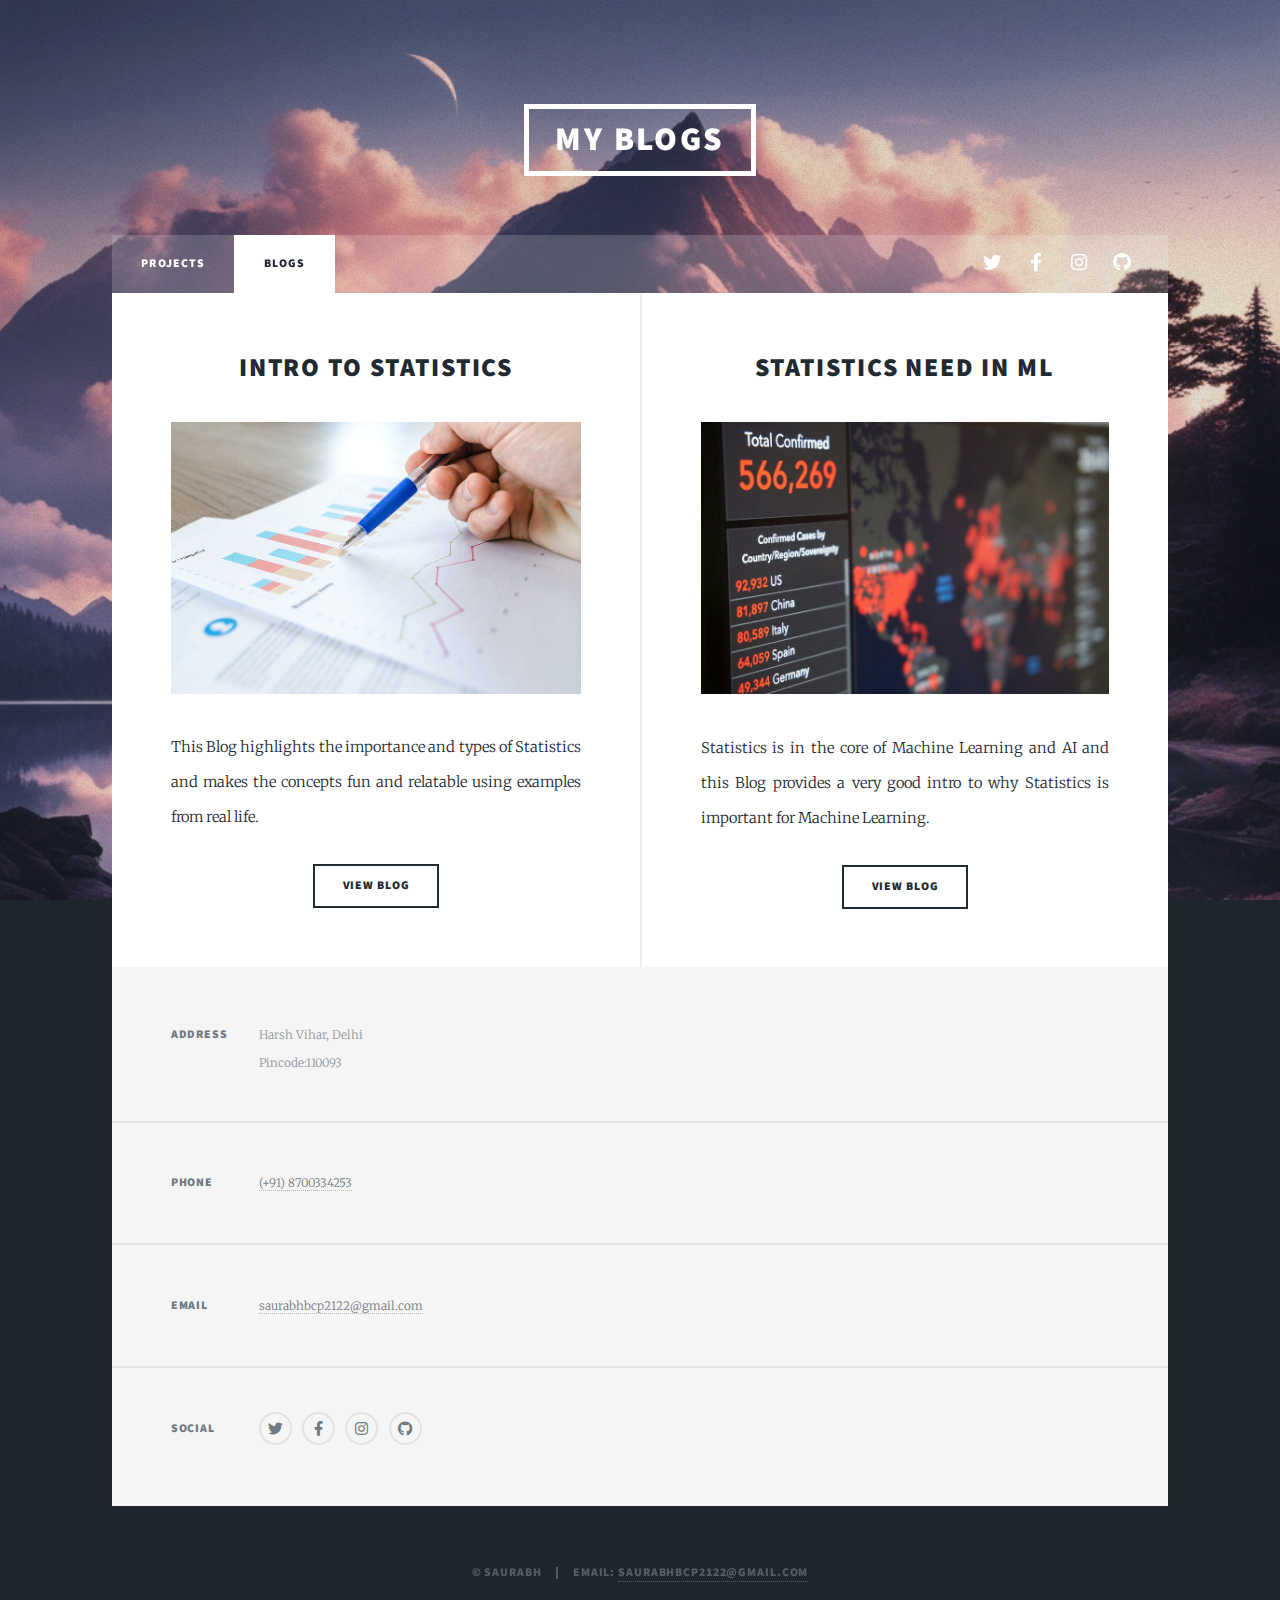
==== generic.html @ d6aaba86 "Second commit" ====
<!-- <!DOCTYPE HTML> -->
<!--
	Massively by HTML5 UP
	html5up.net | @ajlkn
	Free for personal and commercial use under the CCA 3.0 license (html5up.net/license)
-->
<!-- <html>
	<head>
		<title>Generic Page - Massively by HTML5 UP</title>
		<meta charset="utf-8" />
		<meta name="viewport" content="width=device-width, initial-scale=1, user-scalable=no" />
		<link rel="stylesheet" href="assets/css/main.css" />
		<noscript><link rel="stylesheet" href="assets/css/noscript.css" /></noscript>
	</head>
	<body class="is-preload">
		Wrapper
			<div id="wrapper"> -->

				<!-- Header -->
					<!-- <header id="header">
						<a href="index.html" class="logo">Massively</a>
					</header> -->

				<!-- Nav -->
					<!-- <nav id="nav">
						<ul class="links">
							<li><a href="index.html">Projects</a></li>
							<li class="active"><a href="generic.html">Blogs</a></li>
							<li><a href="elements.html">Resume</a></li>
						</ul>
						<ul class="icons">
							<li><a href="#" class="icon brands fa-twitter"><span class="label">Twitter</span></a></li>
							<li><a href="#" class="icon brands fa-facebook-f"><span class="label">Facebook</span></a></li>
							<li><a href="#" class="icon brands fa-instagram"><span class="label">Instagram</span></a></li>
							<li><a href="#" class="icon brands fa-github"><span class="label">GitHub</span></a></li>
						</ul>
					</nav> -->

				<!-- Main -->
					<!-- <div id="main"> -->

						<!-- Post -->
							<!-- <section class="post">
								<header class="major">
									<h1>This is a<br />
									Generic Page</h1>
									<p>Aenean ornare velit lacus varius enim ullamcorper proin aliquam<br />
									facilisis ante sed etiam magna interdum congue. Lorem ipsum dolor<br />
									amet nullam sed etiam veroeros.</p>
								</header>
								<div class="image main"><img src="images/pic01.jpg" alt="" /></div>
								<p>Donec eget ex magna. Interdum et malesuada fames ac ante ipsum primis in faucibus. Pellentesque venenatis dolor imperdiet dolor mattis sagittis. Praesent rutrum sem diam, vitae egestas enim auctor sit amet. Pellentesque leo mauris, consectetur id ipsum sit amet, fergiat. Pellentesque in mi eu massa lacinia malesuada et a elit. Donec urna ex, lacinia in purus ac, pretium pulvinar mauris. Nunc lorem mauris, fringilla in aliquam at, euismod in lectus. Pellentesque habitant morbi tristique senectus et netus et malesuada fames ac turpis egestas. Curabitur sapien risus, commodo eget turpis at, elementum convallis enim turpis, lorem ipsum dolor sit amet nullam.</p>
								<p>Lorem ipsum dolor sit amet, consectetur adipiscing elit. Duis dapibus rutrum facilisis. Class aptent taciti sociosqu ad litora torquent per conubia nostra, per inceptos himenaeos. Etiam tristique libero eu nibh porttitor fermentum. Nullam venenatis erat id vehicula viverra. Nunc ultrices eros ut ultricies condimentum. Mauris risus lacus, blandit sit amet venenatis non, bibendum vitae dolor. Nunc lorem mauris, fringilla in aliquam at, euismod in lectus. Pellentesque habitant morbi tristique senectus et netus et malesuada fames ac turpis egestas. In non lorem sit amet elit placerat maximus. Pellentesque aliquam maximus risus. Donec eget ex magna. Interdum et malesuada fames ac ante ipsum primis in faucibus. Pellentesque venenatis dolor imperdiet dolor mattis sagittis. Praesent rutrum sem diam, vitae egestas enim auctor sit amet. Pellentesque leo mauris, consectetur id ipsum.</p>
							</section>

					</div>  -->

					

					

				<!-- Footer -->
					<!-- <footer id="footer">
						<section>
							<form method="post" action="#">
								<div class="fields">
									<div class="field">
										<label for="name">Name</label>
										<input type="text" name="name" id="name" />
									</div>
									<div class="field">
										<label for="email">Email</label>
										<input type="text" name="email" id="email" />
									</div>
									<div class="field">
										<label for="message">Message</label>
										<textarea name="message" id="message" rows="3"></textarea>
									</div>
								</div>
								<ul class="actions">
									<li><input type="submit" value="Send Message" /></li>
								</ul>
							</form>
						</section>
						<section class="split contact">
							<section class="alt">
								<h3>Address</h3>
								<p>1234 Somewhere Road #87257<br />
								Nashville, TN 00000-0000</p>
							</section>
							<section>
								<h3>Phone</h3>
								<p><a href="#">(000) 000-0000</a></p>
							</section>
							<section>
								<h3>Email</h3>
								<p><a href="#">info@untitled.tld</a></p>
							</section>
							<section>
								<h3>Social</h3>
								<ul class="icons alt">
									<li><a href="#" class="icon brands alt fa-twitter"><span class="label">Twitter</span></a></li>
									<li><a href="#" class="icon brands alt fa-facebook-f"><span class="label">Facebook</span></a></li>
									<li><a href="#" class="icon brands alt fa-instagram"><span class="label">Instagram</span></a></li>
									<li><a href="#" class="icon brands alt fa-github"><span class="label">GitHub</span></a></li>
								</ul>
							</section>
						</section>
					</footer>  -->

				<!-- Copyright -->
					<!-- <div id="copyright">
						<ul><li>&copy; Untitled</li><li>Design: <a href="https://html5up.net">HTML5 UP</a></li></ul>
					</div>

			</div> -->

		<!-- Scripts -->
			<!-- <script src="assets/js/jquery.min.js"></script>
			<script src="assets/js/jquery.scrollex.min.js"></script>
			<script src="assets/js/jquery.scrolly.min.js"></script>
			<script src="assets/js/browser.min.js"></script>
			<script src="assets/js/breakpoints.min.js"></script>
			<script src="assets/js/util.js"></script>
			<script src="assets/js/main.js"></script>

	</body>


</html> -->

<!DOCTYPE HTML>
<!--
	Massively by HTML5 UP
	html5up.net | @ajlkn
	Free for personal and commercial use under the CCA 3.0 license (html5up.net/license)
-->
<html>
	<head>
		<title>Saurabh's Blogs</title>
		<meta charset="utf-8" />
		<meta name="viewport" content="width=device-width, initial-scale=1, user-scalable=no" />
		<link rel="stylesheet" href="assets/css/main.css" />
		<noscript><link rel="stylesheet" href="assets/css/noscript.css" /></noscript>
	</head>
	<body class="is-preload">

		<!-- Wrapper -->
			<div id="wrapper" class="fade-in">

				<!-- Intro -->
					<!-- <div id="intro">
						<h1>Saurabh's Portfolio</h1>
						<p>Data Analyst | Blogger<br><a href="https://twitter.com/ajlkn"> @Saurabh</a></p>
						<ul class="actions">
							<li><a href="#header" class="button icon solid solo fa-arrow-down scrolly">Continue</a></li>
						</ul>
					</div> -->

				<!-- Header -->
					<header id="header">
						<a href="https://medium.com/@saurabhbcp2122" class="logo">My Blogs</a>
					</header>

				<!-- Nav -->
					<nav id="nav">
						<ul class="links">
							<li ><a href="index.html">Projects</a></li>
							<li class="active"><a href="generic.html">Blogs</a></li>
							<!-- <li><a href="elements.html">Resume</a></li> -->
						</ul>
						<ul class="icons">
							<li><a href="#" class="icon brands fa-twitter"><span class="label">Twitter</span></a></li>
							<li><a href="#" class="icon brands fa-facebook-f"><span class="label">Facebook</span></a></li>
							<li><a href="#" class="icon brands fa-instagram"><span class="label">Instagram</span></a></li>
							<li><a href="#" class="icon brands fa-github"><span class="label">GitHub</span></a></li>
						</ul>
					</nav>

				<!-- Main -->
					<div id="main">

						<!-- Featured Post -->
							<!-- <article class="post featured">
								<header class="major">
									<h2><a href="#">Movie Recommender System</a></h2>
									<p>In this project, I have used NLP to predict the same type of movies for any person according to the person's taste.</p>
								</header>
								<a href="#" class="image main"><img src="images/pic01.jpg" alt="" /></a>
								<ul class="actions special">
									<li><a href="#" class="button large">View project</a></li>
								</ul>
							</article> -->

						<!-- Posts -->
							<section class="posts">
								<article>
									<header>
										<h2><a href="https://medium.com/@saurabhbcp2122/introduction-to-statistics-a8cb41ad9aa0">Intro to Statistics</a></h2>
									</header>
									<a href="https://medium.com/@saurabhbcp2122/introduction-to-statistics-a8cb41ad9aa0" class="image fit"><img src="images/stat_int.jpg" alt="" /></a>
									<p>This Blog highlights the importance and types of Statistics and makes the concepts fun and relatable using examples from real life.</p>
									<ul class="actions special">
										<li><a href="https://medium.com/@saurabhbcp2122/introduction-to-statistics-a8cb41ad9aa0" class="button">View Blog</a></li>
									</ul>
								</article>
								<article>
									<header>
										<h2><a href="https://medium.com/@saurabhbcp2122/unleashing-the-power-of-statistics-in-machine-learning-a-journey-into-data-insight-4217200a6a26">Statistics Need in ML</a></h2>
									</header>
									<a href="https://medium.com/@saurabhbcp2122/unleashing-the-power-of-statistics-in-machine-learning-a-journey-into-data-insight-4217200a6a26" class="image fit"><img src="images/stat_ml.jpg" alt="" /></a>
									<p>Statistics is in the core of Machine Learning and AI and this Blog provides a very good intro to why Statistics is important for Machine Learning.</p>
									<ul class="actions special">
										<li><a href="https://medium.com/@saurabhbcp2122/unleashing-the-power-of-statistics-in-machine-learning-a-journey-into-data-insight-4217200a6a26" class="button">View Blog</a></li>
									</ul>
								</article>
								<!-- <article>
									<header>
										<h2><a href="#">Olympics Data Analysis</a></h2>
									</header>
									<a href="#" class="image fit"><img src="images/pic04.jpg" alt="" /></a>
									<p>Donec eget ex magna. Interdum et malesuada fames ac ante ipsum primis in faucibus. Pellentesque venenatis dolor imperdiet dolor mattis sagittis magna etiam.</p>
									<ul class="actions special">
										<li><a href="#" class="button">View project</a></li>
									</ul>
								</article>
								<article>
									<header>
										<span class="date">April 14, 2017</span>
										<h2><a href="#">Tempus sed<br />
										nulla imperdiet</a></h2>
									</header>
									<a href="#" class="image fit"><img src="images/pic05.jpg" alt="" /></a>
									<p>Donec eget ex magna. Interdum et malesuada fames ac ante ipsum primis in faucibus. Pellentesque venenatis dolor imperdiet dolor mattis sagittis magna etiam.</p>
									<ul class="actions special">
										<li><a href="#" class="button">Full Story</a></li>
									</ul>
								</article>
								<article>
									<header>
										<span class="date">April 11, 2017</span>
										<h2><a href="#">Odio magna<br />
										sed consectetur</a></h2>
									</header>
									<a href="#" class="image fit"><img src="images/pic06.jpg" alt="" /></a>
									<p>Donec eget ex magna. Interdum et malesuada fames ac ante ipsum primis in faucibus. Pellentesque venenatis dolor imperdiet dolor mattis sagittis magna etiam.</p>
									<ul class="actions special">
										<li><a href="#" class="button">Full Story</a></li>
									</ul>
								</article>
								<article>
									<header>
										<span class="date">April 7, 2017</span>
										<h2><a href="#">Augue lorem<br />
										primis vestibulum</a></h2>
									</header>
									<a href="#" class="image fit"><img src="images/pic07.jpg" alt="" /></a>
									<p>Donec eget ex magna. Interdum et malesuada fames ac ante ipsum primis in faucibus. Pellentesque venenatis dolor imperdiet dolor mattis sagittis magna etiam.</p>
									<ul class="actions special">
										<li><a href="#" class="button">Full Story</a></li>
									</ul>
								</article> -->
							</section>

						<!-- Footer -->
							<!-- <footer>
								<div class="pagination"> -->
									<!--<a href="#" class="previous">Prev</a>-->
									<!-- <a href="#" class="page active">1</a>
									<a href="#" class="page">2</a>
									<a href="#" class="page">3</a>
									<span class="extra">&hellip;</span>
									<a href="#" class="page">8</a>
									<a href="#" class="page">9</a>
									<a href="#" class="page">10</a>
									<a href="#" class="next">Next</a>
								</div>
							</footer> -->

					</div>

				<!-- Footer -->
					<footer id="footer">
						<!-- <section>
							<form method="post" action="#">
								<div class="fields">
									<div class="field">
										<label for="name">Name</label>
										<input type="text" name="name" id="name" />
									</div>
									<div class="field">
										<label for="email">Email</label>
										<input type="text" name="email" id="email" />
									</div>
									<div class="field">
										<label for="message">Message</label>
										<textarea name="message" id="message" rows="3"></textarea>
									</div>
								</div>
								<ul class="actions">
									<li><input type="submit" value="Send Message" /></li>
								</ul>
							</form>
						</section> -->
						<section class="split contact">
							<section class="alt">
								<h3>Address</h3>
								<p>Harsh Vihar, Delhi<br />
								Pincode:110093</p>
							</section>
							<section>
								<h3>Phone</h3>
								<p><a href="#">(+91) 8700334253</a></p>
							</section>
							<section>
								<h3>Email</h3>
								<p><a href="#">saurabhbcp2122@gmail.com</a></p>
							</section>
							<section>
								<h3>Social</h3>
								<ul class="icons alt">
									<li><a href="#" class="icon brands alt fa-twitter"><span class="label">Twitter</span></a></li>
									<li><a href="#" class="icon brands alt fa-facebook-f"><span class="label">Facebook</span></a></li>
									<li><a href="#" class="icon brands alt fa-instagram"><span class="label">Instagram</span></a></li>
									<li><a href="#" class="icon brands alt fa-github"><span class="label">GitHub</span></a></li>
								</ul>
							</section>
						</section>
					</footer>

				<!-- Copyright -->
					<div id="copyright">
						<ul><li>&copy; Saurabh</li><li>Email: <a href="https://html5up.net">saurabhbcp2122@gmail.com</a></li></ul>
					</div>

			</div>

		<!-- Scripts -->
			<script src="assets/js/jquery.min.js"></script>
			<script src="assets/js/jquery.scrollex.min.js"></script>
			<script src="assets/js/jquery.scrolly.min.js"></script>
			<script src="assets/js/browser.min.js"></script>
			<script src="assets/js/breakpoints.min.js"></script>
			<script src="assets/js/util.js"></script>
			<script src="assets/js/main.js"></script>

	</body>
</html>
---- assets/css/main.css ----
@import url(fontawesome-all.min.css);
@import url("https://fonts.googleapis.com/css?family=Merriweather:300,700,300italic,700italic|Source+Sans+Pro:900");

/*
	Massively by HTML5 UP
	html5up.net | @ajlkn
	Free for personal and commercial use under the CCA 3.0 license (html5up.net/license)
*/

html, body, div, span, applet, object,
iframe, h1, h2, h3, h4, h5, h6, p, blockquote,
pre, a, abbr, acronym, address, big, cite,
code, del, dfn, em, img, ins, kbd, q, s, samp,
small, strike, strong, sub, sup, tt, var, b,
u, i, center, dl, dt, dd, ol, ul, li, fieldset,
form, label, legend, table, caption, tbody,
tfoot, thead, tr, th, td, article, aside,
canvas, details, embed, figure, figcaption,
footer, header, hgroup, menu, nav, output, ruby,
section, summary, time, mark, audio, video {
	margin: 0;
	padding: 0;
	border: 0;
	font-size: 100%;
	font: inherit;
	vertical-align: baseline;}

article, aside, details, figcaption, figure,
footer, header, hgroup, menu, nav, section {
	display: block;}

body {
	line-height: 1;
}

ol, ul {
	list-style: none;
}

blockquote, q {
	quotes: none;
}

	blockquote:before, blockquote:after, q:before, q:after {
		content: '';
		content: none;
	}

table {
	border-collapse: collapse;
	border-spacing: 0;
}

body {
	-webkit-text-size-adjust: none;
}

mark {
	background-color: transparent;
	color: inherit;
}

input::-moz-focus-inner {
	border: 0;
	padding: 0;
}

input, select, textarea {
	-moz-appearance: none;
	-webkit-appearance: none;
	-ms-appearance: none;
	appearance: none;
}

/* Basic */

	@-ms-viewport {
		width: device-width;
	}

	body {
		-ms-overflow-style: scrollbar;
	}

	@media screen and (max-width: 480px) {

		html, body {
			min-width: 320px;
		}

	}

	html {
		box-sizing: border-box;
	}

	*, *:before, *:after {
		box-sizing: inherit;
	}

	body {
		background-color: #1e252d;
	}

		body.is-preload *, body.is-preload *:before, body.is-preload *:after {
			-moz-animation: none !important;
			-webkit-animation: none !important;
			-ms-animation: none !important;
			animation: none !important;
			-moz-transition: none !important;
			-webkit-transition: none !important;
			-ms-transition: none !important;
			transition: none !important;
		}

/* Type */

	html {
		font-size: 16pt;
	}

		@media screen and (max-width: 1680px) {

			html {
				font-size: 12pt;
			}

		}

		@media screen and (max-width: 1280px) {

			html {
				font-size: 11pt;
			}

		}

		@media screen and (max-width: 360px) {

			html {
				font-size: 10pt;
			}

		}

	body {
		color: #212931;
	}

	body, input, select, textarea {
		font-family: "Merriweather", Georgia, serif;
		font-weight: 300;
		font-size: 1rem;
		line-height: 2.375;
	}

	a {
		-moz-transition: color 0.2s ease-in-out, background-color 0.2s ease-in-out, border-color 0.2s ease-in-out, box-shadow 0.2s ease-in-out;
		-webkit-transition: color 0.2s ease-in-out, background-color 0.2s ease-in-out, border-color 0.2s ease-in-out, box-shadow 0.2s ease-in-out;
		-ms-transition: color 0.2s ease-in-out, background-color 0.2s ease-in-out, border-color 0.2s ease-in-out, box-shadow 0.2s ease-in-out;
		transition: color 0.2s ease-in-out, background-color 0.2s ease-in-out, border-color 0.2s ease-in-out, box-shadow 0.2s ease-in-out;
		border-bottom: dotted 1px;
		text-decoration: none;
	}

		a:hover {
			border-bottom-color: transparent;
		}

	strong, b {
		font-weight: 600;
	}

	em, i {
		font-style: italic;
	}

	p {
		text-align: justify;
		margin: 0 0 2rem 0;
	}

	h1, h2, h3, h4, h5, h6 {
		font-family: "Source Sans Pro", Helvetica, sans-serif;
		font-weight: 900;
		line-height: 1.5;
		letter-spacing: 0.075em;
		text-transform: uppercase;
		margin: 0 0 1rem 0;
	}

		h1 a, h2 a, h3 a, h4 a, h5 a, h6 a {
			border-bottom: 0;
			color: inherit;
			text-decoration: none;
		}

	h1 {
		font-size: 4rem;
		line-height: 1.1;
		margin: 0 0 2rem 0;
	}

	h2 {
		font-size: 1.75rem;
		line-height: 1.3;
		margin: 0 0 1.5rem 0;
	}

	h3 {
		font-size: 1.25rem;
		margin: 0 0 1.5rem 0;
	}

	h4 {
		font-size: 1rem;
	}

	h5 {
		font-size: 0.9rem;
	}

	h6 {
		font-size: 0.8rem;
	}

	sub {
		font-size: 0.8rem;
		position: relative;
		top: 0.5rem;
	}

	sup {
		font-size: 0.8rem;
		position: relative;
		top: -0.5rem;
	}

	blockquote {
		border-left: solid 4px;
		font-style: italic;
		margin: 0 0 2rem 0;
		padding: 0.5rem 0 0.5rem 2rem;
	}

	code {
		border: solid 2px;
		font-family: "Courier New", monospace;
		font-size: 0.9rem;
		margin: 0 0.25rem;
		padding: 0.25rem 0.65rem;
	}

	pre {
		-webkit-overflow-scrolling: touch;
		font-family: "Courier New", monospace;
		font-size: 0.9rem;
		margin: 0 0 2rem 0;
	}

		pre code {
			display: block;
			line-height: 1.75;
			padding: 1rem 1.5rem;
			overflow-x: auto;
		}

	hr {
		border: 0;
		border-bottom: solid 2px;
		margin: 3rem 0;
	}

		hr.major {
			margin: 5rem 0;
		}

	.align-left {
		text-align: left;
	}

	.align-center {
		text-align: center;
	}

	.align-right {
		text-align: right;
	}

	input, select, textarea {
		color: #212931;
	}

	a {
		color: #212931;
		border-bottom-color: rgba(33, 41, 49, 0.5);
	}

		a:hover {
			border-bottom-color: transparent;
			color: #18bfef !important;
		}

	strong, b {
		color: #212931;
	}

	h1, h2, h3, h4, h5, h6 {
		color: #212931;
	}

	blockquote {
		border-left-color: #eeeeee;
	}

	code {
		background: rgba(220, 220, 220, 0.25);
		border-color: #eeeeee;
	}

	hr {
		border-bottom-color: #eeeeee;
	}

/* Row */

	.row {
		display: flex;
		flex-wrap: wrap;
		box-sizing: border-box;
		align-items: stretch;
	}

		.row > * {
			box-sizing: border-box;
		}

		.row.gtr-uniform > * > :last-child {
			margin-bottom: 0;
		}

		.row.aln-left {
			justify-content: flex-start;
		}

		.row.aln-center {
			justify-content: center;
		}

		.row.aln-right {
			justify-content: flex-end;
		}

		.row.aln-top {
			align-items: flex-start;
		}

		.row.aln-middle {
			align-items: center;
		}

		.row.aln-bottom {
			align-items: flex-end;
		}

		.row > .imp {
			order: -1;
		}

		.row > .col-1 {
			width: 8.33333%;
		}

		.row > .off-1 {
			margin-left: 8.33333%;
		}

		.row > .col-2 {
			width: 16.66667%;
		}

		.row > .off-2 {
			margin-left: 16.66667%;
		}

		.row > .col-3 {
			width: 25%;
		}

		.row > .off-3 {
			margin-left: 25%;
		}

		.row > .col-4 {
			width: 33.33333%;
		}

		.row > .off-4 {
			margin-left: 33.33333%;
		}

		.row > .col-5 {
			width: 41.66667%;
		}

		.row > .off-5 {
			margin-left: 41.66667%;
		}

		.row > .col-6 {
			width: 50%;
		}

		.row > .off-6 {
			margin-left: 50%;
		}

		.row > .col-7 {
			width: 58.33333%;
		}

		.row > .off-7 {
			margin-left: 58.33333%;
		}

		.row > .col-8 {
			width: 66.66667%;
		}

		.row > .off-8 {
			margin-left: 66.66667%;
		}

		.row > .col-9 {
			width: 75%;
		}

		.row > .off-9 {
			margin-left: 75%;
		}

		.row > .col-10 {
			width: 83.33333%;
		}

		.row > .off-10 {
			margin-left: 83.33333%;
		}

		.row > .col-11 {
			width: 91.66667%;
		}

		.row > .off-11 {
			margin-left: 91.66667%;
		}

		.row > .col-12 {
			width: 100%;
		}

		.row > .off-12 {
			margin-left: 100%;
		}

		.row.gtr-0 {
			margin-top: 0;
			margin-left: 0rem;
		}

			.row.gtr-0 > * {
				padding: 0 0 0 0rem;
			}

			.row.gtr-0.gtr-uniform {
				margin-top: 0rem;
			}

				.row.gtr-0.gtr-uniform > * {
					padding-top: 0rem;
				}

		.row.gtr-25 {
			margin-top: 0;
			margin-left: -0.375rem;
		}

			.row.gtr-25 > * {
				padding: 0 0 0 0.375rem;
			}

			.row.gtr-25.gtr-uniform {
				margin-top: -0.375rem;
			}

				.row.gtr-25.gtr-uniform > * {
					padding-top: 0.375rem;
				}

		.row.gtr-50 {
			margin-top: 0;
			margin-left: -0.75rem;
		}

			.row.gtr-50 > * {
				padding: 0 0 0 0.75rem;
			}

			.row.gtr-50.gtr-uniform {
				margin-top: -0.75rem;
			}

				.row.gtr-50.gtr-uniform > * {
					padding-top: 0.75rem;
				}

		.row {
			margin-top: 0;
			margin-left: -1.5rem;
		}

			.row > * {
				padding: 0 0 0 1.5rem;
			}

			.row.gtr-uniform {
				margin-top: -1.5rem;
			}

				.row.gtr-uniform > * {
					padding-top: 1.5rem;
				}

		.row.gtr-150 {
			margin-top: 0;
			margin-left: -2.25rem;
		}

			.row.gtr-150 > * {
				padding: 0 0 0 2.25rem;
			}

			.row.gtr-150.gtr-uniform {
				margin-top: -2.25rem;
			}

				.row.gtr-150.gtr-uniform > * {
					padding-top: 2.25rem;
				}

		.row.gtr-200 {
			margin-top: 0;
			margin-left: -3rem;
		}

			.row.gtr-200 > * {
				padding: 0 0 0 3rem;
			}

			.row.gtr-200.gtr-uniform {
				margin-top: -3rem;
			}

				.row.gtr-200.gtr-uniform > * {
					padding-top: 3rem;
				}

		@media screen and (max-width: 1680px) {

			.row {
				display: flex;
				flex-wrap: wrap;
				box-sizing: border-box;
				align-items: stretch;
			}

				.row > * {
					box-sizing: border-box;
				}

				.row.gtr-uniform > * > :last-child {
					margin-bottom: 0;
				}

				.row.aln-left {
					justify-content: flex-start;
				}

				.row.aln-center {
					justify-content: center;
				}

				.row.aln-right {
					justify-content: flex-end;
				}

				.row.aln-top {
					align-items: flex-start;
				}

				.row.aln-middle {
					align-items: center;
				}

				.row.aln-bottom {
					align-items: flex-end;
				}

				.row > .imp-xlarge {
					order: -1;
				}

				.row > .col-1-xlarge {
					width: 8.33333%;
				}

				.row > .off-1-xlarge {
					margin-left: 8.33333%;
				}

				.row > .col-2-xlarge {
					width: 16.66667%;
				}

				.row > .off-2-xlarge {
					margin-left: 16.66667%;
				}

				.row > .col-3-xlarge {
					width: 25%;
				}

				.row > .off-3-xlarge {
					margin-left: 25%;
				}

				.row > .col-4-xlarge {
					width: 33.33333%;
				}

				.row > .off-4-xlarge {
					margin-left: 33.33333%;
				}

				.row > .col-5-xlarge {
					width: 41.66667%;
				}

				.row > .off-5-xlarge {
					margin-left: 41.66667%;
				}

				.row > .col-6-xlarge {
					width: 50%;
				}

				.row > .off-6-xlarge {
					margin-left: 50%;
				}

				.row > .col-7-xlarge {
					width: 58.33333%;
				}

				.row > .off-7-xlarge {
					margin-left: 58.33333%;
				}

				.row > .col-8-xlarge {
					width: 66.66667%;
				}

				.row > .off-8-xlarge {
					margin-left: 66.66667%;
				}

				.row > .col-9-xlarge {
					width: 75%;
				}

				.row > .off-9-xlarge {
					margin-left: 75%;
				}

				.row > .col-10-xlarge {
					width: 83.33333%;
				}

				.row > .off-10-xlarge {
					margin-left: 83.33333%;
				}

				.row > .col-11-xlarge {
					width: 91.66667%;
				}

				.row > .off-11-xlarge {
					margin-left: 91.66667%;
				}

				.row > .col-12-xlarge {
					width: 100%;
				}

				.row > .off-12-xlarge {
					margin-left: 100%;
				}

				.row.gtr-0 {
					margin-top: 0;
					margin-left: 0rem;
				}

					.row.gtr-0 > * {
						padding: 0 0 0 0rem;
					}

					.row.gtr-0.gtr-uniform {
						margin-top: 0rem;
					}

						.row.gtr-0.gtr-uniform > * {
							padding-top: 0rem;
						}

				.row.gtr-25 {
					margin-top: 0;
					margin-left: -0.375rem;
				}

					.row.gtr-25 > * {
						padding: 0 0 0 0.375rem;
					}

					.row.gtr-25.gtr-uniform {
						margin-top: -0.375rem;
					}

						.row.gtr-25.gtr-uniform > * {
							padding-top: 0.375rem;
						}

				.row.gtr-50 {
					margin-top: 0;
					margin-left: -0.75rem;
				}

					.row.gtr-50 > * {
						padding: 0 0 0 0.75rem;
					}

					.row.gtr-50.gtr-uniform {
						margin-top: -0.75rem;
					}

						.row.gtr-50.gtr-uniform > * {
							padding-top: 0.75rem;
						}

				.row {
					margin-top: 0;
					margin-left: -1.5rem;
				}

					.row > * {
						padding: 0 0 0 1.5rem;
					}

					.row.gtr-uniform {
						margin-top: -1.5rem;
					}

						.row.gtr-uniform > * {
							padding-top: 1.5rem;
						}

				.row.gtr-150 {
					margin-top: 0;
					margin-left: -2.25rem;
				}

					.row.gtr-150 > * {
						padding: 0 0 0 2.25rem;
					}

					.row.gtr-150.gtr-uniform {
						margin-top: -2.25rem;
					}

						.row.gtr-150.gtr-uniform > * {
							padding-top: 2.25rem;
						}

				.row.gtr-200 {
					margin-top: 0;
					margin-left: -3rem;
				}

					.row.gtr-200 > * {
						padding: 0 0 0 3rem;
					}

					.row.gtr-200.gtr-uniform {
						margin-top: -3rem;
					}

						.row.gtr-200.gtr-uniform > * {
							padding-top: 3rem;
						}

		}

		@media screen and (max-width: 1280px) {

			.row {
				display: flex;
				flex-wrap: wrap;
				box-sizing: border-box;
				align-items: stretch;
			}

				.row > * {
					box-sizing: border-box;
				}

				.row.gtr-uniform > * > :last-child {
					margin-bottom: 0;
				}

				.row.aln-left {
					justify-content: flex-start;
				}

				.row.aln-center {
					justify-content: center;
				}

				.row.aln-right {
					justify-content: flex-end;
				}

				.row.aln-top {
					align-items: flex-start;
				}

				.row.aln-middle {
					align-items: center;
				}

				.row.aln-bottom {
					align-items: flex-end;
				}

				.row > .imp-large {
					order: -1;
				}

				.row > .col-1-large {
					width: 8.33333%;
				}

				.row > .off-1-large {
					margin-left: 8.33333%;
				}

				.row > .col-2-large {
					width: 16.66667%;
				}

				.row > .off-2-large {
					margin-left: 16.66667%;
				}

				.row > .col-3-large {
					width: 25%;
				}

				.row > .off-3-large {
					margin-left: 25%;
				}

				.row > .col-4-large {
					width: 33.33333%;
				}

				.row > .off-4-large {
					margin-left: 33.33333%;
				}

				.row > .col-5-large {
					width: 41.66667%;
				}

				.row > .off-5-large {
					margin-left: 41.66667%;
				}

				.row > .col-6-large {
					width: 50%;
				}

				.row > .off-6-large {
					margin-left: 50%;
				}

				.row > .col-7-large {
					width: 58.33333%;
				}

				.row > .off-7-large {
					margin-left: 58.33333%;
				}

				.row > .col-8-large {
					width: 66.66667%;
				}

				.row > .off-8-large {
					margin-left: 66.66667%;
				}

				.row > .col-9-large {
					width: 75%;
				}

				.row > .off-9-large {
					margin-left: 75%;
				}

				.row > .col-10-large {
					width: 83.33333%;
				}

				.row > .off-10-large {
					margin-left: 83.33333%;
				}

				.row > .col-11-large {
					width: 91.66667%;
				}

				.row > .off-11-large {
					margin-left: 91.66667%;
				}

				.row > .col-12-large {
					width: 100%;
				}

				.row > .off-12-large {
					margin-left: 100%;
				}

				.row.gtr-0 {
					margin-top: 0;
					margin-left: 0rem;
				}

					.row.gtr-0 > * {
						padding: 0 0 0 0rem;
					}

					.row.gtr-0.gtr-uniform {
						margin-top: 0rem;
					}

						.row.gtr-0.gtr-uniform > * {
							padding-top: 0rem;
						}

				.row.gtr-25 {
					margin-top: 0;
					margin-left: -0.375rem;
				}

					.row.gtr-25 > * {
						padding: 0 0 0 0.375rem;
					}

					.row.gtr-25.gtr-uniform {
						margin-top: -0.375rem;
					}

						.row.gtr-25.gtr-uniform > * {
							padding-top: 0.375rem;
						}

				.row.gtr-50 {
					margin-top: 0;
					margin-left: -0.75rem;
				}

					.row.gtr-50 > * {
						padding: 0 0 0 0.75rem;
					}

					.row.gtr-50.gtr-uniform {
						margin-top: -0.75rem;
					}

						.row.gtr-50.gtr-uniform > * {
							padding-top: 0.75rem;
						}

				.row {
					margin-top: 0;
					margin-left: -1.5rem;
				}

					.row > * {
						padding: 0 0 0 1.5rem;
					}

					.row.gtr-uniform {
						margin-top: -1.5rem;
					}

						.row.gtr-uniform > * {
							padding-top: 1.5rem;
						}

				.row.gtr-150 {
					margin-top: 0;
					margin-left: -2.25rem;
				}

					.row.gtr-150 > * {
						padding: 0 0 0 2.25rem;
					}

					.row.gtr-150.gtr-uniform {
						margin-top: -2.25rem;
					}

						.row.gtr-150.gtr-uniform > * {
							padding-top: 2.25rem;
						}

				.row.gtr-200 {
					margin-top: 0;
					margin-left: -3rem;
				}

					.row.gtr-200 > * {
						padding: 0 0 0 3rem;
					}

					.row.gtr-200.gtr-uniform {
						margin-top: -3rem;
					}

						.row.gtr-200.gtr-uniform > * {
							padding-top: 3rem;
						}

		}

		@media screen and (max-width: 980px) {

			.row {
				display: flex;
				flex-wrap: wrap;
				box-sizing: border-box;
				align-items: stretch;
			}

				.row > * {
					box-sizing: border-box;
				}

				.row.gtr-uniform > * > :last-child {
					margin-bottom: 0;
				}

				.row.aln-left {
					justify-content: flex-start;
				}

				.row.aln-center {
					justify-content: center;
				}

				.row.aln-right {
					justify-content: flex-end;
				}

				.row.aln-top {
					align-items: flex-start;
				}

				.row.aln-middle {
					align-items: center;
				}

				.row.aln-bottom {
					align-items: flex-end;
				}

				.row > .imp-medium {
					order: -1;
				}

				.row > .col-1-medium {
					width: 8.33333%;
				}

				.row > .off-1-medium {
					margin-left: 8.33333%;
				}

				.row > .col-2-medium {
					width: 16.66667%;
				}

				.row > .off-2-medium {
					margin-left: 16.66667%;
				}

				.row > .col-3-medium {
					width: 25%;
				}

				.row > .off-3-medium {
					margin-left: 25%;
				}

				.row > .col-4-medium {
					width: 33.33333%;
				}

				.row > .off-4-medium {
					margin-left: 33.33333%;
				}

				.row > .col-5-medium {
					width: 41.66667%;
				}

				.row > .off-5-medium {
					margin-left: 41.66667%;
				}

				.row > .col-6-medium {
					width: 50%;
				}

				.row > .off-6-medium {
					margin-left: 50%;
				}

				.row > .col-7-medium {
					width: 58.33333%;
				}

				.row > .off-7-medium {
					margin-left: 58.33333%;
				}

				.row > .col-8-medium {
					width: 66.66667%;
				}

				.row > .off-8-medium {
					margin-left: 66.66667%;
				}

				.row > .col-9-medium {
					width: 75%;
				}

				.row > .off-9-medium {
					margin-left: 75%;
				}

				.row > .col-10-medium {
					width: 83.33333%;
				}

				.row > .off-10-medium {
					margin-left: 83.33333%;
				}

				.row > .col-11-medium {
					width: 91.66667%;
				}

				.row > .off-11-medium {
					margin-left: 91.66667%;
				}

				.row > .col-12-medium {
					width: 100%;
				}

				.row > .off-12-medium {
					margin-left: 100%;
				}

				.row.gtr-0 {
					margin-top: 0;
					margin-left: 0rem;
				}

					.row.gtr-0 > * {
						padding: 0 0 0 0rem;
					}

					.row.gtr-0.gtr-uniform {
						margin-top: 0rem;
					}

						.row.gtr-0.gtr-uniform > * {
							padding-top: 0rem;
						}

				.row.gtr-25 {
					margin-top: 0;
					margin-left: -0.375rem;
				}

					.row.gtr-25 > * {
						padding: 0 0 0 0.375rem;
					}

					.row.gtr-25.gtr-uniform {
						margin-top: -0.375rem;
					}

						.row.gtr-25.gtr-uniform > * {
							padding-top: 0.375rem;
						}

				.row.gtr-50 {
					margin-top: 0;
					margin-left: -0.75rem;
				}

					.row.gtr-50 > * {
						padding: 0 0 0 0.75rem;
					}

					.row.gtr-50.gtr-uniform {
						margin-top: -0.75rem;
					}

						.row.gtr-50.gtr-uniform > * {
							padding-top: 0.75rem;
						}

				.row {
					margin-top: 0;
					margin-left: -1.5rem;
				}

					.row > * {
						padding: 0 0 0 1.5rem;
					}

					.row.gtr-uniform {
						margin-top: -1.5rem;
					}

						.row.gtr-uniform > * {
							padding-top: 1.5rem;
						}

				.row.gtr-150 {
					margin-top: 0;
					margin-left: -2.25rem;
				}

					.row.gtr-150 > * {
						padding: 0 0 0 2.25rem;
					}

					.row.gtr-150.gtr-uniform {
						margin-top: -2.25rem;
					}

						.row.gtr-150.gtr-uniform > * {
							padding-top: 2.25rem;
						}

				.row.gtr-200 {
					margin-top: 0;
					margin-left: -3rem;
				}

					.row.gtr-200 > * {
						padding: 0 0 0 3rem;
					}

					.row.gtr-200.gtr-uniform {
						margin-top: -3rem;
					}

						.row.gtr-200.gtr-uniform > * {
							padding-top: 3rem;
						}

		}

		@media screen and (max-width: 736px) {

			.row {
				display: flex;
				flex-wrap: wrap;
				box-sizing: border-box;
				align-items: stretch;
			}

				.row > * {
					box-sizing: border-box;
				}

				.row.gtr-uniform > * > :last-child {
					margin-bottom: 0;
				}

				.row.aln-left {
					justify-content: flex-start;
				}

				.row.aln-center {
					justify-content: center;
				}

				.row.aln-right {
					justify-content: flex-end;
				}

				.row.aln-top {
					align-items: flex-start;
				}

				.row.aln-middle {
					align-items: center;
				}

				.row.aln-bottom {
					align-items: flex-end;
				}

				.row > .imp-small {
					order: -1;
				}

				.row > .col-1-small {
					width: 8.33333%;
				}

				.row > .off-1-small {
					margin-left: 8.33333%;
				}

				.row > .col-2-small {
					width: 16.66667%;
				}

				.row > .off-2-small {
					margin-left: 16.66667%;
				}

				.row > .col-3-small {
					width: 25%;
				}

				.row > .off-3-small {
					margin-left: 25%;
				}

				.row > .col-4-small {
					width: 33.33333%;
				}

				.row > .off-4-small {
					margin-left: 33.33333%;
				}

				.row > .col-5-small {
					width: 41.66667%;
				}

				.row > .off-5-small {
					margin-left: 41.66667%;
				}

				.row > .col-6-small {
					width: 50%;
				}

				.row > .off-6-small {
					margin-left: 50%;
				}

				.row > .col-7-small {
					width: 58.33333%;
				}

				.row > .off-7-small {
					margin-left: 58.33333%;
				}

				.row > .col-8-small {
					width: 66.66667%;
				}

				.row > .off-8-small {
					margin-left: 66.66667%;
				}

				.row > .col-9-small {
					width: 75%;
				}

				.row > .off-9-small {
					margin-left: 75%;
				}

				.row > .col-10-small {
					width: 83.33333%;
				}

				.row > .off-10-small {
					margin-left: 83.33333%;
				}

				.row > .col-11-small {
					width: 91.66667%;
				}

				.row > .off-11-small {
					margin-left: 91.66667%;
				}

				.row > .col-12-small {
					width: 100%;
				}

				.row > .off-12-small {
					margin-left: 100%;
				}

				.row.gtr-0 {
					margin-top: 0;
					margin-left: 0rem;
				}

					.row.gtr-0 > * {
						padding: 0 0 0 0rem;
					}

					.row.gtr-0.gtr-uniform {
						margin-top: 0rem;
					}

						.row.gtr-0.gtr-uniform > * {
							padding-top: 0rem;
						}

				.row.gtr-25 {
					margin-top: 0;
					margin-left: -0.375rem;
				}

					.row.gtr-25 > * {
						padding: 0 0 0 0.375rem;
					}

					.row.gtr-25.gtr-uniform {
						margin-top: -0.375rem;
					}

						.row.gtr-25.gtr-uniform > * {
							padding-top: 0.375rem;
						}

				.row.gtr-50 {
					margin-top: 0;
					margin-left: -0.75rem;
				}

					.row.gtr-50 > * {
						padding: 0 0 0 0.75rem;
					}

					.row.gtr-50.gtr-uniform {
						margin-top: -0.75rem;
					}

						.row.gtr-50.gtr-uniform > * {
							padding-top: 0.75rem;
						}

				.row {
					margin-top: 0;
					margin-left: -1.5rem;
				}

					.row > * {
						padding: 0 0 0 1.5rem;
					}

					.row.gtr-uniform {
						margin-top: -1.5rem;
					}

						.row.gtr-uniform > * {
							padding-top: 1.5rem;
						}

				.row.gtr-150 {
					margin-top: 0;
					margin-left: -2.25rem;
				}

					.row.gtr-150 > * {
						padding: 0 0 0 2.25rem;
					}

					.row.gtr-150.gtr-uniform {
						margin-top: -2.25rem;
					}

						.row.gtr-150.gtr-uniform > * {
							padding-top: 2.25rem;
						}

				.row.gtr-200 {
					margin-top: 0;
					margin-left: -3rem;
				}

					.row.gtr-200 > * {
						padding: 0 0 0 3rem;
					}

					.row.gtr-200.gtr-uniform {
						margin-top: -3rem;
					}

						.row.gtr-200.gtr-uniform > * {
							padding-top: 3rem;
						}

		}

		@media screen and (max-width: 480px) {

			.row {
				display: flex;
				flex-wrap: wrap;
				box-sizing: border-box;
				align-items: stretch;
			}

				.row > * {
					box-sizing: border-box;
				}

				.row.gtr-uniform > * > :last-child {
					margin-bottom: 0;
				}

				.row.aln-left {
					justify-content: flex-start;
				}

				.row.aln-center {
					justify-content: center;
				}

				.row.aln-right {
					justify-content: flex-end;
				}

				.row.aln-top {
					align-items: flex-start;
				}

				.row.aln-middle {
					align-items: center;
				}

				.row.aln-bottom {
					align-items: flex-end;
				}

				.row > .imp-xsmall {
					order: -1;
				}

				.row > .col-1-xsmall {
					width: 8.33333%;
				}

				.row > .off-1-xsmall {
					margin-left: 8.33333%;
				}

				.row > .col-2-xsmall {
					width: 16.66667%;
				}

				.row > .off-2-xsmall {
					margin-left: 16.66667%;
				}

				.row > .col-3-xsmall {
					width: 25%;
				}

				.row > .off-3-xsmall {
					margin-left: 25%;
				}

				.row > .col-4-xsmall {
					width: 33.33333%;
				}

				.row > .off-4-xsmall {
					margin-left: 33.33333%;
				}

				.row > .col-5-xsmall {
					width: 41.66667%;
				}

				.row > .off-5-xsmall {
					margin-left: 41.66667%;
				}

				.row > .col-6-xsmall {
					width: 50%;
				}

				.row > .off-6-xsmall {
					margin-left: 50%;
				}

				.row > .col-7-xsmall {
					width: 58.33333%;
				}

				.row > .off-7-xsmall {
					margin-left: 58.33333%;
				}

				.row > .col-8-xsmall {
					width: 66.66667%;
				}

				.row > .off-8-xsmall {
					margin-left: 66.66667%;
				}

				.row > .col-9-xsmall {
					width: 75%;
				}

				.row > .off-9-xsmall {
					margin-left: 75%;
				}

				.row > .col-10-xsmall {
					width: 83.33333%;
				}

				.row > .off-10-xsmall {
					margin-left: 83.33333%;
				}

				.row > .col-11-xsmall {
					width: 91.66667%;
				}

				.row > .off-11-xsmall {
					margin-left: 91.66667%;
				}

				.row > .col-12-xsmall {
					width: 100%;
				}

				.row > .off-12-xsmall {
					margin-left: 100%;
				}

				.row.gtr-0 {
					margin-top: 0;
					margin-left: 0rem;
				}

					.row.gtr-0 > * {
						padding: 0 0 0 0rem;
					}

					.row.gtr-0.gtr-uniform {
						margin-top: 0rem;
					}

						.row.gtr-0.gtr-uniform > * {
							padding-top: 0rem;
						}

				.row.gtr-25 {
					margin-top: 0;
					margin-left: -0.375rem;
				}

					.row.gtr-25 > * {
						padding: 0 0 0 0.375rem;
					}

					.row.gtr-25.gtr-uniform {
						margin-top: -0.375rem;
					}

						.row.gtr-25.gtr-uniform > * {
							padding-top: 0.375rem;
						}

				.row.gtr-50 {
					margin-top: 0;
					margin-left: -0.75rem;
				}

					.row.gtr-50 > * {
						padding: 0 0 0 0.75rem;
					}

					.row.gtr-50.gtr-uniform {
						margin-top: -0.75rem;
					}

						.row.gtr-50.gtr-uniform > * {
							padding-top: 0.75rem;
						}

				.row {
					margin-top: 0;
					margin-left: -1.5rem;
				}

					.row > * {
						padding: 0 0 0 1.5rem;
					}

					.row.gtr-uniform {
						margin-top: -1.5rem;
					}

						.row.gtr-uniform > * {
							padding-top: 1.5rem;
						}

				.row.gtr-150 {
					margin-top: 0;
					margin-left: -2.25rem;
				}

					.row.gtr-150 > * {
						padding: 0 0 0 2.25rem;
					}

					.row.gtr-150.gtr-uniform {
						margin-top: -2.25rem;
					}

						.row.gtr-150.gtr-uniform > * {
							padding-top: 2.25rem;
						}

				.row.gtr-200 {
					margin-top: 0;
					margin-left: -3rem;
				}

					.row.gtr-200 > * {
						padding: 0 0 0 3rem;
					}

					.row.gtr-200.gtr-uniform {
						margin-top: -3rem;
					}

						.row.gtr-200.gtr-uniform > * {
							padding-top: 3rem;
						}

		}

		@media screen and (max-width: 360px) {

			.row {
				display: flex;
				flex-wrap: wrap;
				box-sizing: border-box;
				align-items: stretch;
			}

				.row > * {
					box-sizing: border-box;
				}

				.row.gtr-uniform > * > :last-child {
					margin-bottom: 0;
				}

				.row.aln-left {
					justify-content: flex-start;
				}

				.row.aln-center {
					justify-content: center;
				}

				.row.aln-right {
					justify-content: flex-end;
				}

				.row.aln-top {
					align-items: flex-start;
				}

				.row.aln-middle {
					align-items: center;
				}

				.row.aln-bottom {
					align-items: flex-end;
				}

				.row > .imp-xxsmall {
					order: -1;
				}

				.row > .col-1-xxsmall {
					width: 8.33333%;
				}

				.row > .off-1-xxsmall {
					margin-left: 8.33333%;
				}

				.row > .col-2-xxsmall {
					width: 16.66667%;
				}

				.row > .off-2-xxsmall {
					margin-left: 16.66667%;
				}

				.row > .col-3-xxsmall {
					width: 25%;
				}

				.row > .off-3-xxsmall {
					margin-left: 25%;
				}

				.row > .col-4-xxsmall {
					width: 33.33333%;
				}

				.row > .off-4-xxsmall {
					margin-left: 33.33333%;
				}

				.row > .col-5-xxsmall {
					width: 41.66667%;
				}

				.row > .off-5-xxsmall {
					margin-left: 41.66667%;
				}

				.row > .col-6-xxsmall {
					width: 50%;
				}

				.row > .off-6-xxsmall {
					margin-left: 50%;
				}

				.row > .col-7-xxsmall {
					width: 58.33333%;
				}

				.row > .off-7-xxsmall {
					margin-left: 58.33333%;
				}

				.row > .col-8-xxsmall {
					width: 66.66667%;
				}

				.row > .off-8-xxsmall {
					margin-left: 66.66667%;
				}

				.row > .col-9-xxsmall {
					width: 75%;
				}

				.row > .off-9-xxsmall {
					margin-left: 75%;
				}

				.row > .col-10-xxsmall {
					width: 83.33333%;
				}

				.row > .off-10-xxsmall {
					margin-left: 83.33333%;
				}

				.row > .col-11-xxsmall {
					width: 91.66667%;
				}

				.row > .off-11-xxsmall {
					margin-left: 91.66667%;
				}

				.row > .col-12-xxsmall {
					width: 100%;
				}

				.row > .off-12-xxsmall {
					margin-left: 100%;
				}

				.row.gtr-0 {
					margin-top: 0;
					margin-left: 0rem;
				}

					.row.gtr-0 > * {
						padding: 0 0 0 0rem;
					}

					.row.gtr-0.gtr-uniform {
						margin-top: 0rem;
					}

						.row.gtr-0.gtr-uniform > * {
							padding-top: 0rem;
						}

				.row.gtr-25 {
					margin-top: 0;
					margin-left: -0.375rem;
				}

					.row.gtr-25 > * {
						padding: 0 0 0 0.375rem;
					}

					.row.gtr-25.gtr-uniform {
						margin-top: -0.375rem;
					}

						.row.gtr-25.gtr-uniform > * {
							padding-top: 0.375rem;
						}

				.row.gtr-50 {
					margin-top: 0;
					margin-left: -0.75rem;
				}

					.row.gtr-50 > * {
						padding: 0 0 0 0.75rem;
					}

					.row.gtr-50.gtr-uniform {
						margin-top: -0.75rem;
					}

						.row.gtr-50.gtr-uniform > * {
							padding-top: 0.75rem;
						}

				.row {
					margin-top: 0;
					margin-left: -1.5rem;
				}

					.row > * {
						padding: 0 0 0 1.5rem;
					}

					.row.gtr-uniform {
						margin-top: -1.5rem;
					}

						.row.gtr-uniform > * {
							padding-top: 1.5rem;
						}

				.row.gtr-150 {
					margin-top: 0;
					margin-left: -2.25rem;
				}

					.row.gtr-150 > * {
						padding: 0 0 0 2.25rem;
					}

					.row.gtr-150.gtr-uniform {
						margin-top: -2.25rem;
					}

						.row.gtr-150.gtr-uniform > * {
							padding-top: 2.25rem;
						}

				.row.gtr-200 {
					margin-top: 0;
					margin-left: -3rem;
				}

					.row.gtr-200 > * {
						padding: 0 0 0 3rem;
					}

					.row.gtr-200.gtr-uniform {
						margin-top: -3rem;
					}

						.row.gtr-200.gtr-uniform > * {
							padding-top: 3rem;
						}

		}

/* Box */

	.box {
		border: solid 2px;
		margin-bottom: 2rem;
		padding: 1.5rem;
	}

		.box > :last-child,
		.box > :last-child > :last-child,
		.box > :last-child > :last-child > :last-child {
			margin-bottom: 0;
		}

		.box.alt {
			border: 0;
			border-radius: 0;
			padding: 0;
		}

	.box {
		border-color: #eeeeee;
	}

/* Button */

	input[type="submit"],
	input[type="reset"],
	input[type="button"],
	button,
	.button {
		-moz-appearance: none;
		-webkit-appearance: none;
		-ms-appearance: none;
		appearance: none;
		-moz-transition: background-color 0.2s ease-in-out, box-shadow 0.2s ease-in-out, color 0.2s ease-in-out;
		-webkit-transition: background-color 0.2s ease-in-out, box-shadow 0.2s ease-in-out, color 0.2s ease-in-out;
		-ms-transition: background-color 0.2s ease-in-out, box-shadow 0.2s ease-in-out, color 0.2s ease-in-out;
		transition: background-color 0.2s ease-in-out, box-shadow 0.2s ease-in-out, color 0.2s ease-in-out;
		border: 0;
		border-radius: 0;
		cursor: pointer;
		display: inline-block;
		font-family: "Source Sans Pro", Helvetica, sans-serif;
		font-size: 0.8rem;
		font-weight: 900;
		letter-spacing: 0.075em;
		height: 3rem;
		line-height: 3rem;
		padding: 0 2rem;
		text-align: center;
		text-decoration: none;
		text-transform: uppercase;
		white-space: nowrap;
	}

		input[type="submit"].icon:before,
		input[type="reset"].icon:before,
		input[type="button"].icon:before,
		button.icon:before,
		.button.icon:before {
			margin-right: 0.5rem;
		}

		input[type="submit"].icon.solo,
		input[type="reset"].icon.solo,
		input[type="button"].icon.solo,
		button.icon.solo,
		.button.icon.solo {
			position: relative;
			width: 4rem;
			height: 4rem;
			line-height: 4rem;
			border-radius: 4rem;
			text-indent: 4rem;
			overflow: hidden;
			padding: 0;
			white-space: nowrap;
		}

			input[type="submit"].icon.solo:before,
			input[type="reset"].icon.solo:before,
			input[type="button"].icon.solo:before,
			button.icon.solo:before,
			.button.icon.solo:before {
				position: absolute;
				display: block;
				top: 0;
				left: 0;
				width: inherit;
				height: inherit;
				line-height: inherit;
				font-size: 1.25rem;
				margin-right: 0;
				text-align: center;
				text-indent: 0;
			}

		input[type="submit"].fit,
		input[type="reset"].fit,
		input[type="button"].fit,
		button.fit,
		.button.fit {
			width: 100%;
		}

		input[type="submit"].small,
		input[type="reset"].small,
		input[type="button"].small,
		button.small,
		.button.small {
			font-size: 0.7rem;
			height: 2.5rem;
			line-height: 2.5rem;
			padding: 0 1.5rem;
		}

		input[type="submit"].large,
		input[type="reset"].large,
		input[type="button"].large,
		button.large,
		.button.large {
			font-size: 0.9rem;
			height: 3.5rem;
			line-height: 3.5rem;
			padding: 0 2.75rem;
		}

		@media screen and (max-width: 980px) {

			input[type="submit"],
			input[type="reset"],
			input[type="button"],
			button,
			.button {
				font-size: 0.9rem;
				height: 3.25rem;
				line-height: 3.25rem;
			}

				input[type="submit"].large,
				input[type="reset"].large,
				input[type="button"].large,
				button.large,
				.button.large {
					font-size: 1rem;
					height: 3.75rem;
					line-height: 3.75rem;
				}

		}

		input[type="submit"].disabled, input[type="submit"]:disabled,
		input[type="reset"].disabled,
		input[type="reset"]:disabled,
		input[type="button"].disabled,
		input[type="button"]:disabled,
		button.disabled,
		button:disabled,
		.button.disabled,
		.button:disabled {
			pointer-events: none;
			opacity: 0.25;
		}

	input[type="submit"],
	input[type="reset"],
	input[type="button"],
	button,
	.button {
		background-color: transparent;
		box-shadow: inset 0 0 0 2px #212931;
		color: #212931 !important;
	}

		input[type="submit"]:hover,
		input[type="reset"]:hover,
		input[type="button"]:hover,
		button:hover,
		.button:hover {
			box-shadow: inset 0 0 0 2px #18bfef;
			color: #18bfef !important;
		}

		input[type="submit"].primary,
		input[type="reset"].primary,
		input[type="button"].primary,
		button.primary,
		.button.primary {
			background-color: #212931;
			box-shadow: none;
			color: #ffffff !important;
		}

			input[type="submit"].primary:hover,
			input[type="reset"].primary:hover,
			input[type="button"].primary:hover,
			button.primary:hover,
			.button.primary:hover {
				background-color: #18bfef;
			}

/* Form */

	form {
		margin: 0 0 2rem 0;
	}

		form > :last-child {
			margin-bottom: 0;
		}

		form > .fields {
			display: -moz-flex;
			display: -webkit-flex;
			display: -ms-flex;
			display: flex;
			-moz-flex-wrap: wrap;
			-webkit-flex-wrap: wrap;
			-ms-flex-wrap: wrap;
			flex-wrap: wrap;
			width: calc(100% + 3rem);
			margin: -1.5rem 0 2rem -1.5rem;
		}

			form > .fields > .field {
				-moz-flex-grow: 0;
				-webkit-flex-grow: 0;
				-ms-flex-grow: 0;
				flex-grow: 0;
				-moz-flex-shrink: 0;
				-webkit-flex-shrink: 0;
				-ms-flex-shrink: 0;
				flex-shrink: 0;
				padding: 1.5rem 0 0 1.5rem;
				width: calc(100% - 1.5rem);
			}

				form > .fields > .field.half {
					width: calc(50% - 0.75rem);
				}

				form > .fields > .field.third {
					width: calc(100%/3 - 0.5rem);
				}

				form > .fields > .field.quarter {
					width: calc(25% - 0.375rem);
				}

		@media screen and (max-width: 480px) {

			form > .fields {
				width: calc(100% + 3rem);
				margin: -1.5rem 0 2rem -1.5rem;
			}

				form > .fields > .field {
					padding: 1.5rem 0 0 1.5rem;
					width: calc(100% - 1.5rem);
				}

					form > .fields > .field.half {
						width: calc(100% - 1.5rem);
					}

					form > .fields > .field.third {
						width: calc(100% - 1.5rem);
					}

					form > .fields > .field.quarter {
						width: calc(100% - 1.5rem);
					}

		}

	label {
		display: block;
		font-family: "Source Sans Pro", Helvetica, sans-serif;
		font-weight: 900;
		line-height: 1.5;
		letter-spacing: 0.075em;
		font-size: 0.8rem;
		text-transform: uppercase;
		margin: 0 0 0.75rem 0;
	}

		@media screen and (max-width: 980px) {

			label {
				font-size: 0.9rem;
			}

		}

	input[type="text"],
	input[type="password"],
	input[type="email"],
	select,
	textarea {
		-moz-appearance: none;
		-webkit-appearance: none;
		-ms-appearance: none;
		appearance: none;
		background: transparent;
		border-radius: 0;
		border: solid 2px;
		color: inherit;
		display: block;
		outline: 0;
		padding: 0 1rem;
		text-decoration: none;
		width: 100%;
	}

		input[type="text"]:invalid,
		input[type="password"]:invalid,
		input[type="email"]:invalid,
		select:invalid,
		textarea:invalid {
			box-shadow: none;
		}

	select {
		background-size: 1.25rem;
		background-repeat: no-repeat;
		background-position: calc(100% - 1rem) center;
		height: 3rem;
		padding-right: 3rem;
		text-overflow: ellipsis;
	}

		select:focus::-ms-value {
			background-color: transparent;
		}

		select::-ms-expand {
			display: none;
		}

	input[type="text"],
	input[type="password"],
	input[type="email"],
	select {
		height: 3rem;
	}

	textarea {
		padding: 0.75rem 1rem;
	}

	input[type="checkbox"],
	input[type="radio"] {
		-moz-appearance: none;
		-webkit-appearance: none;
		-ms-appearance: none;
		appearance: none;
		display: block;
		float: left;
		margin-right: -2rem;
		opacity: 0;
		width: 1rem;
		z-index: -1;
	}

		input[type="checkbox"] + label,
		input[type="radio"] + label {
			text-decoration: none;
			cursor: pointer;
			display: inline-block;
			font-size: 1rem;
			letter-spacing: 0;
			font-family: "Merriweather", Georgia, serif;
			text-transform: none;
			font-weight: 300;
			padding-left: 2.8rem;
			padding-right: 1rem;
			position: relative;
		}

			input[type="checkbox"] + label:before,
			input[type="radio"] + label:before {
				-moz-osx-font-smoothing: grayscale;
				-webkit-font-smoothing: antialiased;
				display: inline-block;
				font-style: normal;
				font-variant: normal;
				text-rendering: auto;
				line-height: 1;
				text-transform: none !important;
				font-family: 'Font Awesome 5 Free';
				font-weight: 900;
			}

			input[type="checkbox"] + label:before,
			input[type="radio"] + label:before {
				border-radius: 0;
				border: solid 2px;
				content: '';
				display: inline-block;
				font-size: 0.8rem;
				height: 1.8rem;
				left: 0;
				line-height: 1.65rem;
				position: absolute;
				text-align: center;
				top: -0.125rem;
				width: 1.8rem;
			}

		input[type="checkbox"]:checked + label:before,
		input[type="radio"]:checked + label:before {
			content: '\f00c';
		}

	input[type="checkbox"] + label:before {
		border-radius: 0;
	}

	input[type="radio"] + label:before {
		border-radius: 100%;
	}

	::-webkit-input-placeholder {
		opacity: 1.0;
	}

	:-moz-placeholder {
		opacity: 1.0;
	}

	::-moz-placeholder {
		opacity: 1.0;
	}

	:-ms-input-placeholder {
		opacity: 1.0;
	}

	label {
		color: #212931;
	}

	input[type="text"],
	input[type="password"],
	input[type="email"],
	select,
	textarea {
		border-color: #eeeeee;
	}

		input[type="text"]:focus,
		input[type="password"]:focus,
		input[type="email"]:focus,
		select:focus,
		textarea:focus {
			border-color: #18bfef;
		}

	select {
		background-image: url("data:image/svg+xml;charset=utf8,%3Csvg xmlns='http://www.w3.org/2000/svg' width='40' height='40' preserveAspectRatio='none' viewBox='0 0 40 40'%3E%3Cpath d='M9.4,12.3l10.4,10.4l10.4-10.4c0.2-0.2,0.5-0.4,0.9-0.4c0.3,0,0.6,0.1,0.9,0.4l3.3,3.3c0.2,0.2,0.4,0.5,0.4,0.9 c0,0.4-0.1,0.6-0.4,0.9L20.7,31.9c-0.2,0.2-0.5,0.4-0.9,0.4c-0.3,0-0.6-0.1-0.9-0.4L4.3,17.3c-0.2-0.2-0.4-0.5-0.4-0.9 c0-0.4,0.1-0.6,0.4-0.9l3.3-3.3c0.2-0.2,0.5-0.4,0.9-0.4S9.1,12.1,9.4,12.3z' fill='%23eeeeee' /%3E%3C/svg%3E");
	}

		select option {
			background-color: #ffffff;
			color: #212931;
		}

	.select-wrapper:before {
		color: #eeeeee;
	}

	input[type="checkbox"] + label,
	input[type="radio"] + label {
		color: #212931;
	}

		input[type="checkbox"] + label:before,
		input[type="radio"] + label:before {
			border-color: #eeeeee;
		}

	input[type="checkbox"]:checked + label:before,
	input[type="radio"]:checked + label:before {
		background-color: #212931;
		border-color: #212931;
		color: #ffffff;
	}

	input[type="checkbox"]:focus + label:before,
	input[type="radio"]:focus + label:before {
		border-color: #18bfef;
	}

	::-webkit-input-placeholder {
		color: #909498 !important;
	}

	:-moz-placeholder {
		color: #909498 !important;
	}

	::-moz-placeholder {
		color: #909498 !important;
	}

	:-ms-input-placeholder {
		color: #909498 !important;
	}

	.formerize-placeholder {
		color: #909498 !important;
	}

/* Icon */

	.icon {
		text-decoration: none;
		border-bottom: none;
		position: relative;
	}

		.icon:before {
			-moz-osx-font-smoothing: grayscale;
			-webkit-font-smoothing: antialiased;
			display: inline-block;
			font-style: normal;
			font-variant: normal;
			text-rendering: auto;
			line-height: 1;
			text-transform: none !important;
			font-family: 'Font Awesome 5 Free';
			font-weight: 400;
		}

		.icon > .label {
			display: none;
		}

		.icon:before {
			line-height: inherit;
		}

		.icon.solid:before {
			font-weight: 900;
		}

		.icon.brands:before {
			font-family: 'Font Awesome 5 Brands';
		}

/* Image */

	.image {
		border: 0;
		display: inline-block;
		position: relative;
	}

		.image img {
			display: block;
		}

		.image.left, .image.right {
			max-width: 40%;
		}

			.image.left img, .image.right img {
				width: 100%;
			}

		.image.left {
			float: left;
			margin: 0 2rem 2rem 0;
			top: 0.75rem;
		}

		.image.right {
			float: right;
			margin: 0 0 2rem 2rem;
			top: 0.75rem;
		}

		.image.fit {
			display: block;
			margin: 2.5rem 0;
			width: 100%;
		}

			.image.fit:first-child {
				margin-top: 0;
			}

			.image.fit img {
				width: 100%;
			}

		.image.main {
			display: block;
			margin: 4rem 0;
			width: 100%;
		}

			.image.main:first-child {
				margin-top: 0;
			}

			.image.main img {
				width: 100%;
			}

		@media screen and (max-width: 736px) {

			.image.fit {
				margin: 2rem 0;
			}

			.image.main {
				margin: 2rem 0;
			}

		}

	a.image {
		overflow: hidden;
	}

		a.image img {
			-moz-transition: -moz-transform 0.2s ease-out;
			-webkit-transition: -webkit-transform 0.2s ease-out;
			-ms-transition: -ms-transform 0.2s ease-out;
			transition: transform 0.2s ease-out;
		}

		a.image:hover img {
			-moz-transform: scale(1.05);
			-webkit-transform: scale(1.05);
			-ms-transform: scale(1.05);
			transform: scale(1.05);
		}

/* Actions */

	ul.actions {
		display: -moz-flex;
		display: -webkit-flex;
		display: -ms-flex;
		display: flex;
		cursor: default;
		list-style: none;
		margin-left: -1rem;
		padding-left: 0;
	}

		ul.actions li {
			padding: 0 0 0 1rem;
			vertical-align: middle;
		}

		ul.actions.special {
			-moz-justify-content: center;
			-webkit-justify-content: center;
			-ms-justify-content: center;
			justify-content: center;
			width: 100%;
			margin-left: 0;
		}

			ul.actions.special li:first-child {
				padding-left: 0;
			}

		ul.actions.stacked {
			-moz-flex-direction: column;
			-webkit-flex-direction: column;
			-ms-flex-direction: column;
			flex-direction: column;
			margin-left: 0;
		}

			ul.actions.stacked li {
				padding: 1.3rem 0 0 0;
			}

				ul.actions.stacked li:first-child {
					padding-top: 0;
				}

		ul.actions.fit {
			width: calc(100% + 1rem);
		}

			ul.actions.fit li {
				-moz-flex-grow: 1;
				-webkit-flex-grow: 1;
				-ms-flex-grow: 1;
				flex-grow: 1;
				-moz-flex-shrink: 1;
				-webkit-flex-shrink: 1;
				-ms-flex-shrink: 1;
				flex-shrink: 1;
				width: 100%;
			}

				ul.actions.fit li > * {
					width: 100%;
				}

			ul.actions.fit.stacked {
				width: 100%;
			}

		@media screen and (max-width: 480px) {

			ul.actions:not(.fixed) {
				-moz-flex-direction: column;
				-webkit-flex-direction: column;
				-ms-flex-direction: column;
				flex-direction: column;
				margin-left: 0;
				width: 100% !important;
			}

				ul.actions:not(.fixed) li {
					-moz-flex-grow: 1;
					-webkit-flex-grow: 1;
					-ms-flex-grow: 1;
					flex-grow: 1;
					-moz-flex-shrink: 1;
					-webkit-flex-shrink: 1;
					-ms-flex-shrink: 1;
					flex-shrink: 1;
					padding: 1rem 0 0 0;
					text-align: center;
					width: 100%;
				}

					ul.actions:not(.fixed) li > * {
						width: 100%;
					}

					ul.actions:not(.fixed) li:first-child {
						padding-top: 0;
					}

					ul.actions:not(.fixed) li input[type="submit"],
					ul.actions:not(.fixed) li input[type="reset"],
					ul.actions:not(.fixed) li input[type="button"],
					ul.actions:not(.fixed) li button,
					ul.actions:not(.fixed) li .button {
						width: 100%;
					}

						ul.actions:not(.fixed) li input[type="submit"].icon:before,
						ul.actions:not(.fixed) li input[type="reset"].icon:before,
						ul.actions:not(.fixed) li input[type="button"].icon:before,
						ul.actions:not(.fixed) li button.icon:before,
						ul.actions:not(.fixed) li .button.icon:before {
							margin-left: -0.5rem;
						}

		}

/* Icons */

	ul.icons {
		cursor: default;
		list-style: none;
		padding-left: 0;
	}

		ul.icons li {
			display: inline-block;
			padding: 0 0.5rem 0 0;
			vertical-align: middle;
		}

			ul.icons li:last-child {
				padding-right: 0;
			}

			ul.icons li .icon:before {
				width: 2.25rem;
				height: 2.25rem;
				line-height: 2.25rem;
				display: inline-block;
				text-align: center;
				border-radius: 100%;
				font-size: 1.25rem;
			}

		ul.icons.alt li .icon:before {
			-moz-transition: color 0.2s ease-in-out, background-color 0.2s ease-in-out, border-color 0.2s ease-in-out, box-shadow 0.2s ease-in-out;
			-webkit-transition: color 0.2s ease-in-out, background-color 0.2s ease-in-out, border-color 0.2s ease-in-out, box-shadow 0.2s ease-in-out;
			-ms-transition: color 0.2s ease-in-out, background-color 0.2s ease-in-out, border-color 0.2s ease-in-out, box-shadow 0.2s ease-in-out;
			transition: color 0.2s ease-in-out, background-color 0.2s ease-in-out, border-color 0.2s ease-in-out, box-shadow 0.2s ease-in-out;
			font-size: 1rem;
		}

/* List */

	ol {
		list-style: decimal;
		margin: 0 0 2rem 0;
		padding-left: 1.25rem;
	}

		ol li {
			padding-left: 0.25rem;
		}

	ul {
		list-style: disc;
		margin: 0 0 2rem 0;
		padding-left: 1rem;
	}

		ul li {
			padding-left: 0.5rem;
		}

		ul.divided {
			list-style: none;
			padding-left: 0;
		}

			ul.divided li {
				border-top: solid 1px;
				padding: 0.5rem 0;
			}

				ul.divided li:first-child {
					border-top: 0;
					padding-top: 0;
				}

	dl {
		margin: 0 0 2rem 0;
	}

		dl dt {
			display: block;
			font-weight: 600;
			margin: 0 0 1rem 0;
		}

		dl dd {
			margin-left: 2rem;
		}

	ul.divided li {
		border-top-color: #eeeeee;
	}

	ul.icons li a.icon:hover:before {
		color: #18bfef;
	}

	ul.icons.alt li .icon:before {
		box-shadow: inset 0 0 0 2px #eeeeee;
	}

	ul.icons.alt li a.icon:hover:before {
		box-shadow: inset 0 0 0 2px #18bfef;
	}

/* Section/Article */

	section.special, article.special {
		text-align: center;
	}

	header {
		cursor: default;
	}

		header > .date {
			display: block;
			font-size: 0.8rem;
			height: 1;
			margin: 0 0 1rem 0;
			position: relative;
		}

		header > p {
			font-style: italic;
		}

		header > h1 + p {
			font-size: 1.1rem;
			margin-top: -0.5rem;
			line-height: 2;
		}

		header > h2 + p {
			font-size: 1rem;
			margin-top: -0.75rem;
		}

		header > h3 + p {
			font-size: 0.9rem;
			margin-top: -0.75rem;
		}

		header > h4 + p {
			font-size: 0.8rem;
			margin-top: -0.75rem;
		}

		header.major {
			margin: 0 0 4rem 0;
			text-align: center;
		}

			header.major > :last-child {
				margin-bottom: 0;
			}

			header.major > p {
				margin-top: 0;
				text-align: center;
			}

			header.major > .date {
				font-size: 1rem;
				margin: 0 0 4rem 0;
			}

				header.major > .date:before, header.major > .date:after {
					content: '';
					display: block;
					position: absolute;
					top: 50%;
					width: calc(50% - 6rem);
					border-top: solid 2px;
				}

				header.major > .date:before {
					left: 0;
				}

				header.major > .date:after {
					right: 0;
				}

		@media screen and (max-width: 980px) {

			header br {
				display: none;
			}

		}

		@media screen and (max-width: 736px) {

			header.major {
				margin: 0 0 2rem 0;
			}

		}

	header.major .date:before, header.major .date:after {
		border-top-color: #eeeeee;
	}

/* Table */

	.table-wrapper {
		-webkit-overflow-scrolling: touch;
		overflow-x: auto;
	}

	table {
		margin: 0 0 2rem 0;
		width: 100%;
	}

		table tbody tr {
			border: solid 1px;
			border-left: 0;
			border-right: 0;
		}

		table td {
			padding: 0.75rem 0.75rem;
		}

		table th {
			font-family: "Source Sans Pro", Helvetica, sans-serif;
			font-size: 0.8rem;
			font-weight: 900;
			letter-spacing: 0.075em;
			line-height: 1.5;
			padding: 0 0.75rem 0.75rem 0.75rem;
			text-align: left;
			text-transform: uppercase;
		}

			@media screen and (max-width: 980px) {

				table th {
					font-size: 0.9rem;
				}

			}

		table thead {
			border-bottom: solid 2px;
		}

		table tfoot {
			border-top: solid 2px;
		}

		table.alt {
			border-collapse: separate;
		}

			table.alt tbody tr td {
				border: solid 1px;
				border-left-width: 0;
				border-top-width: 0;
			}

				table.alt tbody tr td:first-child {
					border-left-width: 1px;
				}

			table.alt tbody tr:first-child td {
				border-top-width: 1px;
			}

			table.alt thead {
				border-bottom: 0;
			}

			table.alt tfoot {
				border-top: 0;
			}

	table tbody tr {
		border-color: #eeeeee;
	}

		table tbody tr:nth-child(2n + 1) {
			background-color: rgba(220, 220, 220, 0.25);
		}

	table th {
		color: #212931;
	}

	table thead {
		border-bottom-color: #eeeeee;
	}

	table tfoot {
		border-top-color: #eeeeee;
	}

	table.alt tbody tr td {
		border-color: #eeeeee;
	}

/* Pagination */

	.pagination {
		display: -moz-inline-flex;
		display: -webkit-inline-flex;
		display: -ms-inline-flex;
		display: inline-flex;
		-moz-user-select: none;
		-webkit-user-select: none;
		-ms-user-select: none;
		user-select: none;
		cursor: default;
		list-style: none;
		margin: 0 0 2rem 2px;
		padding: 0;
	}

		.pagination a, .pagination span {
			-moz-transition: background-color 0.2s ease-in-out, border-color 0.2s ease-in-out, box-shadow 0.2s ease-in-out, color 0.2s ease-in-out;
			-webkit-transition: background-color 0.2s ease-in-out, border-color 0.2s ease-in-out, box-shadow 0.2s ease-in-out, color 0.2s ease-in-out;
			-ms-transition: background-color 0.2s ease-in-out, border-color 0.2s ease-in-out, box-shadow 0.2s ease-in-out, color 0.2s ease-in-out;
			transition: background-color 0.2s ease-in-out, border-color 0.2s ease-in-out, box-shadow 0.2s ease-in-out, color 0.2s ease-in-out;
			border: solid 2px;
			display: inline-block;
			font-family: "Source Sans Pro", Helvetica, sans-serif;
			font-size: 0.8rem;
			font-weight: 900;
			height: 3rem;
			letter-spacing: 0.075em;
			line-height: calc(3rem - 4px);
			margin-left: -2px;
			min-width: 3rem;
			position: relative;
			text-align: center;
			text-decoration: none;
			text-transform: uppercase;
		}

		.pagination .next, .pagination .previous {
			text-decoration: none;
			padding: 0 1.75rem;
		}

			.pagination .next:before, .pagination .previous:before {
				-moz-osx-font-smoothing: grayscale;
				-webkit-font-smoothing: antialiased;
				display: inline-block;
				font-style: normal;
				font-variant: normal;
				text-rendering: auto;
				line-height: 1;
				text-transform: none !important;
				font-family: 'Font Awesome 5 Free';
				font-weight: 900;
			}

			.pagination .next:before, .pagination .previous:before {
				display: inline-block;
				color: inherit !important;
				line-height: inherit;
			}

		.pagination .previous:before {
			content: '\f104';
			margin-right: 0.9375em;
		}

		.pagination .next:before {
			content: '\f105';
			float: right;
			margin-left: 0.9375em;
		}

		@media screen and (max-width: 980px) {

			.pagination a, .pagination span {
				font-size: 0.9rem;
			}

		}

		@media screen and (max-width: 480px) {

			.pagination .page, .pagination .extra {
				display: none;
			}

		}

	.pagination a, .pagination span {
		border-color: #eeeeee;
	}

	.pagination a {
		color: #212931 !important;
	}

		.pagination a:hover {
			color: #18bfef !important;
			border-color: #18bfef;
			z-index: 1;
		}

			.pagination a:hover + a,
			.pagination a:hover + span {
				border-left-color: #18bfef;
			}

		.pagination a.active {
			background-color: #eeeeee;
		}

	.pagination span {
		color: #eeeeee;
	}

/* Wrapper */

	#wrapper {
		-moz-transition: opacity 0.5s ease;
		-webkit-transition: opacity 0.5s ease;
		-ms-transition: opacity 0.5s ease;
		transition: opacity 0.5s ease;
		position: relative;
		z-index: 1;
		overflow: hidden;
	}

		#wrapper > .bg {
			position: absolute;
			top: 0;
			left: 0;
			width: 100%;
			height: 100%;
			background-color: #212931;
			background-image: url("../../images/overlay.png"), linear-gradient(0deg, rgba(0, 0, 0, 0.1), rgba(0, 0, 0, 0.1)), url("../../images/asthetic_background.jpeg");
			background-size: auto,								auto,														100% auto;
			background-position: center,								center,														top center;
			background-repeat: repeat,								no-repeat,													no-repeat;
			background-attachment: scroll,								scroll,														scroll;
			z-index: -1;
		}

			#wrapper > .bg.fixed {
				position: fixed;
				width: 100vw;
				height: 100vh;
			}

		#wrapper.fade-in:before {
			pointer-events: none;
			-moz-transition: opacity 1s ease-in-out;
			-webkit-transition: opacity 1s ease-in-out;
			-ms-transition: opacity 1s ease-in-out;
			transition: opacity 1s ease-in-out;
			-moz-transition-delay: 0.75s;
			-webkit-transition-delay: 0.75s;
			-ms-transition-delay: 0.75s;
			transition-delay: 0.75s;
			background: #1e252d;
			content: '';
			display: block;
			height: 100%;
			left: 0;
			opacity: 0;
			position: fixed;
			top: 0;
			width: 100%;
		}

		body.is-preload #wrapper.fade-in:before {
			opacity: 1;
		}

		@media screen and (orientation: portrait) {

			#wrapper > .bg {
				background-size: auto,								auto,														auto 175%;
			}

		}

/* Intro */

	#intro {
		color: #ffffff;
		padding: 8rem 4rem 6rem 4rem ;
		-moz-align-items: center;
		-webkit-align-items: center;
		-ms-align-items: center;
		align-items: center;
		display: -moz-flex;
		display: -webkit-flex;
		display: -ms-flex;
		display: flex;
		-moz-flex-direction: column;
		-webkit-flex-direction: column;
		-ms-flex-direction: column;
		flex-direction: column;
		-moz-justify-content: -moz-flex-end;
		-webkit-justify-content: -webkit-flex-end;
		-ms-justify-content: -ms-flex-end;
		justify-content: flex-end;
		-moz-transition: opacity 1s ease, -moz-transform 1s ease;
		-webkit-transition: opacity 1s ease, -webkit-transform 1s ease;
		-ms-transition: opacity 1s ease, -ms-transform 1s ease;
		transition: opacity 1s ease, transform 1s ease;
		position: relative;
		cursor: default;
		text-align: center;
		z-index: 1;
		min-height: 100vh;
	}

		#intro input, #intro select, #intro textarea {
			color: #ffffff;
		}

		#intro a {
			color: #ffffff;
			border-bottom-color: rgba(255, 255, 255, 0.5);
		}

			#intro a:hover {
				border-bottom-color: transparent;
				color: #18bfef !important;
			}

		#intro strong, #intro b {
			color: #ffffff;
		}

		#intro h1, #intro h2, #intro h3, #intro h4, #intro h5, #intro h6 {
			color: #ffffff;
		}

		#intro blockquote {
			border-left-color: #ffffff;
		}

		#intro code {
			background: rgba(255, 255, 255, 0.075);
			border-color: #ffffff;
		}

		#intro hr {
			border-bottom-color: #ffffff;
		}

		#intro input[type="submit"],
		#intro input[type="reset"],
		#intro input[type="button"],
		#intro button,
		#intro .button {
			background-color: transparent;
			box-shadow: inset 0 0 0 2px #ffffff;
			color: #ffffff !important;
		}

			#intro input[type="submit"]:hover,
			#intro input[type="reset"]:hover,
			#intro input[type="button"]:hover,
			#intro button:hover,
			#intro .button:hover {
				box-shadow: inset 0 0 0 2px #18bfef;
				color: #18bfef !important;
			}

			#intro input[type="submit"].primary,
			#intro input[type="reset"].primary,
			#intro input[type="button"].primary,
			#intro button.primary,
			#intro .button.primary {
				background-color: #ffffff;
				box-shadow: none;
				color: #1e252d !important;
			}

				#intro input[type="submit"].primary:hover,
				#intro input[type="reset"].primary:hover,
				#intro input[type="button"].primary:hover,
				#intro button.primary:hover,
				#intro .button.primary:hover {
					background-color: #18bfef;
				}

		#intro h1 {
			font-size: 5rem;
			line-height: 1;
		}

		#intro p {
			font-size: 1.25rem;
			font-style: italic;
			margin-top: -0.25rem;
			text-align: center;
		}

		#intro + #header {
			margin-top: -20rem;
		}

			#intro + #header .logo {
				-moz-transform: translateY(2rem);
				-webkit-transform: translateY(2rem);
				-ms-transform: translateY(2rem);
				transform: translateY(2rem);
				opacity: 0;
				visibility: hidden;
			}

		#intro.hidden {
			pointer-events: none;
			-moz-transform: translateY(2rem);
			-webkit-transform: translateY(2rem);
			-ms-transform: translateY(2rem);
			transform: translateY(2rem);
			-moz-transition: opacity 0.5s ease, -moz-transform 0.5s ease, visibility 0.5s;
			-webkit-transition: opacity 0.5s ease, -webkit-transform 0.5s ease, visibility 0.5s;
			-ms-transition: opacity 0.5s ease, -ms-transform 0.5s ease, visibility 0.5s;
			transition: opacity 0.5s ease, transform 0.5s ease, visibility 0.5s;
			opacity: 0;
			visibility: hidden;
		}

			#intro.hidden + #header .logo {
				-moz-transform: translateY(0);
				-webkit-transform: translateY(0);
				-ms-transform: translateY(0);
				transform: translateY(0);
				opacity: 1;
				visibility: visible;
			}

		body.is-preload #intro {
			-moz-transform: translateY(2rem);
			-webkit-transform: translateY(2rem);
			-ms-transform: translateY(2rem);
			transform: translateY(2rem);
			opacity: 0;
		}

			body.is-preload #intro:not(.hidden) + #header + #nav {
				-moz-transform: translateY(4rem);
				-webkit-transform: translateY(4rem);
				-ms-transform: translateY(4rem);
				transform: translateY(4rem);
				opacity: 0;
			}

		@media screen and (max-width: 980px) {

			#intro {
				padding: 4rem 4rem 2rem 4rem ;
				min-height: 90vh;
			}

				#intro p br {
					display: none;
				}

				#intro + #header {
					margin-top: -14rem;
				}

		}

		@media screen and (max-width: 736px) {

			#intro {
				padding: 3rem 2rem 1rem 2rem ;
				min-height: 80vh;
			}

				#intro h1 {
					font-size: 3.25rem;
					line-height: 1.1;
					margin-bottom: 1rem;
				}

				#intro p {
					font-size: 1rem;
					margin-top: 0rem;
				}

				#intro .actions {
					display: none;
				}

		}

/* Header */

	#header {
		color: #ffffff;
		-moz-align-items: center;
		-webkit-align-items: center;
		-ms-align-items: center;
		align-items: center;
		display: -moz-flex;
		display: -webkit-flex;
		display: -ms-flex;
		display: flex;
		-moz-flex-direction: column;
		-webkit-flex-direction: column;
		-ms-flex-direction: column;
		flex-direction: column;
		-moz-justify-content: -moz-flex-end;
		-webkit-justify-content: -webkit-flex-end;
		-ms-justify-content: -ms-flex-end;
		justify-content: flex-end;
		pointer-events: none;
		-moz-user-select: none;
		-webkit-user-select: none;
		-ms-user-select: none;
		user-select: none;
		height: 20rem;
		padding-bottom: 8rem;
		position: relative;
		text-align: center;
		z-index: 2;
	}

		#header input, #header select, #header textarea {
			color: #ffffff;
		}

		#header a {
			color: #ffffff;
			border-bottom-color: rgba(255, 255, 255, 0.5);
		}

			#header a:hover {
				border-bottom-color: transparent;
				color: #18bfef !important;
			}

		#header strong, #header b {
			color: #ffffff;
		}

		#header h1, #header h2, #header h3, #header h4, #header h5, #header h6 {
			color: #ffffff;
		}

		#header blockquote {
			border-left-color: #ffffff;
		}

		#header code {
			background: rgba(255, 255, 255, 0.075);
			border-color: #ffffff;
		}

		#header hr {
			border-bottom-color: #ffffff;
		}

		#header .logo {
			-moz-transition: border-color 0.2s ease-in-out, color 0.2s ease-in-out, opacity 0.5s ease, -moz-transform 0.5s ease, visibility 0.5s;
			-webkit-transition: border-color 0.2s ease-in-out, color 0.2s ease-in-out, opacity 0.5s ease, -webkit-transform 0.5s ease, visibility 0.5s;
			-ms-transition: border-color 0.2s ease-in-out, color 0.2s ease-in-out, opacity 0.5s ease, -ms-transform 0.5s ease, visibility 0.5s;
			transition: border-color 0.2s ease-in-out, color 0.2s ease-in-out, opacity 0.5s ease, transform 0.5s ease, visibility 0.5s;
			pointer-events: auto;
			border-style: solid;
			border-color: #ffffff;
			border-width: 5px !important;
			font-family: "Source Sans Pro", Helvetica, sans-serif;
			font-size: 2.25rem;
			font-weight: 900;
			letter-spacing: 0.075em;
			line-height: 1;
			padding: 1rem 1.75rem;
			text-transform: uppercase;
			visibility: visible;
		}

			#header .logo:hover {
				border-color: #18bfef !important;
				color: #18bfef !important;
			}

		@media screen and (max-width: 980px) {

			#header {
				height: 14rem;
				padding-bottom: 4rem;
			}

		}

		@media screen and (max-width: 736px) {

			#header {
				padding-bottom: 3rem;
			}

				#header .logo {
					font-size: 1.75rem;
					border-width: 3px !important;
				}

		}

/* Nav */

	#nav {
		color: #ffffff;
		display: -moz-flex;
		display: -webkit-flex;
		display: -ms-flex;
		display: flex;
		-moz-transition: -moz-transform 1s ease, opacity 1s ease;
		-webkit-transition: -webkit-transform 1s ease, opacity 1s ease;
		-ms-transition: -ms-transform 1s ease, opacity 1s ease;
		transition: transform 1s ease, opacity 1s ease;
		background: rgba(255, 255, 255, 0.175);
		height: 4rem;
		line-height: 4rem;
		margin: -4rem auto 0 auto;
		overflow: hidden;
		padding: 0 2rem 0 0;
		position: relative;
		width: calc(100% - 4rem);
		max-width: 72rem;
		z-index: 2;
	}

		#nav ul.divided li {
			border-top-color: #ffffff;
		}

		#nav ul.icons li a.icon:hover:before {
			color: #18bfef;
		}

		#nav ul.icons.alt li .icon:before {
			box-shadow: inset 0 0 0 2px #ffffff;
		}

		#nav ul.icons.alt li a.icon:hover:before {
			box-shadow: inset 0 0 0 2px #18bfef;
		}

		#nav input, #nav select, #nav textarea {
			color: #ffffff;
		}

		#nav a {
			color: #ffffff;
			border-bottom-color: rgba(255, 255, 255, 0.5);
		}

			#nav a:hover {
				border-bottom-color: transparent;
				color: #18bfef !important;
			}

		#nav strong, #nav b {
			color: #ffffff;
		}

		#nav h1, #nav h2, #nav h3, #nav h4, #nav h5, #nav h6 {
			color: #ffffff;
		}

		#nav blockquote {
			border-left-color: #ffffff;
		}

		#nav code {
			background: rgba(255, 255, 255, 0.075);
			border-color: #ffffff;
		}

		#nav hr {
			border-bottom-color: #ffffff;
		}

		#nav ul.links {
			display: -moz-flex;
			display: -webkit-flex;
			display: -ms-flex;
			display: flex;
			-moz-flex-grow: 1;
			-webkit-flex-grow: 1;
			-ms-flex-grow: 1;
			flex-grow: 1;
			-moz-flex-shrink: 1;
			-webkit-flex-shrink: 1;
			-ms-flex-shrink: 1;
			flex-shrink: 1;
			font-family: "Source Sans Pro", Helvetica, sans-serif;
			font-weight: 900;
			letter-spacing: 0.075em;
			list-style: none;
			margin-bottom: 0;
			padding-left: 0;
			text-transform: uppercase;
		}

			#nav ul.links li {
				display: block;
				padding-left: 0;
			}

				#nav ul.links li a {
					-moz-transition: background-color 0.2s ease-in-out, color 0.2s ease-in-out;
					-webkit-transition: background-color 0.2s ease-in-out, color 0.2s ease-in-out;
					-ms-transition: background-color 0.2s ease-in-out, color 0.2s ease-in-out;
					transition: background-color 0.2s ease-in-out, color 0.2s ease-in-out;
					display: block;
					font-size: 0.8rem;
					outline: none;
					padding: 0 2rem;
				}

					#nav ul.links li a:hover {
						color: inherit !important;
						background-color: rgba(255, 255, 255, 0.1);
					}

				#nav ul.links li.active {
					background-color: #ffffff;
				}

					#nav ul.links li.active a {
						color: #1e252d;
					}

						#nav ul.links li.active a:hover {
							color: #18bfef !important;
						}

		#nav ul.icons {
			-moz-flex-grow: 0;
			-webkit-flex-grow: 0;
			-ms-flex-grow: 0;
			flex-grow: 0;
			-moz-flex-shrink: 0;
			-webkit-flex-shrink: 0;
			-ms-flex-shrink: 0;
			flex-shrink: 0;
			margin-bottom: 0;
		}

		@media screen and (max-width: 980px) {

			#nav {
				display: none;
			}

		}

/* Main */

	#main {
		background-color: #ffffff;
		position: relative;
		margin: 0 auto;
		width: calc(100% - 4rem);
		max-width: 72rem;
		z-index: 2;
	}

		#main > * {
			padding: 4rem 4rem 2rem 4rem ;
			border-top: solid 2px #eeeeee;
			margin: 0;
		}

			#main > *:first-child {
				border-top: 0;
			}

		#main > footer {
			text-align: center;
		}

		#main > .post {
			padding: 8rem 8rem 6rem 8rem ;
		}

			#main > .post header.major > .date {
				margin-top: -2rem;
			}

			#main > .post header.major > h1, #main > .post header.major h2 {
				font-size: 4rem;
				line-height: 1.1;
				margin: 0 0 2rem 0;
			}

			#main > .post.featured {
				text-align: center;
			}

			@media screen and (max-width: 1280px) {

				#main > .post {
					padding: 6rem 4rem 4rem 4rem ;
				}

			}

			@media screen and (max-width: 736px) {

				#main > .post {
					padding: 4rem 2rem 2rem 2rem ;
				}

					#main > .post header.major > .date {
						margin-top: -1rem;
						margin-bottom: 2rem;
					}

					#main > .post header.major > h1, #main > .post header.major h2 {
						font-size: 2.5rem;
						line-height: 1.2;
						margin: 0 0 1.5rem 0;
					}

			}

		#main > .posts {
			display: -moz-flex;
			display: -webkit-flex;
			display: -ms-flex;
			display: flex;
			-moz-flex-wrap: wrap;
			-webkit-flex-wrap: wrap;
			-ms-flex-wrap: wrap;
			flex-wrap: wrap;
			-moz-align-items: -moz-stretch;
			-webkit-align-items: -webkit-stretch;
			-ms-align-items: -ms-stretch;
			align-items: stretch;
			text-align: center;
			width: 100%;
			padding: 0;
		}

			#main > .posts > * {
				-moz-flex-shrink: 1;
				-webkit-flex-shrink: 1;
				-ms-flex-shrink: 1;
				flex-shrink: 1;
				-moz-flex-grow: 0;
				-webkit-flex-grow: 0;
				-ms-flex-grow: 0;
				flex-grow: 0;
			}

			#main > .posts > * {
				width: 50%;
			}

			#main > .posts > * {
				padding: 4rem;
				width: 50%;
			}

			#main > .posts > article {
				border-color: #eeeeee;
				border-left-width: 2px;
				border-style: solid;
				border-top-width: 2px;
				text-align: center;
			}

				#main > .posts > article > :last-child {
					margin-bottom: 0;
				}

				#main > .posts > article:nth-child(2n - 1) {
					border-left-width: 0;
				}

				#main > .posts > article:nth-child(-n + 2) {
					border-top-width: 0;
				}

			@media screen and (max-width: 980px) {

				#main > .posts > * {
					width: 50%;
				}

				#main > .posts > * {
					padding: 2.5rem;
					width: 50%;
				}

			}

			@media screen and (max-width: 736px) {

				#main > .posts > * {
					width: 100%;
				}

				#main > .posts > * {
					padding: 2rem;
					width: 100%;
				}

				#main > .posts > article:nth-child(2n - 1) {
					border-left-width: 2px;
				}

				#main > .posts > article:nth-child(-n + 2) {
					border-top-width: 2px;
				}

				#main > .posts > article:nth-child(n) {
					border-left-width: 0;
				}

				#main > .posts > article:nth-child(-n + 1) {
					border-top-width: 0;
				}

				#main > .posts > article .image {
					max-width: 25rem;
					margin-left: auto;
					margin-right: auto;
				}

			}

		@media screen and (max-width: 736px) {

			#main > * {
				padding: 2rem 2rem 0.1rem 2rem ;
			}

		}

		@media screen and (max-width: 480px) {

			#main {
				width: 100%;
			}

		}

/* Footer */

	#footer {
		color: #717981;
		display: -moz-flex;
		display: -webkit-flex;
		display: -ms-flex;
		display: flex;
		background-color: #f5f5f5;
		color: #909498;
		cursor: default;
		position: relative;
		margin: 0 auto;
		width: calc(100% - 4rem);
		max-width: 72rem;
		z-index: 2;
	}

		#footer input, #footer select, #footer textarea {
			color: #717981;
		}

		#footer a {
			color: #717981;
			border-bottom-color: rgba(113, 121, 129, 0.5);
		}

			#footer a:hover {
				border-bottom-color: transparent;
				color: #18bfef !important;
			}

		#footer strong, #footer b {
			color: #717981;
		}

		#footer h1, #footer h2, #footer h3, #footer h4, #footer h5, #footer h6 {
			color: #717981;
		}

		#footer blockquote {
			border-left-color: #e2e2e2;
		}

		#footer code {
			background: rgba(220, 220, 220, 0.5);
			border-color: #e2e2e2;
		}

		#footer hr {
			border-bottom-color: #e2e2e2;
		}

		#footer .box {
			border-color: #e2e2e2;
		}

		#footer input[type="submit"],
		#footer input[type="reset"],
		#footer input[type="button"],
		#footer button,
		#footer .button {
			background-color: transparent;
			box-shadow: inset 0 0 0 2px #717981;
			color: #717981 !important;
		}

			#footer input[type="submit"]:hover,
			#footer input[type="reset"]:hover,
			#footer input[type="button"]:hover,
			#footer button:hover,
			#footer .button:hover {
				box-shadow: inset 0 0 0 2px #18bfef;
				color: #18bfef !important;
			}

			#footer input[type="submit"].primary,
			#footer input[type="reset"].primary,
			#footer input[type="button"].primary,
			#footer button.primary,
			#footer .button.primary {
				background-color: #717981;
				box-shadow: none;
				color: #f5f5f5 !important;
			}

				#footer input[type="submit"].primary:hover,
				#footer input[type="reset"].primary:hover,
				#footer input[type="button"].primary:hover,
				#footer button.primary:hover,
				#footer .button.primary:hover {
					background-color: #18bfef;
				}

		#footer label {
			color: #717981;
		}

		#footer input[type="text"],
		#footer input[type="password"],
		#footer input[type="email"],
		#footer select,
		#footer textarea {
			border-color: #e2e2e2;
		}

			#footer input[type="text"]:focus,
			#footer input[type="password"]:focus,
			#footer input[type="email"]:focus,
			#footer select:focus,
			#footer textarea:focus {
				border-color: #18bfef;
			}

		#footer select {
			background-image: url("data:image/svg+xml;charset=utf8,%3Csvg xmlns='http://www.w3.org/2000/svg' width='40' height='40' preserveAspectRatio='none' viewBox='0 0 40 40'%3E%3Cpath d='M9.4,12.3l10.4,10.4l10.4-10.4c0.2-0.2,0.5-0.4,0.9-0.4c0.3,0,0.6,0.1,0.9,0.4l3.3,3.3c0.2,0.2,0.4,0.5,0.4,0.9 c0,0.4-0.1,0.6-0.4,0.9L20.7,31.9c-0.2,0.2-0.5,0.4-0.9,0.4c-0.3,0-0.6-0.1-0.9-0.4L4.3,17.3c-0.2-0.2-0.4-0.5-0.4-0.9 c0-0.4,0.1-0.6,0.4-0.9l3.3-3.3c0.2-0.2,0.5-0.4,0.9-0.4S9.1,12.1,9.4,12.3z' fill='%23e2e2e2' /%3E%3C/svg%3E");
		}

			#footer select option {
				background-color: #f5f5f5;
				color: #717981;
			}

		#footer .select-wrapper:before {
			color: #e2e2e2;
		}

		#footer input[type="checkbox"] + label,
		#footer input[type="radio"] + label {
			color: #717981;
		}

			#footer input[type="checkbox"] + label:before,
			#footer input[type="radio"] + label:before {
				border-color: #e2e2e2;
			}

		#footer input[type="checkbox"]:checked + label:before,
		#footer input[type="radio"]:checked + label:before {
			background-color: #717981;
			border-color: #717981;
			color: #f5f5f5;
		}

		#footer input[type="checkbox"]:focus + label:before,
		#footer input[type="radio"]:focus + label:before {
			border-color: #18bfef;
		}

		#footer ::-webkit-input-placeholder {
			color: #b3b7bb !important;
		}

		#footer :-moz-placeholder {
			color: #b3b7bb !important;
		}

		#footer ::-moz-placeholder {
			color: #b3b7bb !important;
		}

		#footer :-ms-input-placeholder {
			color: #b3b7bb !important;
		}

		#footer .formerize-placeholder {
			color: #b3b7bb !important;
		}

		#footer ul.divided li {
			border-top-color: #e2e2e2;
		}

		#footer ul.icons li a.icon:hover:before {
			color: #18bfef;
		}

		#footer ul.icons.alt li .icon:before {
			box-shadow: inset 0 0 0 2px #e2e2e2;
		}

		#footer ul.icons.alt li a.icon:hover:before {
			box-shadow: inset 0 0 0 2px #18bfef;
		}

		#footer header.major .date:before, #footer header.major .date:after {
			border-top-color: #e2e2e2;
		}

		#footer table tbody tr {
			border-color: #e2e2e2;
		}

			#footer table tbody tr:nth-child(2n + 1) {
				background-color: rgba(220, 220, 220, 0.5);
			}

		#footer table th {
			color: #717981;
		}

		#footer table thead {
			border-bottom-color: #e2e2e2;
		}

		#footer table tfoot {
			border-top-color: #e2e2e2;
		}

		#footer table.alt tbody tr td {
			border-color: #e2e2e2;
		}

		#footer .pagination a, #footer .pagination span {
			border-color: #e2e2e2;
		}

		#footer .pagination a {
			color: #717981 !important;
		}

			#footer .pagination a:hover {
				color: #18bfef !important;
				border-color: #18bfef;
				z-index: 1;
			}

				#footer .pagination a:hover + a,
				#footer .pagination a:hover + span {
					border-left-color: #18bfef;
				}

			#footer .pagination a.active {
				background-color: #e2e2e2;
			}

		#footer .pagination span {
			color: #e2e2e2;
		}

		#footer > section {
			-moz-flex-basis: 50%;
			-webkit-flex-basis: 50%;
			-ms-flex-basis: 50%;
			flex-basis: 50%;
			-moz-flex-grow: 1;
			-webkit-flex-grow: 1;
			-ms-flex-grow: 1;
			flex-grow: 1;
			-moz-flex-shrink: 1;
			-webkit-flex-shrink: 1;
			-ms-flex-shrink: 1;
			flex-shrink: 1;
			padding: 4rem 4rem 2rem 4rem ;
			border-left: solid 2px #e2e2e2;
		}

			#footer > section:first-child {
				border-left: 0;
			}

			#footer > section.split {
				display: -moz-flex;
				display: -webkit-flex;
				display: -ms-flex;
				display: flex;
				-moz-flex-direction: column;
				-webkit-flex-direction: column;
				-ms-flex-direction: column;
				flex-direction: column;
				padding: 0;
			}

				#footer > section.split > section {
					padding: 3rem 4rem 1rem 4rem ;
					border-top: solid 2px #e2e2e2;
				}

					#footer > section.split > section:first-child {
						padding: 5rem 4rem 1rem 4rem ;
						border-top: 0;
					}

					#footer > section.split > section:last-child {
						padding: 3rem 4rem 3rem 4rem ;
					}

				#footer > section.split.contact > section {
					display: -moz-flex;
					display: -webkit-flex;
					display: -ms-flex;
					display: flex;
					-moz-align-items: center;
					-webkit-align-items: center;
					-ms-align-items: center;
					align-items: center;
					padding: 3.15rem 4rem;
				}

					#footer > section.split.contact > section > * {
						margin-bottom: 0;
					}

					#footer > section.split.contact > section > :first-child {
						-moz-flex-shrink: 0;
						-webkit-flex-shrink: 0;
						-ms-flex-shrink: 0;
						flex-shrink: 0;
						-moz-flex-grow: 0;
						-webkit-flex-grow: 0;
						-ms-flex-grow: 0;
						flex-grow: 0;
						width: 6rem;
					}

					#footer > section.split.contact > section > :last-child {
						-moz-flex-shrink: 1;
						-webkit-flex-shrink: 1;
						-ms-flex-shrink: 1;
						flex-shrink: 1;
						-moz-flex-grow: 1;
						-webkit-flex-grow: 1;
						-ms-flex-grow: 1;
						flex-grow: 1;
					}

					#footer > section.split.contact > section:first-child {
						padding: 4rem 4rem 3rem 4rem;
					}

					#footer > section.split.contact > section:last-child {
						padding: 3rem 4rem 4rem 4rem;
					}

					#footer > section.split.contact > section.alt {
						-moz-align-items: -moz-flex-start;
						-webkit-align-items: -webkit-flex-start;
						-ms-align-items: -ms-flex-start;
						align-items: flex-start;
					}

						#footer > section.split.contact > section.alt > :last-child {
							margin-top: -0.325rem;
						}

		#footer form label,
		#footer h3,
		#footer p {
			font-size: 0.8rem;
		}

		@media screen and (max-width: 980px) {

			#footer {
				display: block;
			}

				#footer > section {
					border-top: solid 2px #e2e2e2;
				}

					#footer > section:first-child {
						border-top: 0;
					}

					#footer > section.split > section {
						padding: 4rem 4rem 2rem 4rem ;
					}

						#footer > section.split > section:first-child {
							padding: 4rem 4rem 2rem 4rem ;
						}

						#footer > section.split > section:last-child {
							padding: 4rem 4rem 2rem 4rem ;
						}

					#footer > section.split.contact > section {
						padding: 4rem;
					}

						#footer > section.split.contact > section:first-child {
							padding: 4rem;
						}

						#footer > section.split.contact > section:last-child {
							padding: 4rem;
						}

				#footer form label,
				#footer h3,
				#footer p {
					font-size: 0.9rem;
				}

		}

		@media screen and (max-width: 736px) {

			#footer > section {
				padding: 2rem 2rem 0.1rem 2rem ;
			}

				#footer > section.split > section {
					padding: 2rem 2rem 0.1rem 2rem ;
				}

					#footer > section.split > section:first-child {
						padding: 2rem 2rem 0.1rem 2rem ;
					}

					#footer > section.split > section:last-child {
						padding: 2rem 2rem 0.1rem 2rem ;
					}

				#footer > section.split.contact > section {
					padding: 2rem;
				}

					#footer > section.split.contact > section:first-child {
						padding: 2rem;
					}

					#footer > section.split.contact > section:last-child {
						padding: 2rem;
					}

		}

		@media screen and (max-width: 480px) {

			#footer {
				width: 100%;
			}

		}

	#copyright {
		color: #ffffff;
		position: relative;
		color: rgba(255, 255, 255, 0.25);
		cursor: default;
		font-family: "Source Sans Pro", Helvetica, sans-serif;
		font-size: 0.8rem;
		font-weight: 900;
		letter-spacing: 0.075em;
		line-height: 1.5;
		text-align: center;
		text-transform: uppercase;
		margin: 4rem auto 8rem auto;
		width: calc(100% - 4rem);
		max-width: 72rem;
		z-index: 2;
	}

		#copyright input, #copyright select, #copyright textarea {
			color: #ffffff;
		}

		#copyright a {
			color: #ffffff;
			border-bottom-color: rgba(255, 255, 255, 0.5);
		}

			#copyright a:hover {
				border-bottom-color: transparent;
				color: #18bfef !important;
			}

		#copyright strong, #copyright b {
			color: #ffffff;
		}

		#copyright h1, #copyright h2, #copyright h3, #copyright h4, #copyright h5, #copyright h6 {
			color: #ffffff;
		}

		#copyright blockquote {
			border-left-color: #ffffff;
		}

		#copyright code {
			background: rgba(255, 255, 255, 0.075);
			border-color: #ffffff;
		}

		#copyright hr {
			border-bottom-color: #ffffff;
		}

		#copyright a {
			color: inherit;
			border-bottom-color: inherit;
		}

		#copyright ul {
			list-style: none;
			margin: 0;
			padding-left: 0;
		}

			#copyright ul li {
				border-left: solid 2px;
				display: inline-block;
				line-height: 1;
				margin-left: 1rem;
				padding-left: 1rem;
			}

				#copyright ul li:first-child {
					border-left: 0;
					margin-left: 0;
					padding-left: 0;
				}

		@media screen and (max-width: 1280px) {

			#copyright {
				margin: 4rem auto;
			}

		}

		@media screen and (max-width: 480px) {

			#copyright ul li {
				border-left: 0;
				margin: 1rem 0 0 0;
				padding-left: 0;
				display: block;
			}

				#copyright ul li:first-child {
					margin-top: 0;
				}

		}

/* Nav Panel */

	#navPanelToggle {
		text-decoration: none;
		-moz-transition: color 0.2s ease-in-out, background-color 0.2s ease-in-out, box-shadow 0.2s ease-in-out;
		-webkit-transition: color 0.2s ease-in-out, background-color 0.2s ease-in-out, box-shadow 0.2s ease-in-out;
		-ms-transition: color 0.2s ease-in-out, background-color 0.2s ease-in-out, box-shadow 0.2s ease-in-out;
		transition: color 0.2s ease-in-out, background-color 0.2s ease-in-out, box-shadow 0.2s ease-in-out;
		display: none;
		position: fixed;
		top: 0.75rem;
		right: 0.75rem;
		border: 0;
		color: #ffffff;
		font-family: "Source Sans Pro", Helvetica, sans-serif;
		font-size: 0.9rem;
		font-weight: 900;
		letter-spacing: 0.075em;
		padding: 0.375rem 1.25rem;
		text-transform: uppercase;
		z-index: 10001;
	}

		#navPanelToggle:before {
			-moz-osx-font-smoothing: grayscale;
			-webkit-font-smoothing: antialiased;
			display: inline-block;
			font-style: normal;
			font-variant: normal;
			text-rendering: auto;
			line-height: 1;
			text-transform: none !important;
			font-family: 'Font Awesome 5 Free';
			font-weight: 900;
		}

		#navPanelToggle:before {
			content: '\f0c9';
			margin-right: 0.5rem;
		}

		#navPanelToggle.alt {
			background-color: rgba(255, 255, 255, 0.875);
			box-shadow: 0 0.125rem 0.75rem 0 rgba(30, 37, 45, 0.25);
			color: #212931;
		}

			#navPanelToggle.alt:hover {
				background-color: #ffffff;
			}

		@media screen and (max-width: 980px) {

			#navPanelToggle {
				display: block;
			}

		}

		@media screen and (max-width: 736px) {

			#navPanelToggle {
				font-size: 0.8rem;
				padding: 0.25rem 1rem;
			}

		}

	#navPanel {
		-moz-transform: translateX(20rem);
		-webkit-transform: translateX(20rem);
		-ms-transform: translateX(20rem);
		transform: translateX(20rem);
		-moz-transition: -moz-transform 0.5s ease, box-shadow 0.5s ease, visibility 0.5s;
		-webkit-transition: -webkit-transform 0.5s ease, box-shadow 0.5s ease, visibility 0.5s;
		-ms-transition: -ms-transform 0.5s ease, box-shadow 0.5s ease, visibility 0.5s;
		transition: transform 0.5s ease, box-shadow 0.5s ease, visibility 0.5s;
		display: none;
		-webkit-overflow-scrolling: touch;
		background: #ffffff;
		box-shadow: none;
		color: #212931;
		height: 100%;
		max-width: 80%;
		overflow-y: auto;
		padding: 3rem 2rem;
		position: fixed;
		right: 0;
		top: 0;
		visibility: hidden;
		width: 20rem;
		z-index: 10002;
	}

		#navPanel .links {
			list-style: none;
			padding-left: 0;
		}

			#navPanel .links li {
				border-top: solid 2px #eeeeee;
			}

				#navPanel .links li a {
					border-bottom: 0;
					display: block;
					font-family: "Source Sans Pro", Helvetica, sans-serif;
					font-size: 0.9rem;
					font-size: 0.9rem;
					font-weight: 900;
					letter-spacing: 0.075em;
					padding: 0.75rem 0;
					text-transform: uppercase;
				}

				#navPanel .links li:first-child {
					border-top: 0;
				}

		#navPanel .close {
			text-decoration: none;
			-moz-transition: color 0.2s ease-in-out;
			-webkit-transition: color 0.2s ease-in-out;
			-ms-transition: color 0.2s ease-in-out;
			transition: color 0.2s ease-in-out;
			-webkit-tap-highlight-color: rgba(0, 0, 0, 0);
			border: 0;
			color: #909498;
			cursor: pointer;
			display: block;
			height: 3.25rem;
			line-height: 3.25rem;
			padding-right: 1.25rem;
			position: absolute;
			right: 0;
			text-align: right;
			top: 0;
			vertical-align: middle;
			width: 7rem;
		}

			#navPanel .close:before {
				-moz-osx-font-smoothing: grayscale;
				-webkit-font-smoothing: antialiased;
				display: inline-block;
				font-style: normal;
				font-variant: normal;
				text-rendering: auto;
				line-height: 1;
				text-transform: none !important;
				font-family: 'Font Awesome 5 Free';
				font-weight: 900;
			}

			#navPanel .close:before {
				content: '\f00d';
				font-size: 1.25rem;
			}

			#navPanel .close:hover {
				color: #212931;
			}

			@media screen and (max-width: 736px) {

				#navPanel .close {
					height: 4rem;
					line-height: 4rem;
				}

			}

		@media screen and (max-width: 980px) {

			#navPanel {
				display: block;
			}

		}

		@media screen and (max-width: 736px) {

			#navPanel {
				padding: 2.5rem 1.75rem;
			}

		}

	@media screen and (max-width: 980px) {

		body.is-navPanel-visible #wrapper {
			opacity: 0.5;
		}

		body.is-navPanel-visible #navPanel {
			-moz-transform: translateX(0);
			-webkit-transform: translateX(0);
			-ms-transform: translateX(0);
			transform: translateX(0);
			box-shadow: 0 0 1.5rem 0 rgba(0, 0, 0, 0.2);
			visibility: visible;
		}

	}
---- assets/css/noscript.css ----
@import url(font-awesome.min.css);

/*
	Massively by HTML5 UP
	html5up.net | @ajlkn
	Free for personal and commercial use under the CCA 3.0 license (html5up.net/license)
*/

/* Wrapper */

	#wrapper {
		background-color: #212931;
		background-image: url("../../images/overlay.png"), linear-gradient(0deg, rgba(0, 0, 0, 0.1), rgba(0, 0, 0, 0.1)), url("../../images/bg.jpg");
		background-size: auto,								auto,														100% auto;
		background-position: center,								center,														top center;
		background-repeat: repeat,								no-repeat,													no-repeat;
		background-attachment: fixed,								fixed,														fixed;
	}

		#wrapper.fade-in:before {
			display: none;
		}

/* Intro */

	body.is-preload #intro {
		opacity: 1;
	}

		body.is-preload #intro:not(.hidden) + #header + #nav {
			-moz-transform: none;
			-webkit-transform: none;
			-ms-transform: none;
			transform: none;
			opacity: 1;
		}
---- assets/css/main.css ----
@import url(fontawesome-all.min.css);
@import url("https://fonts.googleapis.com/css?family=Merriweather:300,700,300italic,700italic|Source+Sans+Pro:900");

/*
	Massively by HTML5 UP
	html5up.net | @ajlkn
	Free for personal and commercial use under the CCA 3.0 license (html5up.net/license)
*/

html, body, div, span, applet, object,
iframe, h1, h2, h3, h4, h5, h6, p, blockquote,
pre, a, abbr, acronym, address, big, cite,
code, del, dfn, em, img, ins, kbd, q, s, samp,
small, strike, strong, sub, sup, tt, var, b,
u, i, center, dl, dt, dd, ol, ul, li, fieldset,
form, label, legend, table, caption, tbody,
tfoot, thead, tr, th, td, article, aside,
canvas, details, embed, figure, figcaption,
footer, header, hgroup, menu, nav, output, ruby,
section, summary, time, mark, audio, video {
	margin: 0;
	padding: 0;
	border: 0;
	font-size: 100%;
	font: inherit;
	vertical-align: baseline;}

article, aside, details, figcaption, figure,
footer, header, hgroup, menu, nav, section {
	display: block;}

body {
	line-height: 1;
}

ol, ul {
	list-style: none;
}

blockquote, q {
	quotes: none;
}

	blockquote:before, blockquote:after, q:before, q:after {
		content: '';
		content: none;
	}

table {
	border-collapse: collapse;
	border-spacing: 0;
}

body {
	-webkit-text-size-adjust: none;
}

mark {
	background-color: transparent;
	color: inherit;
}

input::-moz-focus-inner {
	border: 0;
	padding: 0;
}

input, select, textarea {
	-moz-appearance: none;
	-webkit-appearance: none;
	-ms-appearance: none;
	appearance: none;
}

/* Basic */

	@-ms-viewport {
		width: device-width;
	}

	body {
		-ms-overflow-style: scrollbar;
	}

	@media screen and (max-width: 480px) {

		html, body {
			min-width: 320px;
		}

	}

	html {
		box-sizing: border-box;
	}

	*, *:before, *:after {
		box-sizing: inherit;
	}

	body {
		background-color: #1e252d;
	}

		body.is-preload *, body.is-preload *:before, body.is-preload *:after {
			-moz-animation: none !important;
			-webkit-animation: none !important;
			-ms-animation: none !important;
			animation: none !important;
			-moz-transition: none !important;
			-webkit-transition: none !important;
			-ms-transition: none !important;
			transition: none !important;
		}

/* Type */

	html {
		font-size: 16pt;
	}

		@media screen and (max-width: 1680px) {

			html {
				font-size: 12pt;
			}

		}

		@media screen and (max-width: 1280px) {

			html {
				font-size: 11pt;
			}

		}

		@media screen and (max-width: 360px) {

			html {
				font-size: 10pt;
			}

		}

	body {
		color: #212931;
	}

	body, input, select, textarea {
		font-family: "Merriweather", Georgia, serif;
		font-weight: 300;
		font-size: 1rem;
		line-height: 2.375;
	}

	a {
		-moz-transition: color 0.2s ease-in-out, background-color 0.2s ease-in-out, border-color 0.2s ease-in-out, box-shadow 0.2s ease-in-out;
		-webkit-transition: color 0.2s ease-in-out, background-color 0.2s ease-in-out, border-color 0.2s ease-in-out, box-shadow 0.2s ease-in-out;
		-ms-transition: color 0.2s ease-in-out, background-color 0.2s ease-in-out, border-color 0.2s ease-in-out, box-shadow 0.2s ease-in-out;
		transition: color 0.2s ease-in-out, background-color 0.2s ease-in-out, border-color 0.2s ease-in-out, box-shadow 0.2s ease-in-out;
		border-bottom: dotted 1px;
		text-decoration: none;
	}

		a:hover {
			border-bottom-color: transparent;
		}

	strong, b {
		font-weight: 600;
	}

	em, i {
		font-style: italic;
	}

	p {
		text-align: justify;
		margin: 0 0 2rem 0;
	}

	h1, h2, h3, h4, h5, h6 {
		font-family: "Source Sans Pro", Helvetica, sans-serif;
		font-weight: 900;
		line-height: 1.5;
		letter-spacing: 0.075em;
		text-transform: uppercase;
		margin: 0 0 1rem 0;
	}

		h1 a, h2 a, h3 a, h4 a, h5 a, h6 a {
			border-bottom: 0;
			color: inherit;
			text-decoration: none;
		}

	h1 {
		font-size: 4rem;
		line-height: 1.1;
		margin: 0 0 2rem 0;
	}

	h2 {
		font-size: 1.75rem;
		line-height: 1.3;
		margin: 0 0 1.5rem 0;
	}

	h3 {
		font-size: 1.25rem;
		margin: 0 0 1.5rem 0;
	}

	h4 {
		font-size: 1rem;
	}

	h5 {
		font-size: 0.9rem;
	}

	h6 {
		font-size: 0.8rem;
	}

	sub {
		font-size: 0.8rem;
		position: relative;
		top: 0.5rem;
	}

	sup {
		font-size: 0.8rem;
		position: relative;
		top: -0.5rem;
	}

	blockquote {
		border-left: solid 4px;
		font-style: italic;
		margin: 0 0 2rem 0;
		padding: 0.5rem 0 0.5rem 2rem;
	}

	code {
		border: solid 2px;
		font-family: "Courier New", monospace;
		font-size: 0.9rem;
		margin: 0 0.25rem;
		padding: 0.25rem 0.65rem;
	}

	pre {
		-webkit-overflow-scrolling: touch;
		font-family: "Courier New", monospace;
		font-size: 0.9rem;
		margin: 0 0 2rem 0;
	}

		pre code {
			display: block;
			line-height: 1.75;
			padding: 1rem 1.5rem;
			overflow-x: auto;
		}

	hr {
		border: 0;
		border-bottom: solid 2px;
		margin: 3rem 0;
	}

		hr.major {
			margin: 5rem 0;
		}

	.align-left {
		text-align: left;
	}

	.align-center {
		text-align: center;
	}

	.align-right {
		text-align: right;
	}

	input, select, textarea {
		color: #212931;
	}

	a {
		color: #212931;
		border-bottom-color: rgba(33, 41, 49, 0.5);
	}

		a:hover {
			border-bottom-color: transparent;
			color: #18bfef !important;
		}

	strong, b {
		color: #212931;
	}

	h1, h2, h3, h4, h5, h6 {
		color: #212931;
	}

	blockquote {
		border-left-color: #eeeeee;
	}

	code {
		background: rgba(220, 220, 220, 0.25);
		border-color: #eeeeee;
	}

	hr {
		border-bottom-color: #eeeeee;
	}

/* Row */

	.row {
		display: flex;
		flex-wrap: wrap;
		box-sizing: border-box;
		align-items: stretch;
	}

		.row > * {
			box-sizing: border-box;
		}

		.row.gtr-uniform > * > :last-child {
			margin-bottom: 0;
		}

		.row.aln-left {
			justify-content: flex-start;
		}

		.row.aln-center {
			justify-content: center;
		}

		.row.aln-right {
			justify-content: flex-end;
		}

		.row.aln-top {
			align-items: flex-start;
		}

		.row.aln-middle {
			align-items: center;
		}

		.row.aln-bottom {
			align-items: flex-end;
		}

		.row > .imp {
			order: -1;
		}

		.row > .col-1 {
			width: 8.33333%;
		}

		.row > .off-1 {
			margin-left: 8.33333%;
		}

		.row > .col-2 {
			width: 16.66667%;
		}

		.row > .off-2 {
			margin-left: 16.66667%;
		}

		.row > .col-3 {
			width: 25%;
		}

		.row > .off-3 {
			margin-left: 25%;
		}

		.row > .col-4 {
			width: 33.33333%;
		}

		.row > .off-4 {
			margin-left: 33.33333%;
		}

		.row > .col-5 {
			width: 41.66667%;
		}

		.row > .off-5 {
			margin-left: 41.66667%;
		}

		.row > .col-6 {
			width: 50%;
		}

		.row > .off-6 {
			margin-left: 50%;
		}

		.row > .col-7 {
			width: 58.33333%;
		}

		.row > .off-7 {
			margin-left: 58.33333%;
		}

		.row > .col-8 {
			width: 66.66667%;
		}

		.row > .off-8 {
			margin-left: 66.66667%;
		}

		.row > .col-9 {
			width: 75%;
		}

		.row > .off-9 {
			margin-left: 75%;
		}

		.row > .col-10 {
			width: 83.33333%;
		}

		.row > .off-10 {
			margin-left: 83.33333%;
		}

		.row > .col-11 {
			width: 91.66667%;
		}

		.row > .off-11 {
			margin-left: 91.66667%;
		}

		.row > .col-12 {
			width: 100%;
		}

		.row > .off-12 {
			margin-left: 100%;
		}

		.row.gtr-0 {
			margin-top: 0;
			margin-left: 0rem;
		}

			.row.gtr-0 > * {
				padding: 0 0 0 0rem;
			}

			.row.gtr-0.gtr-uniform {
				margin-top: 0rem;
			}

				.row.gtr-0.gtr-uniform > * {
					padding-top: 0rem;
				}

		.row.gtr-25 {
			margin-top: 0;
			margin-left: -0.375rem;
		}

			.row.gtr-25 > * {
				padding: 0 0 0 0.375rem;
			}

			.row.gtr-25.gtr-uniform {
				margin-top: -0.375rem;
			}

				.row.gtr-25.gtr-uniform > * {
					padding-top: 0.375rem;
				}

		.row.gtr-50 {
			margin-top: 0;
			margin-left: -0.75rem;
		}

			.row.gtr-50 > * {
				padding: 0 0 0 0.75rem;
			}

			.row.gtr-50.gtr-uniform {
				margin-top: -0.75rem;
			}

				.row.gtr-50.gtr-uniform > * {
					padding-top: 0.75rem;
				}

		.row {
			margin-top: 0;
			margin-left: -1.5rem;
		}

			.row > * {
				padding: 0 0 0 1.5rem;
			}

			.row.gtr-uniform {
				margin-top: -1.5rem;
			}

				.row.gtr-uniform > * {
					padding-top: 1.5rem;
				}

		.row.gtr-150 {
			margin-top: 0;
			margin-left: -2.25rem;
		}

			.row.gtr-150 > * {
				padding: 0 0 0 2.25rem;
			}

			.row.gtr-150.gtr-uniform {
				margin-top: -2.25rem;
			}

				.row.gtr-150.gtr-uniform > * {
					padding-top: 2.25rem;
				}

		.row.gtr-200 {
			margin-top: 0;
			margin-left: -3rem;
		}

			.row.gtr-200 > * {
				padding: 0 0 0 3rem;
			}

			.row.gtr-200.gtr-uniform {
				margin-top: -3rem;
			}

				.row.gtr-200.gtr-uniform > * {
					padding-top: 3rem;
				}

		@media screen and (max-width: 1680px) {

			.row {
				display: flex;
				flex-wrap: wrap;
				box-sizing: border-box;
				align-items: stretch;
			}

				.row > * {
					box-sizing: border-box;
				}

				.row.gtr-uniform > * > :last-child {
					margin-bottom: 0;
				}

				.row.aln-left {
					justify-content: flex-start;
				}

				.row.aln-center {
					justify-content: center;
				}

				.row.aln-right {
					justify-content: flex-end;
				}

				.row.aln-top {
					align-items: flex-start;
				}

				.row.aln-middle {
					align-items: center;
				}

				.row.aln-bottom {
					align-items: flex-end;
				}

				.row > .imp-xlarge {
					order: -1;
				}

				.row > .col-1-xlarge {
					width: 8.33333%;
				}

				.row > .off-1-xlarge {
					margin-left: 8.33333%;
				}

				.row > .col-2-xlarge {
					width: 16.66667%;
				}

				.row > .off-2-xlarge {
					margin-left: 16.66667%;
				}

				.row > .col-3-xlarge {
					width: 25%;
				}

				.row > .off-3-xlarge {
					margin-left: 25%;
				}

				.row > .col-4-xlarge {
					width: 33.33333%;
				}

				.row > .off-4-xlarge {
					margin-left: 33.33333%;
				}

				.row > .col-5-xlarge {
					width: 41.66667%;
				}

				.row > .off-5-xlarge {
					margin-left: 41.66667%;
				}

				.row > .col-6-xlarge {
					width: 50%;
				}

				.row > .off-6-xlarge {
					margin-left: 50%;
				}

				.row > .col-7-xlarge {
					width: 58.33333%;
				}

				.row > .off-7-xlarge {
					margin-left: 58.33333%;
				}

				.row > .col-8-xlarge {
					width: 66.66667%;
				}

				.row > .off-8-xlarge {
					margin-left: 66.66667%;
				}

				.row > .col-9-xlarge {
					width: 75%;
				}

				.row > .off-9-xlarge {
					margin-left: 75%;
				}

				.row > .col-10-xlarge {
					width: 83.33333%;
				}

				.row > .off-10-xlarge {
					margin-left: 83.33333%;
				}

				.row > .col-11-xlarge {
					width: 91.66667%;
				}

				.row > .off-11-xlarge {
					margin-left: 91.66667%;
				}

				.row > .col-12-xlarge {
					width: 100%;
				}

				.row > .off-12-xlarge {
					margin-left: 100%;
				}

				.row.gtr-0 {
					margin-top: 0;
					margin-left: 0rem;
				}

					.row.gtr-0 > * {
						padding: 0 0 0 0rem;
					}

					.row.gtr-0.gtr-uniform {
						margin-top: 0rem;
					}

						.row.gtr-0.gtr-uniform > * {
							padding-top: 0rem;
						}

				.row.gtr-25 {
					margin-top: 0;
					margin-left: -0.375rem;
				}

					.row.gtr-25 > * {
						padding: 0 0 0 0.375rem;
					}

					.row.gtr-25.gtr-uniform {
						margin-top: -0.375rem;
					}

						.row.gtr-25.gtr-uniform > * {
							padding-top: 0.375rem;
						}

				.row.gtr-50 {
					margin-top: 0;
					margin-left: -0.75rem;
				}

					.row.gtr-50 > * {
						padding: 0 0 0 0.75rem;
					}

					.row.gtr-50.gtr-uniform {
						margin-top: -0.75rem;
					}

						.row.gtr-50.gtr-uniform > * {
							padding-top: 0.75rem;
						}

				.row {
					margin-top: 0;
					margin-left: -1.5rem;
				}

					.row > * {
						padding: 0 0 0 1.5rem;
					}

					.row.gtr-uniform {
						margin-top: -1.5rem;
					}

						.row.gtr-uniform > * {
							padding-top: 1.5rem;
						}

				.row.gtr-150 {
					margin-top: 0;
					margin-left: -2.25rem;
				}

					.row.gtr-150 > * {
						padding: 0 0 0 2.25rem;
					}

					.row.gtr-150.gtr-uniform {
						margin-top: -2.25rem;
					}

						.row.gtr-150.gtr-uniform > * {
							padding-top: 2.25rem;
						}

				.row.gtr-200 {
					margin-top: 0;
					margin-left: -3rem;
				}

					.row.gtr-200 > * {
						padding: 0 0 0 3rem;
					}

					.row.gtr-200.gtr-uniform {
						margin-top: -3rem;
					}

						.row.gtr-200.gtr-uniform > * {
							padding-top: 3rem;
						}

		}

		@media screen and (max-width: 1280px) {

			.row {
				display: flex;
				flex-wrap: wrap;
				box-sizing: border-box;
				align-items: stretch;
			}

				.row > * {
					box-sizing: border-box;
				}

				.row.gtr-uniform > * > :last-child {
					margin-bottom: 0;
				}

				.row.aln-left {
					justify-content: flex-start;
				}

				.row.aln-center {
					justify-content: center;
				}

				.row.aln-right {
					justify-content: flex-end;
				}

				.row.aln-top {
					align-items: flex-start;
				}

				.row.aln-middle {
					align-items: center;
				}

				.row.aln-bottom {
					align-items: flex-end;
				}

				.row > .imp-large {
					order: -1;
				}

				.row > .col-1-large {
					width: 8.33333%;
				}

				.row > .off-1-large {
					margin-left: 8.33333%;
				}

				.row > .col-2-large {
					width: 16.66667%;
				}

				.row > .off-2-large {
					margin-left: 16.66667%;
				}

				.row > .col-3-large {
					width: 25%;
				}

				.row > .off-3-large {
					margin-left: 25%;
				}

				.row > .col-4-large {
					width: 33.33333%;
				}

				.row > .off-4-large {
					margin-left: 33.33333%;
				}

				.row > .col-5-large {
					width: 41.66667%;
				}

				.row > .off-5-large {
					margin-left: 41.66667%;
				}

				.row > .col-6-large {
					width: 50%;
				}

				.row > .off-6-large {
					margin-left: 50%;
				}

				.row > .col-7-large {
					width: 58.33333%;
				}

				.row > .off-7-large {
					margin-left: 58.33333%;
				}

				.row > .col-8-large {
					width: 66.66667%;
				}

				.row > .off-8-large {
					margin-left: 66.66667%;
				}

				.row > .col-9-large {
					width: 75%;
				}

				.row > .off-9-large {
					margin-left: 75%;
				}

				.row > .col-10-large {
					width: 83.33333%;
				}

				.row > .off-10-large {
					margin-left: 83.33333%;
				}

				.row > .col-11-large {
					width: 91.66667%;
				}

				.row > .off-11-large {
					margin-left: 91.66667%;
				}

				.row > .col-12-large {
					width: 100%;
				}

				.row > .off-12-large {
					margin-left: 100%;
				}

				.row.gtr-0 {
					margin-top: 0;
					margin-left: 0rem;
				}

					.row.gtr-0 > * {
						padding: 0 0 0 0rem;
					}

					.row.gtr-0.gtr-uniform {
						margin-top: 0rem;
					}

						.row.gtr-0.gtr-uniform > * {
							padding-top: 0rem;
						}

				.row.gtr-25 {
					margin-top: 0;
					margin-left: -0.375rem;
				}

					.row.gtr-25 > * {
						padding: 0 0 0 0.375rem;
					}

					.row.gtr-25.gtr-uniform {
						margin-top: -0.375rem;
					}

						.row.gtr-25.gtr-uniform > * {
							padding-top: 0.375rem;
						}

				.row.gtr-50 {
					margin-top: 0;
					margin-left: -0.75rem;
				}

					.row.gtr-50 > * {
						padding: 0 0 0 0.75rem;
					}

					.row.gtr-50.gtr-uniform {
						margin-top: -0.75rem;
					}

						.row.gtr-50.gtr-uniform > * {
							padding-top: 0.75rem;
						}

				.row {
					margin-top: 0;
					margin-left: -1.5rem;
				}

					.row > * {
						padding: 0 0 0 1.5rem;
					}

					.row.gtr-uniform {
						margin-top: -1.5rem;
					}

						.row.gtr-uniform > * {
							padding-top: 1.5rem;
						}

				.row.gtr-150 {
					margin-top: 0;
					margin-left: -2.25rem;
				}

					.row.gtr-150 > * {
						padding: 0 0 0 2.25rem;
					}

					.row.gtr-150.gtr-uniform {
						margin-top: -2.25rem;
					}

						.row.gtr-150.gtr-uniform > * {
							padding-top: 2.25rem;
						}

				.row.gtr-200 {
					margin-top: 0;
					margin-left: -3rem;
				}

					.row.gtr-200 > * {
						padding: 0 0 0 3rem;
					}

					.row.gtr-200.gtr-uniform {
						margin-top: -3rem;
					}

						.row.gtr-200.gtr-uniform > * {
							padding-top: 3rem;
						}

		}

		@media screen and (max-width: 980px) {

			.row {
				display: flex;
				flex-wrap: wrap;
				box-sizing: border-box;
				align-items: stretch;
			}

				.row > * {
					box-sizing: border-box;
				}

				.row.gtr-uniform > * > :last-child {
					margin-bottom: 0;
				}

				.row.aln-left {
					justify-content: flex-start;
				}

				.row.aln-center {
					justify-content: center;
				}

				.row.aln-right {
					justify-content: flex-end;
				}

				.row.aln-top {
					align-items: flex-start;
				}

				.row.aln-middle {
					align-items: center;
				}

				.row.aln-bottom {
					align-items: flex-end;
				}

				.row > .imp-medium {
					order: -1;
				}

				.row > .col-1-medium {
					width: 8.33333%;
				}

				.row > .off-1-medium {
					margin-left: 8.33333%;
				}

				.row > .col-2-medium {
					width: 16.66667%;
				}

				.row > .off-2-medium {
					margin-left: 16.66667%;
				}

				.row > .col-3-medium {
					width: 25%;
				}

				.row > .off-3-medium {
					margin-left: 25%;
				}

				.row > .col-4-medium {
					width: 33.33333%;
				}

				.row > .off-4-medium {
					margin-left: 33.33333%;
				}

				.row > .col-5-medium {
					width: 41.66667%;
				}

				.row > .off-5-medium {
					margin-left: 41.66667%;
				}

				.row > .col-6-medium {
					width: 50%;
				}

				.row > .off-6-medium {
					margin-left: 50%;
				}

				.row > .col-7-medium {
					width: 58.33333%;
				}

				.row > .off-7-medium {
					margin-left: 58.33333%;
				}

				.row > .col-8-medium {
					width: 66.66667%;
				}

				.row > .off-8-medium {
					margin-left: 66.66667%;
				}

				.row > .col-9-medium {
					width: 75%;
				}

				.row > .off-9-medium {
					margin-left: 75%;
				}

				.row > .col-10-medium {
					width: 83.33333%;
				}

				.row > .off-10-medium {
					margin-left: 83.33333%;
				}

				.row > .col-11-medium {
					width: 91.66667%;
				}

				.row > .off-11-medium {
					margin-left: 91.66667%;
				}

				.row > .col-12-medium {
					width: 100%;
				}

				.row > .off-12-medium {
					margin-left: 100%;
				}

				.row.gtr-0 {
					margin-top: 0;
					margin-left: 0rem;
				}

					.row.gtr-0 > * {
						padding: 0 0 0 0rem;
					}

					.row.gtr-0.gtr-uniform {
						margin-top: 0rem;
					}

						.row.gtr-0.gtr-uniform > * {
							padding-top: 0rem;
						}

				.row.gtr-25 {
					margin-top: 0;
					margin-left: -0.375rem;
				}

					.row.gtr-25 > * {
						padding: 0 0 0 0.375rem;
					}

					.row.gtr-25.gtr-uniform {
						margin-top: -0.375rem;
					}

						.row.gtr-25.gtr-uniform > * {
							padding-top: 0.375rem;
						}

				.row.gtr-50 {
					margin-top: 0;
					margin-left: -0.75rem;
				}

					.row.gtr-50 > * {
						padding: 0 0 0 0.75rem;
					}

					.row.gtr-50.gtr-uniform {
						margin-top: -0.75rem;
					}

						.row.gtr-50.gtr-uniform > * {
							padding-top: 0.75rem;
						}

				.row {
					margin-top: 0;
					margin-left: -1.5rem;
				}

					.row > * {
						padding: 0 0 0 1.5rem;
					}

					.row.gtr-uniform {
						margin-top: -1.5rem;
					}

						.row.gtr-uniform > * {
							padding-top: 1.5rem;
						}

				.row.gtr-150 {
					margin-top: 0;
					margin-left: -2.25rem;
				}

					.row.gtr-150 > * {
						padding: 0 0 0 2.25rem;
					}

					.row.gtr-150.gtr-uniform {
						margin-top: -2.25rem;
					}

						.row.gtr-150.gtr-uniform > * {
							padding-top: 2.25rem;
						}

				.row.gtr-200 {
					margin-top: 0;
					margin-left: -3rem;
				}

					.row.gtr-200 > * {
						padding: 0 0 0 3rem;
					}

					.row.gtr-200.gtr-uniform {
						margin-top: -3rem;
					}

						.row.gtr-200.gtr-uniform > * {
							padding-top: 3rem;
						}

		}

		@media screen and (max-width: 736px) {

			.row {
				display: flex;
				flex-wrap: wrap;
				box-sizing: border-box;
				align-items: stretch;
			}

				.row > * {
					box-sizing: border-box;
				}

				.row.gtr-uniform > * > :last-child {
					margin-bottom: 0;
				}

				.row.aln-left {
					justify-content: flex-start;
				}

				.row.aln-center {
					justify-content: center;
				}

				.row.aln-right {
					justify-content: flex-end;
				}

				.row.aln-top {
					align-items: flex-start;
				}

				.row.aln-middle {
					align-items: center;
				}

				.row.aln-bottom {
					align-items: flex-end;
				}

				.row > .imp-small {
					order: -1;
				}

				.row > .col-1-small {
					width: 8.33333%;
				}

				.row > .off-1-small {
					margin-left: 8.33333%;
				}

				.row > .col-2-small {
					width: 16.66667%;
				}

				.row > .off-2-small {
					margin-left: 16.66667%;
				}

				.row > .col-3-small {
					width: 25%;
				}

				.row > .off-3-small {
					margin-left: 25%;
				}

				.row > .col-4-small {
					width: 33.33333%;
				}

				.row > .off-4-small {
					margin-left: 33.33333%;
				}

				.row > .col-5-small {
					width: 41.66667%;
				}

				.row > .off-5-small {
					margin-left: 41.66667%;
				}

				.row > .col-6-small {
					width: 50%;
				}

				.row > .off-6-small {
					margin-left: 50%;
				}

				.row > .col-7-small {
					width: 58.33333%;
				}

				.row > .off-7-small {
					margin-left: 58.33333%;
				}

				.row > .col-8-small {
					width: 66.66667%;
				}

				.row > .off-8-small {
					margin-left: 66.66667%;
				}

				.row > .col-9-small {
					width: 75%;
				}

				.row > .off-9-small {
					margin-left: 75%;
				}

				.row > .col-10-small {
					width: 83.33333%;
				}

				.row > .off-10-small {
					margin-left: 83.33333%;
				}

				.row > .col-11-small {
					width: 91.66667%;
				}

				.row > .off-11-small {
					margin-left: 91.66667%;
				}

				.row > .col-12-small {
					width: 100%;
				}

				.row > .off-12-small {
					margin-left: 100%;
				}

				.row.gtr-0 {
					margin-top: 0;
					margin-left: 0rem;
				}

					.row.gtr-0 > * {
						padding: 0 0 0 0rem;
					}

					.row.gtr-0.gtr-uniform {
						margin-top: 0rem;
					}

						.row.gtr-0.gtr-uniform > * {
							padding-top: 0rem;
						}

				.row.gtr-25 {
					margin-top: 0;
					margin-left: -0.375rem;
				}

					.row.gtr-25 > * {
						padding: 0 0 0 0.375rem;
					}

					.row.gtr-25.gtr-uniform {
						margin-top: -0.375rem;
					}

						.row.gtr-25.gtr-uniform > * {
							padding-top: 0.375rem;
						}

				.row.gtr-50 {
					margin-top: 0;
					margin-left: -0.75rem;
				}

					.row.gtr-50 > * {
						padding: 0 0 0 0.75rem;
					}

					.row.gtr-50.gtr-uniform {
						margin-top: -0.75rem;
					}

						.row.gtr-50.gtr-uniform > * {
							padding-top: 0.75rem;
						}

				.row {
					margin-top: 0;
					margin-left: -1.5rem;
				}

					.row > * {
						padding: 0 0 0 1.5rem;
					}

					.row.gtr-uniform {
						margin-top: -1.5rem;
					}

						.row.gtr-uniform > * {
							padding-top: 1.5rem;
						}

				.row.gtr-150 {
					margin-top: 0;
					margin-left: -2.25rem;
				}

					.row.gtr-150 > * {
						padding: 0 0 0 2.25rem;
					}

					.row.gtr-150.gtr-uniform {
						margin-top: -2.25rem;
					}

						.row.gtr-150.gtr-uniform > * {
							padding-top: 2.25rem;
						}

				.row.gtr-200 {
					margin-top: 0;
					margin-left: -3rem;
				}

					.row.gtr-200 > * {
						padding: 0 0 0 3rem;
					}

					.row.gtr-200.gtr-uniform {
						margin-top: -3rem;
					}

						.row.gtr-200.gtr-uniform > * {
							padding-top: 3rem;
						}

		}

		@media screen and (max-width: 480px) {

			.row {
				display: flex;
				flex-wrap: wrap;
				box-sizing: border-box;
				align-items: stretch;
			}

				.row > * {
					box-sizing: border-box;
				}

				.row.gtr-uniform > * > :last-child {
					margin-bottom: 0;
				}

				.row.aln-left {
					justify-content: flex-start;
				}

				.row.aln-center {
					justify-content: center;
				}

				.row.aln-right {
					justify-content: flex-end;
				}

				.row.aln-top {
					align-items: flex-start;
				}

				.row.aln-middle {
					align-items: center;
				}

				.row.aln-bottom {
					align-items: flex-end;
				}

				.row > .imp-xsmall {
					order: -1;
				}

				.row > .col-1-xsmall {
					width: 8.33333%;
				}

				.row > .off-1-xsmall {
					margin-left: 8.33333%;
				}

				.row > .col-2-xsmall {
					width: 16.66667%;
				}

				.row > .off-2-xsmall {
					margin-left: 16.66667%;
				}

				.row > .col-3-xsmall {
					width: 25%;
				}

				.row > .off-3-xsmall {
					margin-left: 25%;
				}

				.row > .col-4-xsmall {
					width: 33.33333%;
				}

				.row > .off-4-xsmall {
					margin-left: 33.33333%;
				}

				.row > .col-5-xsmall {
					width: 41.66667%;
				}

				.row > .off-5-xsmall {
					margin-left: 41.66667%;
				}

				.row > .col-6-xsmall {
					width: 50%;
				}

				.row > .off-6-xsmall {
					margin-left: 50%;
				}

				.row > .col-7-xsmall {
					width: 58.33333%;
				}

				.row > .off-7-xsmall {
					margin-left: 58.33333%;
				}

				.row > .col-8-xsmall {
					width: 66.66667%;
				}

				.row > .off-8-xsmall {
					margin-left: 66.66667%;
				}

				.row > .col-9-xsmall {
					width: 75%;
				}

				.row > .off-9-xsmall {
					margin-left: 75%;
				}

				.row > .col-10-xsmall {
					width: 83.33333%;
				}

				.row > .off-10-xsmall {
					margin-left: 83.33333%;
				}

				.row > .col-11-xsmall {
					width: 91.66667%;
				}

				.row > .off-11-xsmall {
					margin-left: 91.66667%;
				}

				.row > .col-12-xsmall {
					width: 100%;
				}

				.row > .off-12-xsmall {
					margin-left: 100%;
				}

				.row.gtr-0 {
					margin-top: 0;
					margin-left: 0rem;
				}

					.row.gtr-0 > * {
						padding: 0 0 0 0rem;
					}

					.row.gtr-0.gtr-uniform {
						margin-top: 0rem;
					}

						.row.gtr-0.gtr-uniform > * {
							padding-top: 0rem;
						}

				.row.gtr-25 {
					margin-top: 0;
					margin-left: -0.375rem;
				}

					.row.gtr-25 > * {
						padding: 0 0 0 0.375rem;
					}

					.row.gtr-25.gtr-uniform {
						margin-top: -0.375rem;
					}

						.row.gtr-25.gtr-uniform > * {
							padding-top: 0.375rem;
						}

				.row.gtr-50 {
					margin-top: 0;
					margin-left: -0.75rem;
				}

					.row.gtr-50 > * {
						padding: 0 0 0 0.75rem;
					}

					.row.gtr-50.gtr-uniform {
						margin-top: -0.75rem;
					}

						.row.gtr-50.gtr-uniform > * {
							padding-top: 0.75rem;
						}

				.row {
					margin-top: 0;
					margin-left: -1.5rem;
				}

					.row > * {
						padding: 0 0 0 1.5rem;
					}

					.row.gtr-uniform {
						margin-top: -1.5rem;
					}

						.row.gtr-uniform > * {
							padding-top: 1.5rem;
						}

				.row.gtr-150 {
					margin-top: 0;
					margin-left: -2.25rem;
				}

					.row.gtr-150 > * {
						padding: 0 0 0 2.25rem;
					}

					.row.gtr-150.gtr-uniform {
						margin-top: -2.25rem;
					}

						.row.gtr-150.gtr-uniform > * {
							padding-top: 2.25rem;
						}

				.row.gtr-200 {
					margin-top: 0;
					margin-left: -3rem;
				}

					.row.gtr-200 > * {
						padding: 0 0 0 3rem;
					}

					.row.gtr-200.gtr-uniform {
						margin-top: -3rem;
					}

						.row.gtr-200.gtr-uniform > * {
							padding-top: 3rem;
						}

		}

		@media screen and (max-width: 360px) {

			.row {
				display: flex;
				flex-wrap: wrap;
				box-sizing: border-box;
				align-items: stretch;
			}

				.row > * {
					box-sizing: border-box;
				}

				.row.gtr-uniform > * > :last-child {
					margin-bottom: 0;
				}

				.row.aln-left {
					justify-content: flex-start;
				}

				.row.aln-center {
					justify-content: center;
				}

				.row.aln-right {
					justify-content: flex-end;
				}

				.row.aln-top {
					align-items: flex-start;
				}

				.row.aln-middle {
					align-items: center;
				}

				.row.aln-bottom {
					align-items: flex-end;
				}

				.row > .imp-xxsmall {
					order: -1;
				}

				.row > .col-1-xxsmall {
					width: 8.33333%;
				}

				.row > .off-1-xxsmall {
					margin-left: 8.33333%;
				}

				.row > .col-2-xxsmall {
					width: 16.66667%;
				}

				.row > .off-2-xxsmall {
					margin-left: 16.66667%;
				}

				.row > .col-3-xxsmall {
					width: 25%;
				}

				.row > .off-3-xxsmall {
					margin-left: 25%;
				}

				.row > .col-4-xxsmall {
					width: 33.33333%;
				}

				.row > .off-4-xxsmall {
					margin-left: 33.33333%;
				}

				.row > .col-5-xxsmall {
					width: 41.66667%;
				}

				.row > .off-5-xxsmall {
					margin-left: 41.66667%;
				}

				.row > .col-6-xxsmall {
					width: 50%;
				}

				.row > .off-6-xxsmall {
					margin-left: 50%;
				}

				.row > .col-7-xxsmall {
					width: 58.33333%;
				}

				.row > .off-7-xxsmall {
					margin-left: 58.33333%;
				}

				.row > .col-8-xxsmall {
					width: 66.66667%;
				}

				.row > .off-8-xxsmall {
					margin-left: 66.66667%;
				}

				.row > .col-9-xxsmall {
					width: 75%;
				}

				.row > .off-9-xxsmall {
					margin-left: 75%;
				}

				.row > .col-10-xxsmall {
					width: 83.33333%;
				}

				.row > .off-10-xxsmall {
					margin-left: 83.33333%;
				}

				.row > .col-11-xxsmall {
					width: 91.66667%;
				}

				.row > .off-11-xxsmall {
					margin-left: 91.66667%;
				}

				.row > .col-12-xxsmall {
					width: 100%;
				}

				.row > .off-12-xxsmall {
					margin-left: 100%;
				}

				.row.gtr-0 {
					margin-top: 0;
					margin-left: 0rem;
				}

					.row.gtr-0 > * {
						padding: 0 0 0 0rem;
					}

					.row.gtr-0.gtr-uniform {
						margin-top: 0rem;
					}

						.row.gtr-0.gtr-uniform > * {
							padding-top: 0rem;
						}

				.row.gtr-25 {
					margin-top: 0;
					margin-left: -0.375rem;
				}

					.row.gtr-25 > * {
						padding: 0 0 0 0.375rem;
					}

					.row.gtr-25.gtr-uniform {
						margin-top: -0.375rem;
					}

						.row.gtr-25.gtr-uniform > * {
							padding-top: 0.375rem;
						}

				.row.gtr-50 {
					margin-top: 0;
					margin-left: -0.75rem;
				}

					.row.gtr-50 > * {
						padding: 0 0 0 0.75rem;
					}

					.row.gtr-50.gtr-uniform {
						margin-top: -0.75rem;
					}

						.row.gtr-50.gtr-uniform > * {
							padding-top: 0.75rem;
						}

				.row {
					margin-top: 0;
					margin-left: -1.5rem;
				}

					.row > * {
						padding: 0 0 0 1.5rem;
					}

					.row.gtr-uniform {
						margin-top: -1.5rem;
					}

						.row.gtr-uniform > * {
							padding-top: 1.5rem;
						}

				.row.gtr-150 {
					margin-top: 0;
					margin-left: -2.25rem;
				}

					.row.gtr-150 > * {
						padding: 0 0 0 2.25rem;
					}

					.row.gtr-150.gtr-uniform {
						margin-top: -2.25rem;
					}

						.row.gtr-150.gtr-uniform > * {
							padding-top: 2.25rem;
						}

				.row.gtr-200 {
					margin-top: 0;
					margin-left: -3rem;
				}

					.row.gtr-200 > * {
						padding: 0 0 0 3rem;
					}

					.row.gtr-200.gtr-uniform {
						margin-top: -3rem;
					}

						.row.gtr-200.gtr-uniform > * {
							padding-top: 3rem;
						}

		}

/* Box */

	.box {
		border: solid 2px;
		margin-bottom: 2rem;
		padding: 1.5rem;
	}

		.box > :last-child,
		.box > :last-child > :last-child,
		.box > :last-child > :last-child > :last-child {
			margin-bottom: 0;
		}

		.box.alt {
			border: 0;
			border-radius: 0;
			padding: 0;
		}

	.box {
		border-color: #eeeeee;
	}

/* Button */

	input[type="submit"],
	input[type="reset"],
	input[type="button"],
	button,
	.button {
		-moz-appearance: none;
		-webkit-appearance: none;
		-ms-appearance: none;
		appearance: none;
		-moz-transition: background-color 0.2s ease-in-out, box-shadow 0.2s ease-in-out, color 0.2s ease-in-out;
		-webkit-transition: background-color 0.2s ease-in-out, box-shadow 0.2s ease-in-out, color 0.2s ease-in-out;
		-ms-transition: background-color 0.2s ease-in-out, box-shadow 0.2s ease-in-out, color 0.2s ease-in-out;
		transition: background-color 0.2s ease-in-out, box-shadow 0.2s ease-in-out, color 0.2s ease-in-out;
		border: 0;
		border-radius: 0;
		cursor: pointer;
		display: inline-block;
		font-family: "Source Sans Pro", Helvetica, sans-serif;
		font-size: 0.8rem;
		font-weight: 900;
		letter-spacing: 0.075em;
		height: 3rem;
		line-height: 3rem;
		padding: 0 2rem;
		text-align: center;
		text-decoration: none;
		text-transform: uppercase;
		white-space: nowrap;
	}

		input[type="submit"].icon:before,
		input[type="reset"].icon:before,
		input[type="button"].icon:before,
		button.icon:before,
		.button.icon:before {
			margin-right: 0.5rem;
		}

		input[type="submit"].icon.solo,
		input[type="reset"].icon.solo,
		input[type="button"].icon.solo,
		button.icon.solo,
		.button.icon.solo {
			position: relative;
			width: 4rem;
			height: 4rem;
			line-height: 4rem;
			border-radius: 4rem;
			text-indent: 4rem;
			overflow: hidden;
			padding: 0;
			white-space: nowrap;
		}

			input[type="submit"].icon.solo:before,
			input[type="reset"].icon.solo:before,
			input[type="button"].icon.solo:before,
			button.icon.solo:before,
			.button.icon.solo:before {
				position: absolute;
				display: block;
				top: 0;
				left: 0;
				width: inherit;
				height: inherit;
				line-height: inherit;
				font-size: 1.25rem;
				margin-right: 0;
				text-align: center;
				text-indent: 0;
			}

		input[type="submit"].fit,
		input[type="reset"].fit,
		input[type="button"].fit,
		button.fit,
		.button.fit {
			width: 100%;
		}

		input[type="submit"].small,
		input[type="reset"].small,
		input[type="button"].small,
		button.small,
		.button.small {
			font-size: 0.7rem;
			height: 2.5rem;
			line-height: 2.5rem;
			padding: 0 1.5rem;
		}

		input[type="submit"].large,
		input[type="reset"].large,
		input[type="button"].large,
		button.large,
		.button.large {
			font-size: 0.9rem;
			height: 3.5rem;
			line-height: 3.5rem;
			padding: 0 2.75rem;
		}

		@media screen and (max-width: 980px) {

			input[type="submit"],
			input[type="reset"],
			input[type="button"],
			button,
			.button {
				font-size: 0.9rem;
				height: 3.25rem;
				line-height: 3.25rem;
			}

				input[type="submit"].large,
				input[type="reset"].large,
				input[type="button"].large,
				button.large,
				.button.large {
					font-size: 1rem;
					height: 3.75rem;
					line-height: 3.75rem;
				}

		}

		input[type="submit"].disabled, input[type="submit"]:disabled,
		input[type="reset"].disabled,
		input[type="reset"]:disabled,
		input[type="button"].disabled,
		input[type="button"]:disabled,
		button.disabled,
		button:disabled,
		.button.disabled,
		.button:disabled {
			pointer-events: none;
			opacity: 0.25;
		}

	input[type="submit"],
	input[type="reset"],
	input[type="button"],
	button,
	.button {
		background-color: transparent;
		box-shadow: inset 0 0 0 2px #212931;
		color: #212931 !important;
	}

		input[type="submit"]:hover,
		input[type="reset"]:hover,
		input[type="button"]:hover,
		button:hover,
		.button:hover {
			box-shadow: inset 0 0 0 2px #18bfef;
			color: #18bfef !important;
		}

		input[type="submit"].primary,
		input[type="reset"].primary,
		input[type="button"].primary,
		button.primary,
		.button.primary {
			background-color: #212931;
			box-shadow: none;
			color: #ffffff !important;
		}

			input[type="submit"].primary:hover,
			input[type="reset"].primary:hover,
			input[type="button"].primary:hover,
			button.primary:hover,
			.button.primary:hover {
				background-color: #18bfef;
			}

/* Form */

	form {
		margin: 0 0 2rem 0;
	}

		form > :last-child {
			margin-bottom: 0;
		}

		form > .fields {
			display: -moz-flex;
			display: -webkit-flex;
			display: -ms-flex;
			display: flex;
			-moz-flex-wrap: wrap;
			-webkit-flex-wrap: wrap;
			-ms-flex-wrap: wrap;
			flex-wrap: wrap;
			width: calc(100% + 3rem);
			margin: -1.5rem 0 2rem -1.5rem;
		}

			form > .fields > .field {
				-moz-flex-grow: 0;
				-webkit-flex-grow: 0;
				-ms-flex-grow: 0;
				flex-grow: 0;
				-moz-flex-shrink: 0;
				-webkit-flex-shrink: 0;
				-ms-flex-shrink: 0;
				flex-shrink: 0;
				padding: 1.5rem 0 0 1.5rem;
				width: calc(100% - 1.5rem);
			}

				form > .fields > .field.half {
					width: calc(50% - 0.75rem);
				}

				form > .fields > .field.third {
					width: calc(100%/3 - 0.5rem);
				}

				form > .fields > .field.quarter {
					width: calc(25% - 0.375rem);
				}

		@media screen and (max-width: 480px) {

			form > .fields {
				width: calc(100% + 3rem);
				margin: -1.5rem 0 2rem -1.5rem;
			}

				form > .fields > .field {
					padding: 1.5rem 0 0 1.5rem;
					width: calc(100% - 1.5rem);
				}

					form > .fields > .field.half {
						width: calc(100% - 1.5rem);
					}

					form > .fields > .field.third {
						width: calc(100% - 1.5rem);
					}

					form > .fields > .field.quarter {
						width: calc(100% - 1.5rem);
					}

		}

	label {
		display: block;
		font-family: "Source Sans Pro", Helvetica, sans-serif;
		font-weight: 900;
		line-height: 1.5;
		letter-spacing: 0.075em;
		font-size: 0.8rem;
		text-transform: uppercase;
		margin: 0 0 0.75rem 0;
	}

		@media screen and (max-width: 980px) {

			label {
				font-size: 0.9rem;
			}

		}

	input[type="text"],
	input[type="password"],
	input[type="email"],
	select,
	textarea {
		-moz-appearance: none;
		-webkit-appearance: none;
		-ms-appearance: none;
		appearance: none;
		background: transparent;
		border-radius: 0;
		border: solid 2px;
		color: inherit;
		display: block;
		outline: 0;
		padding: 0 1rem;
		text-decoration: none;
		width: 100%;
	}

		input[type="text"]:invalid,
		input[type="password"]:invalid,
		input[type="email"]:invalid,
		select:invalid,
		textarea:invalid {
			box-shadow: none;
		}

	select {
		background-size: 1.25rem;
		background-repeat: no-repeat;
		background-position: calc(100% - 1rem) center;
		height: 3rem;
		padding-right: 3rem;
		text-overflow: ellipsis;
	}

		select:focus::-ms-value {
			background-color: transparent;
		}

		select::-ms-expand {
			display: none;
		}

	input[type="text"],
	input[type="password"],
	input[type="email"],
	select {
		height: 3rem;
	}

	textarea {
		padding: 0.75rem 1rem;
	}

	input[type="checkbox"],
	input[type="radio"] {
		-moz-appearance: none;
		-webkit-appearance: none;
		-ms-appearance: none;
		appearance: none;
		display: block;
		float: left;
		margin-right: -2rem;
		opacity: 0;
		width: 1rem;
		z-index: -1;
	}

		input[type="checkbox"] + label,
		input[type="radio"] + label {
			text-decoration: none;
			cursor: pointer;
			display: inline-block;
			font-size: 1rem;
			letter-spacing: 0;
			font-family: "Merriweather", Georgia, serif;
			text-transform: none;
			font-weight: 300;
			padding-left: 2.8rem;
			padding-right: 1rem;
			position: relative;
		}

			input[type="checkbox"] + label:before,
			input[type="radio"] + label:before {
				-moz-osx-font-smoothing: grayscale;
				-webkit-font-smoothing: antialiased;
				display: inline-block;
				font-style: normal;
				font-variant: normal;
				text-rendering: auto;
				line-height: 1;
				text-transform: none !important;
				font-family: 'Font Awesome 5 Free';
				font-weight: 900;
			}

			input[type="checkbox"] + label:before,
			input[type="radio"] + label:before {
				border-radius: 0;
				border: solid 2px;
				content: '';
				display: inline-block;
				font-size: 0.8rem;
				height: 1.8rem;
				left: 0;
				line-height: 1.65rem;
				position: absolute;
				text-align: center;
				top: -0.125rem;
				width: 1.8rem;
			}

		input[type="checkbox"]:checked + label:before,
		input[type="radio"]:checked + label:before {
			content: '\f00c';
		}

	input[type="checkbox"] + label:before {
		border-radius: 0;
	}

	input[type="radio"] + label:before {
		border-radius: 100%;
	}

	::-webkit-input-placeholder {
		opacity: 1.0;
	}

	:-moz-placeholder {
		opacity: 1.0;
	}

	::-moz-placeholder {
		opacity: 1.0;
	}

	:-ms-input-placeholder {
		opacity: 1.0;
	}

	label {
		color: #212931;
	}

	input[type="text"],
	input[type="password"],
	input[type="email"],
	select,
	textarea {
		border-color: #eeeeee;
	}

		input[type="text"]:focus,
		input[type="password"]:focus,
		input[type="email"]:focus,
		select:focus,
		textarea:focus {
			border-color: #18bfef;
		}

	select {
		background-image: url("data:image/svg+xml;charset=utf8,%3Csvg xmlns='http://www.w3.org/2000/svg' width='40' height='40' preserveAspectRatio='none' viewBox='0 0 40 40'%3E%3Cpath d='M9.4,12.3l10.4,10.4l10.4-10.4c0.2-0.2,0.5-0.4,0.9-0.4c0.3,0,0.6,0.1,0.9,0.4l3.3,3.3c0.2,0.2,0.4,0.5,0.4,0.9 c0,0.4-0.1,0.6-0.4,0.9L20.7,31.9c-0.2,0.2-0.5,0.4-0.9,0.4c-0.3,0-0.6-0.1-0.9-0.4L4.3,17.3c-0.2-0.2-0.4-0.5-0.4-0.9 c0-0.4,0.1-0.6,0.4-0.9l3.3-3.3c0.2-0.2,0.5-0.4,0.9-0.4S9.1,12.1,9.4,12.3z' fill='%23eeeeee' /%3E%3C/svg%3E");
	}

		select option {
			background-color: #ffffff;
			color: #212931;
		}

	.select-wrapper:before {
		color: #eeeeee;
	}

	input[type="checkbox"] + label,
	input[type="radio"] + label {
		color: #212931;
	}

		input[type="checkbox"] + label:before,
		input[type="radio"] + label:before {
			border-color: #eeeeee;
		}

	input[type="checkbox"]:checked + label:before,
	input[type="radio"]:checked + label:before {
		background-color: #212931;
		border-color: #212931;
		color: #ffffff;
	}

	input[type="checkbox"]:focus + label:before,
	input[type="radio"]:focus + label:before {
		border-color: #18bfef;
	}

	::-webkit-input-placeholder {
		color: #909498 !important;
	}

	:-moz-placeholder {
		color: #909498 !important;
	}

	::-moz-placeholder {
		color: #909498 !important;
	}

	:-ms-input-placeholder {
		color: #909498 !important;
	}

	.formerize-placeholder {
		color: #909498 !important;
	}

/* Icon */

	.icon {
		text-decoration: none;
		border-bottom: none;
		position: relative;
	}

		.icon:before {
			-moz-osx-font-smoothing: grayscale;
			-webkit-font-smoothing: antialiased;
			display: inline-block;
			font-style: normal;
			font-variant: normal;
			text-rendering: auto;
			line-height: 1;
			text-transform: none !important;
			font-family: 'Font Awesome 5 Free';
			font-weight: 400;
		}

		.icon > .label {
			display: none;
		}

		.icon:before {
			line-height: inherit;
		}

		.icon.solid:before {
			font-weight: 900;
		}

		.icon.brands:before {
			font-family: 'Font Awesome 5 Brands';
		}

/* Image */

	.image {
		border: 0;
		display: inline-block;
		position: relative;
	}

		.image img {
			display: block;
		}

		.image.left, .image.right {
			max-width: 40%;
		}

			.image.left img, .image.right img {
				width: 100%;
			}

		.image.left {
			float: left;
			margin: 0 2rem 2rem 0;
			top: 0.75rem;
		}

		.image.right {
			float: right;
			margin: 0 0 2rem 2rem;
			top: 0.75rem;
		}

		.image.fit {
			display: block;
			margin: 2.5rem 0;
			width: 100%;
		}

			.image.fit:first-child {
				margin-top: 0;
			}

			.image.fit img {
				width: 100%;
			}

		.image.main {
			display: block;
			margin: 4rem 0;
			width: 100%;
		}

			.image.main:first-child {
				margin-top: 0;
			}

			.image.main img {
				width: 100%;
			}

		@media screen and (max-width: 736px) {

			.image.fit {
				margin: 2rem 0;
			}

			.image.main {
				margin: 2rem 0;
			}

		}

	a.image {
		overflow: hidden;
	}

		a.image img {
			-moz-transition: -moz-transform 0.2s ease-out;
			-webkit-transition: -webkit-transform 0.2s ease-out;
			-ms-transition: -ms-transform 0.2s ease-out;
			transition: transform 0.2s ease-out;
		}

		a.image:hover img {
			-moz-transform: scale(1.05);
			-webkit-transform: scale(1.05);
			-ms-transform: scale(1.05);
			transform: scale(1.05);
		}

/* Actions */

	ul.actions {
		display: -moz-flex;
		display: -webkit-flex;
		display: -ms-flex;
		display: flex;
		cursor: default;
		list-style: none;
		margin-left: -1rem;
		padding-left: 0;
	}

		ul.actions li {
			padding: 0 0 0 1rem;
			vertical-align: middle;
		}

		ul.actions.special {
			-moz-justify-content: center;
			-webkit-justify-content: center;
			-ms-justify-content: center;
			justify-content: center;
			width: 100%;
			margin-left: 0;
		}

			ul.actions.special li:first-child {
				padding-left: 0;
			}

		ul.actions.stacked {
			-moz-flex-direction: column;
			-webkit-flex-direction: column;
			-ms-flex-direction: column;
			flex-direction: column;
			margin-left: 0;
		}

			ul.actions.stacked li {
				padding: 1.3rem 0 0 0;
			}

				ul.actions.stacked li:first-child {
					padding-top: 0;
				}

		ul.actions.fit {
			width: calc(100% + 1rem);
		}

			ul.actions.fit li {
				-moz-flex-grow: 1;
				-webkit-flex-grow: 1;
				-ms-flex-grow: 1;
				flex-grow: 1;
				-moz-flex-shrink: 1;
				-webkit-flex-shrink: 1;
				-ms-flex-shrink: 1;
				flex-shrink: 1;
				width: 100%;
			}

				ul.actions.fit li > * {
					width: 100%;
				}

			ul.actions.fit.stacked {
				width: 100%;
			}

		@media screen and (max-width: 480px) {

			ul.actions:not(.fixed) {
				-moz-flex-direction: column;
				-webkit-flex-direction: column;
				-ms-flex-direction: column;
				flex-direction: column;
				margin-left: 0;
				width: 100% !important;
			}

				ul.actions:not(.fixed) li {
					-moz-flex-grow: 1;
					-webkit-flex-grow: 1;
					-ms-flex-grow: 1;
					flex-grow: 1;
					-moz-flex-shrink: 1;
					-webkit-flex-shrink: 1;
					-ms-flex-shrink: 1;
					flex-shrink: 1;
					padding: 1rem 0 0 0;
					text-align: center;
					width: 100%;
				}

					ul.actions:not(.fixed) li > * {
						width: 100%;
					}

					ul.actions:not(.fixed) li:first-child {
						padding-top: 0;
					}

					ul.actions:not(.fixed) li input[type="submit"],
					ul.actions:not(.fixed) li input[type="reset"],
					ul.actions:not(.fixed) li input[type="button"],
					ul.actions:not(.fixed) li button,
					ul.actions:not(.fixed) li .button {
						width: 100%;
					}

						ul.actions:not(.fixed) li input[type="submit"].icon:before,
						ul.actions:not(.fixed) li input[type="reset"].icon:before,
						ul.actions:not(.fixed) li input[type="button"].icon:before,
						ul.actions:not(.fixed) li button.icon:before,
						ul.actions:not(.fixed) li .button.icon:before {
							margin-left: -0.5rem;
						}

		}

/* Icons */

	ul.icons {
		cursor: default;
		list-style: none;
		padding-left: 0;
	}

		ul.icons li {
			display: inline-block;
			padding: 0 0.5rem 0 0;
			vertical-align: middle;
		}

			ul.icons li:last-child {
				padding-right: 0;
			}

			ul.icons li .icon:before {
				width: 2.25rem;
				height: 2.25rem;
				line-height: 2.25rem;
				display: inline-block;
				text-align: center;
				border-radius: 100%;
				font-size: 1.25rem;
			}

		ul.icons.alt li .icon:before {
			-moz-transition: color 0.2s ease-in-out, background-color 0.2s ease-in-out, border-color 0.2s ease-in-out, box-shadow 0.2s ease-in-out;
			-webkit-transition: color 0.2s ease-in-out, background-color 0.2s ease-in-out, border-color 0.2s ease-in-out, box-shadow 0.2s ease-in-out;
			-ms-transition: color 0.2s ease-in-out, background-color 0.2s ease-in-out, border-color 0.2s ease-in-out, box-shadow 0.2s ease-in-out;
			transition: color 0.2s ease-in-out, background-color 0.2s ease-in-out, border-color 0.2s ease-in-out, box-shadow 0.2s ease-in-out;
			font-size: 1rem;
		}

/* List */

	ol {
		list-style: decimal;
		margin: 0 0 2rem 0;
		padding-left: 1.25rem;
	}

		ol li {
			padding-left: 0.25rem;
		}

	ul {
		list-style: disc;
		margin: 0 0 2rem 0;
		padding-left: 1rem;
	}

		ul li {
			padding-left: 0.5rem;
		}

		ul.divided {
			list-style: none;
			padding-left: 0;
		}

			ul.divided li {
				border-top: solid 1px;
				padding: 0.5rem 0;
			}

				ul.divided li:first-child {
					border-top: 0;
					padding-top: 0;
				}

	dl {
		margin: 0 0 2rem 0;
	}

		dl dt {
			display: block;
			font-weight: 600;
			margin: 0 0 1rem 0;
		}

		dl dd {
			margin-left: 2rem;
		}

	ul.divided li {
		border-top-color: #eeeeee;
	}

	ul.icons li a.icon:hover:before {
		color: #18bfef;
	}

	ul.icons.alt li .icon:before {
		box-shadow: inset 0 0 0 2px #eeeeee;
	}

	ul.icons.alt li a.icon:hover:before {
		box-shadow: inset 0 0 0 2px #18bfef;
	}

/* Section/Article */

	section.special, article.special {
		text-align: center;
	}

	header {
		cursor: default;
	}

		header > .date {
			display: block;
			font-size: 0.8rem;
			height: 1;
			margin: 0 0 1rem 0;
			position: relative;
		}

		header > p {
			font-style: italic;
		}

		header > h1 + p {
			font-size: 1.1rem;
			margin-top: -0.5rem;
			line-height: 2;
		}

		header > h2 + p {
			font-size: 1rem;
			margin-top: -0.75rem;
		}

		header > h3 + p {
			font-size: 0.9rem;
			margin-top: -0.75rem;
		}

		header > h4 + p {
			font-size: 0.8rem;
			margin-top: -0.75rem;
		}

		header.major {
			margin: 0 0 4rem 0;
			text-align: center;
		}

			header.major > :last-child {
				margin-bottom: 0;
			}

			header.major > p {
				margin-top: 0;
				text-align: center;
			}

			header.major > .date {
				font-size: 1rem;
				margin: 0 0 4rem 0;
			}

				header.major > .date:before, header.major > .date:after {
					content: '';
					display: block;
					position: absolute;
					top: 50%;
					width: calc(50% - 6rem);
					border-top: solid 2px;
				}

				header.major > .date:before {
					left: 0;
				}

				header.major > .date:after {
					right: 0;
				}

		@media screen and (max-width: 980px) {

			header br {
				display: none;
			}

		}

		@media screen and (max-width: 736px) {

			header.major {
				margin: 0 0 2rem 0;
			}

		}

	header.major .date:before, header.major .date:after {
		border-top-color: #eeeeee;
	}

/* Table */

	.table-wrapper {
		-webkit-overflow-scrolling: touch;
		overflow-x: auto;
	}

	table {
		margin: 0 0 2rem 0;
		width: 100%;
	}

		table tbody tr {
			border: solid 1px;
			border-left: 0;
			border-right: 0;
		}

		table td {
			padding: 0.75rem 0.75rem;
		}

		table th {
			font-family: "Source Sans Pro", Helvetica, sans-serif;
			font-size: 0.8rem;
			font-weight: 900;
			letter-spacing: 0.075em;
			line-height: 1.5;
			padding: 0 0.75rem 0.75rem 0.75rem;
			text-align: left;
			text-transform: uppercase;
		}

			@media screen and (max-width: 980px) {

				table th {
					font-size: 0.9rem;
				}

			}

		table thead {
			border-bottom: solid 2px;
		}

		table tfoot {
			border-top: solid 2px;
		}

		table.alt {
			border-collapse: separate;
		}

			table.alt tbody tr td {
				border: solid 1px;
				border-left-width: 0;
				border-top-width: 0;
			}

				table.alt tbody tr td:first-child {
					border-left-width: 1px;
				}

			table.alt tbody tr:first-child td {
				border-top-width: 1px;
			}

			table.alt thead {
				border-bottom: 0;
			}

			table.alt tfoot {
				border-top: 0;
			}

	table tbody tr {
		border-color: #eeeeee;
	}

		table tbody tr:nth-child(2n + 1) {
			background-color: rgba(220, 220, 220, 0.25);
		}

	table th {
		color: #212931;
	}

	table thead {
		border-bottom-color: #eeeeee;
	}

	table tfoot {
		border-top-color: #eeeeee;
	}

	table.alt tbody tr td {
		border-color: #eeeeee;
	}

/* Pagination */

	.pagination {
		display: -moz-inline-flex;
		display: -webkit-inline-flex;
		display: -ms-inline-flex;
		display: inline-flex;
		-moz-user-select: none;
		-webkit-user-select: none;
		-ms-user-select: none;
		user-select: none;
		cursor: default;
		list-style: none;
		margin: 0 0 2rem 2px;
		padding: 0;
	}

		.pagination a, .pagination span {
			-moz-transition: background-color 0.2s ease-in-out, border-color 0.2s ease-in-out, box-shadow 0.2s ease-in-out, color 0.2s ease-in-out;
			-webkit-transition: background-color 0.2s ease-in-out, border-color 0.2s ease-in-out, box-shadow 0.2s ease-in-out, color 0.2s ease-in-out;
			-ms-transition: background-color 0.2s ease-in-out, border-color 0.2s ease-in-out, box-shadow 0.2s ease-in-out, color 0.2s ease-in-out;
			transition: background-color 0.2s ease-in-out, border-color 0.2s ease-in-out, box-shadow 0.2s ease-in-out, color 0.2s ease-in-out;
			border: solid 2px;
			display: inline-block;
			font-family: "Source Sans Pro", Helvetica, sans-serif;
			font-size: 0.8rem;
			font-weight: 900;
			height: 3rem;
			letter-spacing: 0.075em;
			line-height: calc(3rem - 4px);
			margin-left: -2px;
			min-width: 3rem;
			position: relative;
			text-align: center;
			text-decoration: none;
			text-transform: uppercase;
		}

		.pagination .next, .pagination .previous {
			text-decoration: none;
			padding: 0 1.75rem;
		}

			.pagination .next:before, .pagination .previous:before {
				-moz-osx-font-smoothing: grayscale;
				-webkit-font-smoothing: antialiased;
				display: inline-block;
				font-style: normal;
				font-variant: normal;
				text-rendering: auto;
				line-height: 1;
				text-transform: none !important;
				font-family: 'Font Awesome 5 Free';
				font-weight: 900;
			}

			.pagination .next:before, .pagination .previous:before {
				display: inline-block;
				color: inherit !important;
				line-height: inherit;
			}

		.pagination .previous:before {
			content: '\f104';
			margin-right: 0.9375em;
		}

		.pagination .next:before {
			content: '\f105';
			float: right;
			margin-left: 0.9375em;
		}

		@media screen and (max-width: 980px) {

			.pagination a, .pagination span {
				font-size: 0.9rem;
			}

		}

		@media screen and (max-width: 480px) {

			.pagination .page, .pagination .extra {
				display: none;
			}

		}

	.pagination a, .pagination span {
		border-color: #eeeeee;
	}

	.pagination a {
		color: #212931 !important;
	}

		.pagination a:hover {
			color: #18bfef !important;
			border-color: #18bfef;
			z-index: 1;
		}

			.pagination a:hover + a,
			.pagination a:hover + span {
				border-left-color: #18bfef;
			}

		.pagination a.active {
			background-color: #eeeeee;
		}

	.pagination span {
		color: #eeeeee;
	}

/* Wrapper */

	#wrapper {
		-moz-transition: opacity 0.5s ease;
		-webkit-transition: opacity 0.5s ease;
		-ms-transition: opacity 0.5s ease;
		transition: opacity 0.5s ease;
		position: relative;
		z-index: 1;
		overflow: hidden;
	}

		#wrapper > .bg {
			position: absolute;
			top: 0;
			left: 0;
			width: 100%;
			height: 100%;
			background-color: #212931;
			background-image: url("../../images/overlay.png"), linear-gradient(0deg, rgba(0, 0, 0, 0.1), rgba(0, 0, 0, 0.1)), url("../../images/asthetic_background.jpeg");
			background-size: auto,								auto,														100% auto;
			background-position: center,								center,														top center;
			background-repeat: repeat,								no-repeat,													no-repeat;
			background-attachment: scroll,								scroll,														scroll;
			z-index: -1;
		}

			#wrapper > .bg.fixed {
				position: fixed;
				width: 100vw;
				height: 100vh;
			}

		#wrapper.fade-in:before {
			pointer-events: none;
			-moz-transition: opacity 1s ease-in-out;
			-webkit-transition: opacity 1s ease-in-out;
			-ms-transition: opacity 1s ease-in-out;
			transition: opacity 1s ease-in-out;
			-moz-transition-delay: 0.75s;
			-webkit-transition-delay: 0.75s;
			-ms-transition-delay: 0.75s;
			transition-delay: 0.75s;
			background: #1e252d;
			content: '';
			display: block;
			height: 100%;
			left: 0;
			opacity: 0;
			position: fixed;
			top: 0;
			width: 100%;
		}

		body.is-preload #wrapper.fade-in:before {
			opacity: 1;
		}

		@media screen and (orientation: portrait) {

			#wrapper > .bg {
				background-size: auto,								auto,														auto 175%;
			}

		}

/* Intro */

	#intro {
		color: #ffffff;
		padding: 8rem 4rem 6rem 4rem ;
		-moz-align-items: center;
		-webkit-align-items: center;
		-ms-align-items: center;
		align-items: center;
		display: -moz-flex;
		display: -webkit-flex;
		display: -ms-flex;
		display: flex;
		-moz-flex-direction: column;
		-webkit-flex-direction: column;
		-ms-flex-direction: column;
		flex-direction: column;
		-moz-justify-content: -moz-flex-end;
		-webkit-justify-content: -webkit-flex-end;
		-ms-justify-content: -ms-flex-end;
		justify-content: flex-end;
		-moz-transition: opacity 1s ease, -moz-transform 1s ease;
		-webkit-transition: opacity 1s ease, -webkit-transform 1s ease;
		-ms-transition: opacity 1s ease, -ms-transform 1s ease;
		transition: opacity 1s ease, transform 1s ease;
		position: relative;
		cursor: default;
		text-align: center;
		z-index: 1;
		min-height: 100vh;
	}

		#intro input, #intro select, #intro textarea {
			color: #ffffff;
		}

		#intro a {
			color: #ffffff;
			border-bottom-color: rgba(255, 255, 255, 0.5);
		}

			#intro a:hover {
				border-bottom-color: transparent;
				color: #18bfef !important;
			}

		#intro strong, #intro b {
			color: #ffffff;
		}

		#intro h1, #intro h2, #intro h3, #intro h4, #intro h5, #intro h6 {
			color: #ffffff;
		}

		#intro blockquote {
			border-left-color: #ffffff;
		}

		#intro code {
			background: rgba(255, 255, 255, 0.075);
			border-color: #ffffff;
		}

		#intro hr {
			border-bottom-color: #ffffff;
		}

		#intro input[type="submit"],
		#intro input[type="reset"],
		#intro input[type="button"],
		#intro button,
		#intro .button {
			background-color: transparent;
			box-shadow: inset 0 0 0 2px #ffffff;
			color: #ffffff !important;
		}

			#intro input[type="submit"]:hover,
			#intro input[type="reset"]:hover,
			#intro input[type="button"]:hover,
			#intro button:hover,
			#intro .button:hover {
				box-shadow: inset 0 0 0 2px #18bfef;
				color: #18bfef !important;
			}

			#intro input[type="submit"].primary,
			#intro input[type="reset"].primary,
			#intro input[type="button"].primary,
			#intro button.primary,
			#intro .button.primary {
				background-color: #ffffff;
				box-shadow: none;
				color: #1e252d !important;
			}

				#intro input[type="submit"].primary:hover,
				#intro input[type="reset"].primary:hover,
				#intro input[type="button"].primary:hover,
				#intro button.primary:hover,
				#intro .button.primary:hover {
					background-color: #18bfef;
				}

		#intro h1 {
			font-size: 5rem;
			line-height: 1;
		}

		#intro p {
			font-size: 1.25rem;
			font-style: italic;
			margin-top: -0.25rem;
			text-align: center;
		}

		#intro + #header {
			margin-top: -20rem;
		}

			#intro + #header .logo {
				-moz-transform: translateY(2rem);
				-webkit-transform: translateY(2rem);
				-ms-transform: translateY(2rem);
				transform: translateY(2rem);
				opacity: 0;
				visibility: hidden;
			}

		#intro.hidden {
			pointer-events: none;
			-moz-transform: translateY(2rem);
			-webkit-transform: translateY(2rem);
			-ms-transform: translateY(2rem);
			transform: translateY(2rem);
			-moz-transition: opacity 0.5s ease, -moz-transform 0.5s ease, visibility 0.5s;
			-webkit-transition: opacity 0.5s ease, -webkit-transform 0.5s ease, visibility 0.5s;
			-ms-transition: opacity 0.5s ease, -ms-transform 0.5s ease, visibility 0.5s;
			transition: opacity 0.5s ease, transform 0.5s ease, visibility 0.5s;
			opacity: 0;
			visibility: hidden;
		}

			#intro.hidden + #header .logo {
				-moz-transform: translateY(0);
				-webkit-transform: translateY(0);
				-ms-transform: translateY(0);
				transform: translateY(0);
				opacity: 1;
				visibility: visible;
			}

		body.is-preload #intro {
			-moz-transform: translateY(2rem);
			-webkit-transform: translateY(2rem);
			-ms-transform: translateY(2rem);
			transform: translateY(2rem);
			opacity: 0;
		}

			body.is-preload #intro:not(.hidden) + #header + #nav {
				-moz-transform: translateY(4rem);
				-webkit-transform: translateY(4rem);
				-ms-transform: translateY(4rem);
				transform: translateY(4rem);
				opacity: 0;
			}

		@media screen and (max-width: 980px) {

			#intro {
				padding: 4rem 4rem 2rem 4rem ;
				min-height: 90vh;
			}

				#intro p br {
					display: none;
				}

				#intro + #header {
					margin-top: -14rem;
				}

		}

		@media screen and (max-width: 736px) {

			#intro {
				padding: 3rem 2rem 1rem 2rem ;
				min-height: 80vh;
			}

				#intro h1 {
					font-size: 3.25rem;
					line-height: 1.1;
					margin-bottom: 1rem;
				}

				#intro p {
					font-size: 1rem;
					margin-top: 0rem;
				}

				#intro .actions {
					display: none;
				}

		}

/* Header */

	#header {
		color: #ffffff;
		-moz-align-items: center;
		-webkit-align-items: center;
		-ms-align-items: center;
		align-items: center;
		display: -moz-flex;
		display: -webkit-flex;
		display: -ms-flex;
		display: flex;
		-moz-flex-direction: column;
		-webkit-flex-direction: column;
		-ms-flex-direction: column;
		flex-direction: column;
		-moz-justify-content: -moz-flex-end;
		-webkit-justify-content: -webkit-flex-end;
		-ms-justify-content: -ms-flex-end;
		justify-content: flex-end;
		pointer-events: none;
		-moz-user-select: none;
		-webkit-user-select: none;
		-ms-user-select: none;
		user-select: none;
		height: 20rem;
		padding-bottom: 8rem;
		position: relative;
		text-align: center;
		z-index: 2;
	}

		#header input, #header select, #header textarea {
			color: #ffffff;
		}

		#header a {
			color: #ffffff;
			border-bottom-color: rgba(255, 255, 255, 0.5);
		}

			#header a:hover {
				border-bottom-color: transparent;
				color: #18bfef !important;
			}

		#header strong, #header b {
			color: #ffffff;
		}

		#header h1, #header h2, #header h3, #header h4, #header h5, #header h6 {
			color: #ffffff;
		}

		#header blockquote {
			border-left-color: #ffffff;
		}

		#header code {
			background: rgba(255, 255, 255, 0.075);
			border-color: #ffffff;
		}

		#header hr {
			border-bottom-color: #ffffff;
		}

		#header .logo {
			-moz-transition: border-color 0.2s ease-in-out, color 0.2s ease-in-out, opacity 0.5s ease, -moz-transform 0.5s ease, visibility 0.5s;
			-webkit-transition: border-color 0.2s ease-in-out, color 0.2s ease-in-out, opacity 0.5s ease, -webkit-transform 0.5s ease, visibility 0.5s;
			-ms-transition: border-color 0.2s ease-in-out, color 0.2s ease-in-out, opacity 0.5s ease, -ms-transform 0.5s ease, visibility 0.5s;
			transition: border-color 0.2s ease-in-out, color 0.2s ease-in-out, opacity 0.5s ease, transform 0.5s ease, visibility 0.5s;
			pointer-events: auto;
			border-style: solid;
			border-color: #ffffff;
			border-width: 5px !important;
			font-family: "Source Sans Pro", Helvetica, sans-serif;
			font-size: 2.25rem;
			font-weight: 900;
			letter-spacing: 0.075em;
			line-height: 1;
			padding: 1rem 1.75rem;
			text-transform: uppercase;
			visibility: visible;
		}

			#header .logo:hover {
				border-color: #18bfef !important;
				color: #18bfef !important;
			}

		@media screen and (max-width: 980px) {

			#header {
				height: 14rem;
				padding-bottom: 4rem;
			}

		}

		@media screen and (max-width: 736px) {

			#header {
				padding-bottom: 3rem;
			}

				#header .logo {
					font-size: 1.75rem;
					border-width: 3px !important;
				}

		}

/* Nav */

	#nav {
		color: #ffffff;
		display: -moz-flex;
		display: -webkit-flex;
		display: -ms-flex;
		display: flex;
		-moz-transition: -moz-transform 1s ease, opacity 1s ease;
		-webkit-transition: -webkit-transform 1s ease, opacity 1s ease;
		-ms-transition: -ms-transform 1s ease, opacity 1s ease;
		transition: transform 1s ease, opacity 1s ease;
		background: rgba(255, 255, 255, 0.175);
		height: 4rem;
		line-height: 4rem;
		margin: -4rem auto 0 auto;
		overflow: hidden;
		padding: 0 2rem 0 0;
		position: relative;
		width: calc(100% - 4rem);
		max-width: 72rem;
		z-index: 2;
	}

		#nav ul.divided li {
			border-top-color: #ffffff;
		}

		#nav ul.icons li a.icon:hover:before {
			color: #18bfef;
		}

		#nav ul.icons.alt li .icon:before {
			box-shadow: inset 0 0 0 2px #ffffff;
		}

		#nav ul.icons.alt li a.icon:hover:before {
			box-shadow: inset 0 0 0 2px #18bfef;
		}

		#nav input, #nav select, #nav textarea {
			color: #ffffff;
		}

		#nav a {
			color: #ffffff;
			border-bottom-color: rgba(255, 255, 255, 0.5);
		}

			#nav a:hover {
				border-bottom-color: transparent;
				color: #18bfef !important;
			}

		#nav strong, #nav b {
			color: #ffffff;
		}

		#nav h1, #nav h2, #nav h3, #nav h4, #nav h5, #nav h6 {
			color: #ffffff;
		}

		#nav blockquote {
			border-left-color: #ffffff;
		}

		#nav code {
			background: rgba(255, 255, 255, 0.075);
			border-color: #ffffff;
		}

		#nav hr {
			border-bottom-color: #ffffff;
		}

		#nav ul.links {
			display: -moz-flex;
			display: -webkit-flex;
			display: -ms-flex;
			display: flex;
			-moz-flex-grow: 1;
			-webkit-flex-grow: 1;
			-ms-flex-grow: 1;
			flex-grow: 1;
			-moz-flex-shrink: 1;
			-webkit-flex-shrink: 1;
			-ms-flex-shrink: 1;
			flex-shrink: 1;
			font-family: "Source Sans Pro", Helvetica, sans-serif;
			font-weight: 900;
			letter-spacing: 0.075em;
			list-style: none;
			margin-bottom: 0;
			padding-left: 0;
			text-transform: uppercase;
		}

			#nav ul.links li {
				display: block;
				padding-left: 0;
			}

				#nav ul.links li a {
					-moz-transition: background-color 0.2s ease-in-out, color 0.2s ease-in-out;
					-webkit-transition: background-color 0.2s ease-in-out, color 0.2s ease-in-out;
					-ms-transition: background-color 0.2s ease-in-out, color 0.2s ease-in-out;
					transition: background-color 0.2s ease-in-out, color 0.2s ease-in-out;
					display: block;
					font-size: 0.8rem;
					outline: none;
					padding: 0 2rem;
				}

					#nav ul.links li a:hover {
						color: inherit !important;
						background-color: rgba(255, 255, 255, 0.1);
					}

				#nav ul.links li.active {
					background-color: #ffffff;
				}

					#nav ul.links li.active a {
						color: #1e252d;
					}

						#nav ul.links li.active a:hover {
							color: #18bfef !important;
						}

		#nav ul.icons {
			-moz-flex-grow: 0;
			-webkit-flex-grow: 0;
			-ms-flex-grow: 0;
			flex-grow: 0;
			-moz-flex-shrink: 0;
			-webkit-flex-shrink: 0;
			-ms-flex-shrink: 0;
			flex-shrink: 0;
			margin-bottom: 0;
		}

		@media screen and (max-width: 980px) {

			#nav {
				display: none;
			}

		}

/* Main */

	#main {
		background-color: #ffffff;
		position: relative;
		margin: 0 auto;
		width: calc(100% - 4rem);
		max-width: 72rem;
		z-index: 2;
	}

		#main > * {
			padding: 4rem 4rem 2rem 4rem ;
			border-top: solid 2px #eeeeee;
			margin: 0;
		}

			#main > *:first-child {
				border-top: 0;
			}

		#main > footer {
			text-align: center;
		}

		#main > .post {
			padding: 8rem 8rem 6rem 8rem ;
		}

			#main > .post header.major > .date {
				margin-top: -2rem;
			}

			#main > .post header.major > h1, #main > .post header.major h2 {
				font-size: 4rem;
				line-height: 1.1;
				margin: 0 0 2rem 0;
			}

			#main > .post.featured {
				text-align: center;
			}

			@media screen and (max-width: 1280px) {

				#main > .post {
					padding: 6rem 4rem 4rem 4rem ;
				}

			}

			@media screen and (max-width: 736px) {

				#main > .post {
					padding: 4rem 2rem 2rem 2rem ;
				}

					#main > .post header.major > .date {
						margin-top: -1rem;
						margin-bottom: 2rem;
					}

					#main > .post header.major > h1, #main > .post header.major h2 {
						font-size: 2.5rem;
						line-height: 1.2;
						margin: 0 0 1.5rem 0;
					}

			}

		#main > .posts {
			display: -moz-flex;
			display: -webkit-flex;
			display: -ms-flex;
			display: flex;
			-moz-flex-wrap: wrap;
			-webkit-flex-wrap: wrap;
			-ms-flex-wrap: wrap;
			flex-wrap: wrap;
			-moz-align-items: -moz-stretch;
			-webkit-align-items: -webkit-stretch;
			-ms-align-items: -ms-stretch;
			align-items: stretch;
			text-align: center;
			width: 100%;
			padding: 0;
		}

			#main > .posts > * {
				-moz-flex-shrink: 1;
				-webkit-flex-shrink: 1;
				-ms-flex-shrink: 1;
				flex-shrink: 1;
				-moz-flex-grow: 0;
				-webkit-flex-grow: 0;
				-ms-flex-grow: 0;
				flex-grow: 0;
			}

			#main > .posts > * {
				width: 50%;
			}

			#main > .posts > * {
				padding: 4rem;
				width: 50%;
			}

			#main > .posts > article {
				border-color: #eeeeee;
				border-left-width: 2px;
				border-style: solid;
				border-top-width: 2px;
				text-align: center;
			}

				#main > .posts > article > :last-child {
					margin-bottom: 0;
				}

				#main > .posts > article:nth-child(2n - 1) {
					border-left-width: 0;
				}

				#main > .posts > article:nth-child(-n + 2) {
					border-top-width: 0;
				}

			@media screen and (max-width: 980px) {

				#main > .posts > * {
					width: 50%;
				}

				#main > .posts > * {
					padding: 2.5rem;
					width: 50%;
				}

			}

			@media screen and (max-width: 736px) {

				#main > .posts > * {
					width: 100%;
				}

				#main > .posts > * {
					padding: 2rem;
					width: 100%;
				}

				#main > .posts > article:nth-child(2n - 1) {
					border-left-width: 2px;
				}

				#main > .posts > article:nth-child(-n + 2) {
					border-top-width: 2px;
				}

				#main > .posts > article:nth-child(n) {
					border-left-width: 0;
				}

				#main > .posts > article:nth-child(-n + 1) {
					border-top-width: 0;
				}

				#main > .posts > article .image {
					max-width: 25rem;
					margin-left: auto;
					margin-right: auto;
				}

			}

		@media screen and (max-width: 736px) {

			#main > * {
				padding: 2rem 2rem 0.1rem 2rem ;
			}

		}

		@media screen and (max-width: 480px) {

			#main {
				width: 100%;
			}

		}

/* Footer */

	#footer {
		color: #717981;
		display: -moz-flex;
		display: -webkit-flex;
		display: -ms-flex;
		display: flex;
		background-color: #f5f5f5;
		color: #909498;
		cursor: default;
		position: relative;
		margin: 0 auto;
		width: calc(100% - 4rem);
		max-width: 72rem;
		z-index: 2;
	}

		#footer input, #footer select, #footer textarea {
			color: #717981;
		}

		#footer a {
			color: #717981;
			border-bottom-color: rgba(113, 121, 129, 0.5);
		}

			#footer a:hover {
				border-bottom-color: transparent;
				color: #18bfef !important;
			}

		#footer strong, #footer b {
			color: #717981;
		}

		#footer h1, #footer h2, #footer h3, #footer h4, #footer h5, #footer h6 {
			color: #717981;
		}

		#footer blockquote {
			border-left-color: #e2e2e2;
		}

		#footer code {
			background: rgba(220, 220, 220, 0.5);
			border-color: #e2e2e2;
		}

		#footer hr {
			border-bottom-color: #e2e2e2;
		}

		#footer .box {
			border-color: #e2e2e2;
		}

		#footer input[type="submit"],
		#footer input[type="reset"],
		#footer input[type="button"],
		#footer button,
		#footer .button {
			background-color: transparent;
			box-shadow: inset 0 0 0 2px #717981;
			color: #717981 !important;
		}

			#footer input[type="submit"]:hover,
			#footer input[type="reset"]:hover,
			#footer input[type="button"]:hover,
			#footer button:hover,
			#footer .button:hover {
				box-shadow: inset 0 0 0 2px #18bfef;
				color: #18bfef !important;
			}

			#footer input[type="submit"].primary,
			#footer input[type="reset"].primary,
			#footer input[type="button"].primary,
			#footer button.primary,
			#footer .button.primary {
				background-color: #717981;
				box-shadow: none;
				color: #f5f5f5 !important;
			}

				#footer input[type="submit"].primary:hover,
				#footer input[type="reset"].primary:hover,
				#footer input[type="button"].primary:hover,
				#footer button.primary:hover,
				#footer .button.primary:hover {
					background-color: #18bfef;
				}

		#footer label {
			color: #717981;
		}

		#footer input[type="text"],
		#footer input[type="password"],
		#footer input[type="email"],
		#footer select,
		#footer textarea {
			border-color: #e2e2e2;
		}

			#footer input[type="text"]:focus,
			#footer input[type="password"]:focus,
			#footer input[type="email"]:focus,
			#footer select:focus,
			#footer textarea:focus {
				border-color: #18bfef;
			}

		#footer select {
			background-image: url("data:image/svg+xml;charset=utf8,%3Csvg xmlns='http://www.w3.org/2000/svg' width='40' height='40' preserveAspectRatio='none' viewBox='0 0 40 40'%3E%3Cpath d='M9.4,12.3l10.4,10.4l10.4-10.4c0.2-0.2,0.5-0.4,0.9-0.4c0.3,0,0.6,0.1,0.9,0.4l3.3,3.3c0.2,0.2,0.4,0.5,0.4,0.9 c0,0.4-0.1,0.6-0.4,0.9L20.7,31.9c-0.2,0.2-0.5,0.4-0.9,0.4c-0.3,0-0.6-0.1-0.9-0.4L4.3,17.3c-0.2-0.2-0.4-0.5-0.4-0.9 c0-0.4,0.1-0.6,0.4-0.9l3.3-3.3c0.2-0.2,0.5-0.4,0.9-0.4S9.1,12.1,9.4,12.3z' fill='%23e2e2e2' /%3E%3C/svg%3E");
		}

			#footer select option {
				background-color: #f5f5f5;
				color: #717981;
			}

		#footer .select-wrapper:before {
			color: #e2e2e2;
		}

		#footer input[type="checkbox"] + label,
		#footer input[type="radio"] + label {
			color: #717981;
		}

			#footer input[type="checkbox"] + label:before,
			#footer input[type="radio"] + label:before {
				border-color: #e2e2e2;
			}

		#footer input[type="checkbox"]:checked + label:before,
		#footer input[type="radio"]:checked + label:before {
			background-color: #717981;
			border-color: #717981;
			color: #f5f5f5;
		}

		#footer input[type="checkbox"]:focus + label:before,
		#footer input[type="radio"]:focus + label:before {
			border-color: #18bfef;
		}

		#footer ::-webkit-input-placeholder {
			color: #b3b7bb !important;
		}

		#footer :-moz-placeholder {
			color: #b3b7bb !important;
		}

		#footer ::-moz-placeholder {
			color: #b3b7bb !important;
		}

		#footer :-ms-input-placeholder {
			color: #b3b7bb !important;
		}

		#footer .formerize-placeholder {
			color: #b3b7bb !important;
		}

		#footer ul.divided li {
			border-top-color: #e2e2e2;
		}

		#footer ul.icons li a.icon:hover:before {
			color: #18bfef;
		}

		#footer ul.icons.alt li .icon:before {
			box-shadow: inset 0 0 0 2px #e2e2e2;
		}

		#footer ul.icons.alt li a.icon:hover:before {
			box-shadow: inset 0 0 0 2px #18bfef;
		}

		#footer header.major .date:before, #footer header.major .date:after {
			border-top-color: #e2e2e2;
		}

		#footer table tbody tr {
			border-color: #e2e2e2;
		}

			#footer table tbody tr:nth-child(2n + 1) {
				background-color: rgba(220, 220, 220, 0.5);
			}

		#footer table th {
			color: #717981;
		}

		#footer table thead {
			border-bottom-color: #e2e2e2;
		}

		#footer table tfoot {
			border-top-color: #e2e2e2;
		}

		#footer table.alt tbody tr td {
			border-color: #e2e2e2;
		}

		#footer .pagination a, #footer .pagination span {
			border-color: #e2e2e2;
		}

		#footer .pagination a {
			color: #717981 !important;
		}

			#footer .pagination a:hover {
				color: #18bfef !important;
				border-color: #18bfef;
				z-index: 1;
			}

				#footer .pagination a:hover + a,
				#footer .pagination a:hover + span {
					border-left-color: #18bfef;
				}

			#footer .pagination a.active {
				background-color: #e2e2e2;
			}

		#footer .pagination span {
			color: #e2e2e2;
		}

		#footer > section {
			-moz-flex-basis: 50%;
			-webkit-flex-basis: 50%;
			-ms-flex-basis: 50%;
			flex-basis: 50%;
			-moz-flex-grow: 1;
			-webkit-flex-grow: 1;
			-ms-flex-grow: 1;
			flex-grow: 1;
			-moz-flex-shrink: 1;
			-webkit-flex-shrink: 1;
			-ms-flex-shrink: 1;
			flex-shrink: 1;
			padding: 4rem 4rem 2rem 4rem ;
			border-left: solid 2px #e2e2e2;
		}

			#footer > section:first-child {
				border-left: 0;
			}

			#footer > section.split {
				display: -moz-flex;
				display: -webkit-flex;
				display: -ms-flex;
				display: flex;
				-moz-flex-direction: column;
				-webkit-flex-direction: column;
				-ms-flex-direction: column;
				flex-direction: column;
				padding: 0;
			}

				#footer > section.split > section {
					padding: 3rem 4rem 1rem 4rem ;
					border-top: solid 2px #e2e2e2;
				}

					#footer > section.split > section:first-child {
						padding: 5rem 4rem 1rem 4rem ;
						border-top: 0;
					}

					#footer > section.split > section:last-child {
						padding: 3rem 4rem 3rem 4rem ;
					}

				#footer > section.split.contact > section {
					display: -moz-flex;
					display: -webkit-flex;
					display: -ms-flex;
					display: flex;
					-moz-align-items: center;
					-webkit-align-items: center;
					-ms-align-items: center;
					align-items: center;
					padding: 3.15rem 4rem;
				}

					#footer > section.split.contact > section > * {
						margin-bottom: 0;
					}

					#footer > section.split.contact > section > :first-child {
						-moz-flex-shrink: 0;
						-webkit-flex-shrink: 0;
						-ms-flex-shrink: 0;
						flex-shrink: 0;
						-moz-flex-grow: 0;
						-webkit-flex-grow: 0;
						-ms-flex-grow: 0;
						flex-grow: 0;
						width: 6rem;
					}

					#footer > section.split.contact > section > :last-child {
						-moz-flex-shrink: 1;
						-webkit-flex-shrink: 1;
						-ms-flex-shrink: 1;
						flex-shrink: 1;
						-moz-flex-grow: 1;
						-webkit-flex-grow: 1;
						-ms-flex-grow: 1;
						flex-grow: 1;
					}

					#footer > section.split.contact > section:first-child {
						padding: 4rem 4rem 3rem 4rem;
					}

					#footer > section.split.contact > section:last-child {
						padding: 3rem 4rem 4rem 4rem;
					}

					#footer > section.split.contact > section.alt {
						-moz-align-items: -moz-flex-start;
						-webkit-align-items: -webkit-flex-start;
						-ms-align-items: -ms-flex-start;
						align-items: flex-start;
					}

						#footer > section.split.contact > section.alt > :last-child {
							margin-top: -0.325rem;
						}

		#footer form label,
		#footer h3,
		#footer p {
			font-size: 0.8rem;
		}

		@media screen and (max-width: 980px) {

			#footer {
				display: block;
			}

				#footer > section {
					border-top: solid 2px #e2e2e2;
				}

					#footer > section:first-child {
						border-top: 0;
					}

					#footer > section.split > section {
						padding: 4rem 4rem 2rem 4rem ;
					}

						#footer > section.split > section:first-child {
							padding: 4rem 4rem 2rem 4rem ;
						}

						#footer > section.split > section:last-child {
							padding: 4rem 4rem 2rem 4rem ;
						}

					#footer > section.split.contact > section {
						padding: 4rem;
					}

						#footer > section.split.contact > section:first-child {
							padding: 4rem;
						}

						#footer > section.split.contact > section:last-child {
							padding: 4rem;
						}

				#footer form label,
				#footer h3,
				#footer p {
					font-size: 0.9rem;
				}

		}

		@media screen and (max-width: 736px) {

			#footer > section {
				padding: 2rem 2rem 0.1rem 2rem ;
			}

				#footer > section.split > section {
					padding: 2rem 2rem 0.1rem 2rem ;
				}

					#footer > section.split > section:first-child {
						padding: 2rem 2rem 0.1rem 2rem ;
					}

					#footer > section.split > section:last-child {
						padding: 2rem 2rem 0.1rem 2rem ;
					}

				#footer > section.split.contact > section {
					padding: 2rem;
				}

					#footer > section.split.contact > section:first-child {
						padding: 2rem;
					}

					#footer > section.split.contact > section:last-child {
						padding: 2rem;
					}

		}

		@media screen and (max-width: 480px) {

			#footer {
				width: 100%;
			}

		}

	#copyright {
		color: #ffffff;
		position: relative;
		color: rgba(255, 255, 255, 0.25);
		cursor: default;
		font-family: "Source Sans Pro", Helvetica, sans-serif;
		font-size: 0.8rem;
		font-weight: 900;
		letter-spacing: 0.075em;
		line-height: 1.5;
		text-align: center;
		text-transform: uppercase;
		margin: 4rem auto 8rem auto;
		width: calc(100% - 4rem);
		max-width: 72rem;
		z-index: 2;
	}

		#copyright input, #copyright select, #copyright textarea {
			color: #ffffff;
		}

		#copyright a {
			color: #ffffff;
			border-bottom-color: rgba(255, 255, 255, 0.5);
		}

			#copyright a:hover {
				border-bottom-color: transparent;
				color: #18bfef !important;
			}

		#copyright strong, #copyright b {
			color: #ffffff;
		}

		#copyright h1, #copyright h2, #copyright h3, #copyright h4, #copyright h5, #copyright h6 {
			color: #ffffff;
		}

		#copyright blockquote {
			border-left-color: #ffffff;
		}

		#copyright code {
			background: rgba(255, 255, 255, 0.075);
			border-color: #ffffff;
		}

		#copyright hr {
			border-bottom-color: #ffffff;
		}

		#copyright a {
			color: inherit;
			border-bottom-color: inherit;
		}

		#copyright ul {
			list-style: none;
			margin: 0;
			padding-left: 0;
		}

			#copyright ul li {
				border-left: solid 2px;
				display: inline-block;
				line-height: 1;
				margin-left: 1rem;
				padding-left: 1rem;
			}

				#copyright ul li:first-child {
					border-left: 0;
					margin-left: 0;
					padding-left: 0;
				}

		@media screen and (max-width: 1280px) {

			#copyright {
				margin: 4rem auto;
			}

		}

		@media screen and (max-width: 480px) {

			#copyright ul li {
				border-left: 0;
				margin: 1rem 0 0 0;
				padding-left: 0;
				display: block;
			}

				#copyright ul li:first-child {
					margin-top: 0;
				}

		}

/* Nav Panel */

	#navPanelToggle {
		text-decoration: none;
		-moz-transition: color 0.2s ease-in-out, background-color 0.2s ease-in-out, box-shadow 0.2s ease-in-out;
		-webkit-transition: color 0.2s ease-in-out, background-color 0.2s ease-in-out, box-shadow 0.2s ease-in-out;
		-ms-transition: color 0.2s ease-in-out, background-color 0.2s ease-in-out, box-shadow 0.2s ease-in-out;
		transition: color 0.2s ease-in-out, background-color 0.2s ease-in-out, box-shadow 0.2s ease-in-out;
		display: none;
		position: fixed;
		top: 0.75rem;
		right: 0.75rem;
		border: 0;
		color: #ffffff;
		font-family: "Source Sans Pro", Helvetica, sans-serif;
		font-size: 0.9rem;
		font-weight: 900;
		letter-spacing: 0.075em;
		padding: 0.375rem 1.25rem;
		text-transform: uppercase;
		z-index: 10001;
	}

		#navPanelToggle:before {
			-moz-osx-font-smoothing: grayscale;
			-webkit-font-smoothing: antialiased;
			display: inline-block;
			font-style: normal;
			font-variant: normal;
			text-rendering: auto;
			line-height: 1;
			text-transform: none !important;
			font-family: 'Font Awesome 5 Free';
			font-weight: 900;
		}

		#navPanelToggle:before {
			content: '\f0c9';
			margin-right: 0.5rem;
		}

		#navPanelToggle.alt {
			background-color: rgba(255, 255, 255, 0.875);
			box-shadow: 0 0.125rem 0.75rem 0 rgba(30, 37, 45, 0.25);
			color: #212931;
		}

			#navPanelToggle.alt:hover {
				background-color: #ffffff;
			}

		@media screen and (max-width: 980px) {

			#navPanelToggle {
				display: block;
			}

		}

		@media screen and (max-width: 736px) {

			#navPanelToggle {
				font-size: 0.8rem;
				padding: 0.25rem 1rem;
			}

		}

	#navPanel {
		-moz-transform: translateX(20rem);
		-webkit-transform: translateX(20rem);
		-ms-transform: translateX(20rem);
		transform: translateX(20rem);
		-moz-transition: -moz-transform 0.5s ease, box-shadow 0.5s ease, visibility 0.5s;
		-webkit-transition: -webkit-transform 0.5s ease, box-shadow 0.5s ease, visibility 0.5s;
		-ms-transition: -ms-transform 0.5s ease, box-shadow 0.5s ease, visibility 0.5s;
		transition: transform 0.5s ease, box-shadow 0.5s ease, visibility 0.5s;
		display: none;
		-webkit-overflow-scrolling: touch;
		background: #ffffff;
		box-shadow: none;
		color: #212931;
		height: 100%;
		max-width: 80%;
		overflow-y: auto;
		padding: 3rem 2rem;
		position: fixed;
		right: 0;
		top: 0;
		visibility: hidden;
		width: 20rem;
		z-index: 10002;
	}

		#navPanel .links {
			list-style: none;
			padding-left: 0;
		}

			#navPanel .links li {
				border-top: solid 2px #eeeeee;
			}

				#navPanel .links li a {
					border-bottom: 0;
					display: block;
					font-family: "Source Sans Pro", Helvetica, sans-serif;
					font-size: 0.9rem;
					font-size: 0.9rem;
					font-weight: 900;
					letter-spacing: 0.075em;
					padding: 0.75rem 0;
					text-transform: uppercase;
				}

				#navPanel .links li:first-child {
					border-top: 0;
				}

		#navPanel .close {
			text-decoration: none;
			-moz-transition: color 0.2s ease-in-out;
			-webkit-transition: color 0.2s ease-in-out;
			-ms-transition: color 0.2s ease-in-out;
			transition: color 0.2s ease-in-out;
			-webkit-tap-highlight-color: rgba(0, 0, 0, 0);
			border: 0;
			color: #909498;
			cursor: pointer;
			display: block;
			height: 3.25rem;
			line-height: 3.25rem;
			padding-right: 1.25rem;
			position: absolute;
			right: 0;
			text-align: right;
			top: 0;
			vertical-align: middle;
			width: 7rem;
		}

			#navPanel .close:before {
				-moz-osx-font-smoothing: grayscale;
				-webkit-font-smoothing: antialiased;
				display: inline-block;
				font-style: normal;
				font-variant: normal;
				text-rendering: auto;
				line-height: 1;
				text-transform: none !important;
				font-family: 'Font Awesome 5 Free';
				font-weight: 900;
			}

			#navPanel .close:before {
				content: '\f00d';
				font-size: 1.25rem;
			}

			#navPanel .close:hover {
				color: #212931;
			}

			@media screen and (max-width: 736px) {

				#navPanel .close {
					height: 4rem;
					line-height: 4rem;
				}

			}

		@media screen and (max-width: 980px) {

			#navPanel {
				display: block;
			}

		}

		@media screen and (max-width: 736px) {

			#navPanel {
				padding: 2.5rem 1.75rem;
			}

		}

	@media screen and (max-width: 980px) {

		body.is-navPanel-visible #wrapper {
			opacity: 0.5;
		}

		body.is-navPanel-visible #navPanel {
			-moz-transform: translateX(0);
			-webkit-transform: translateX(0);
			-ms-transform: translateX(0);
			transform: translateX(0);
			box-shadow: 0 0 1.5rem 0 rgba(0, 0, 0, 0.2);
			visibility: visible;
		}

	}
---- assets/css/noscript.css ----
@import url(font-awesome.min.css);

/*
	Massively by HTML5 UP
	html5up.net | @ajlkn
	Free for personal and commercial use under the CCA 3.0 license (html5up.net/license)
*/

/* Wrapper */

	#wrapper {
		background-color: #212931;
		background-image: url("../../images/overlay.png"), linear-gradient(0deg, rgba(0, 0, 0, 0.1), rgba(0, 0, 0, 0.1)), url("../../images/bg.jpg");
		background-size: auto,								auto,														100% auto;
		background-position: center,								center,														top center;
		background-repeat: repeat,								no-repeat,													no-repeat;
		background-attachment: fixed,								fixed,														fixed;
	}

		#wrapper.fade-in:before {
			display: none;
		}

/* Intro */

	body.is-preload #intro {
		opacity: 1;
	}

		body.is-preload #intro:not(.hidden) + #header + #nav {
			-moz-transform: none;
			-webkit-transform: none;
			-ms-transform: none;
			transform: none;
			opacity: 1;
		}
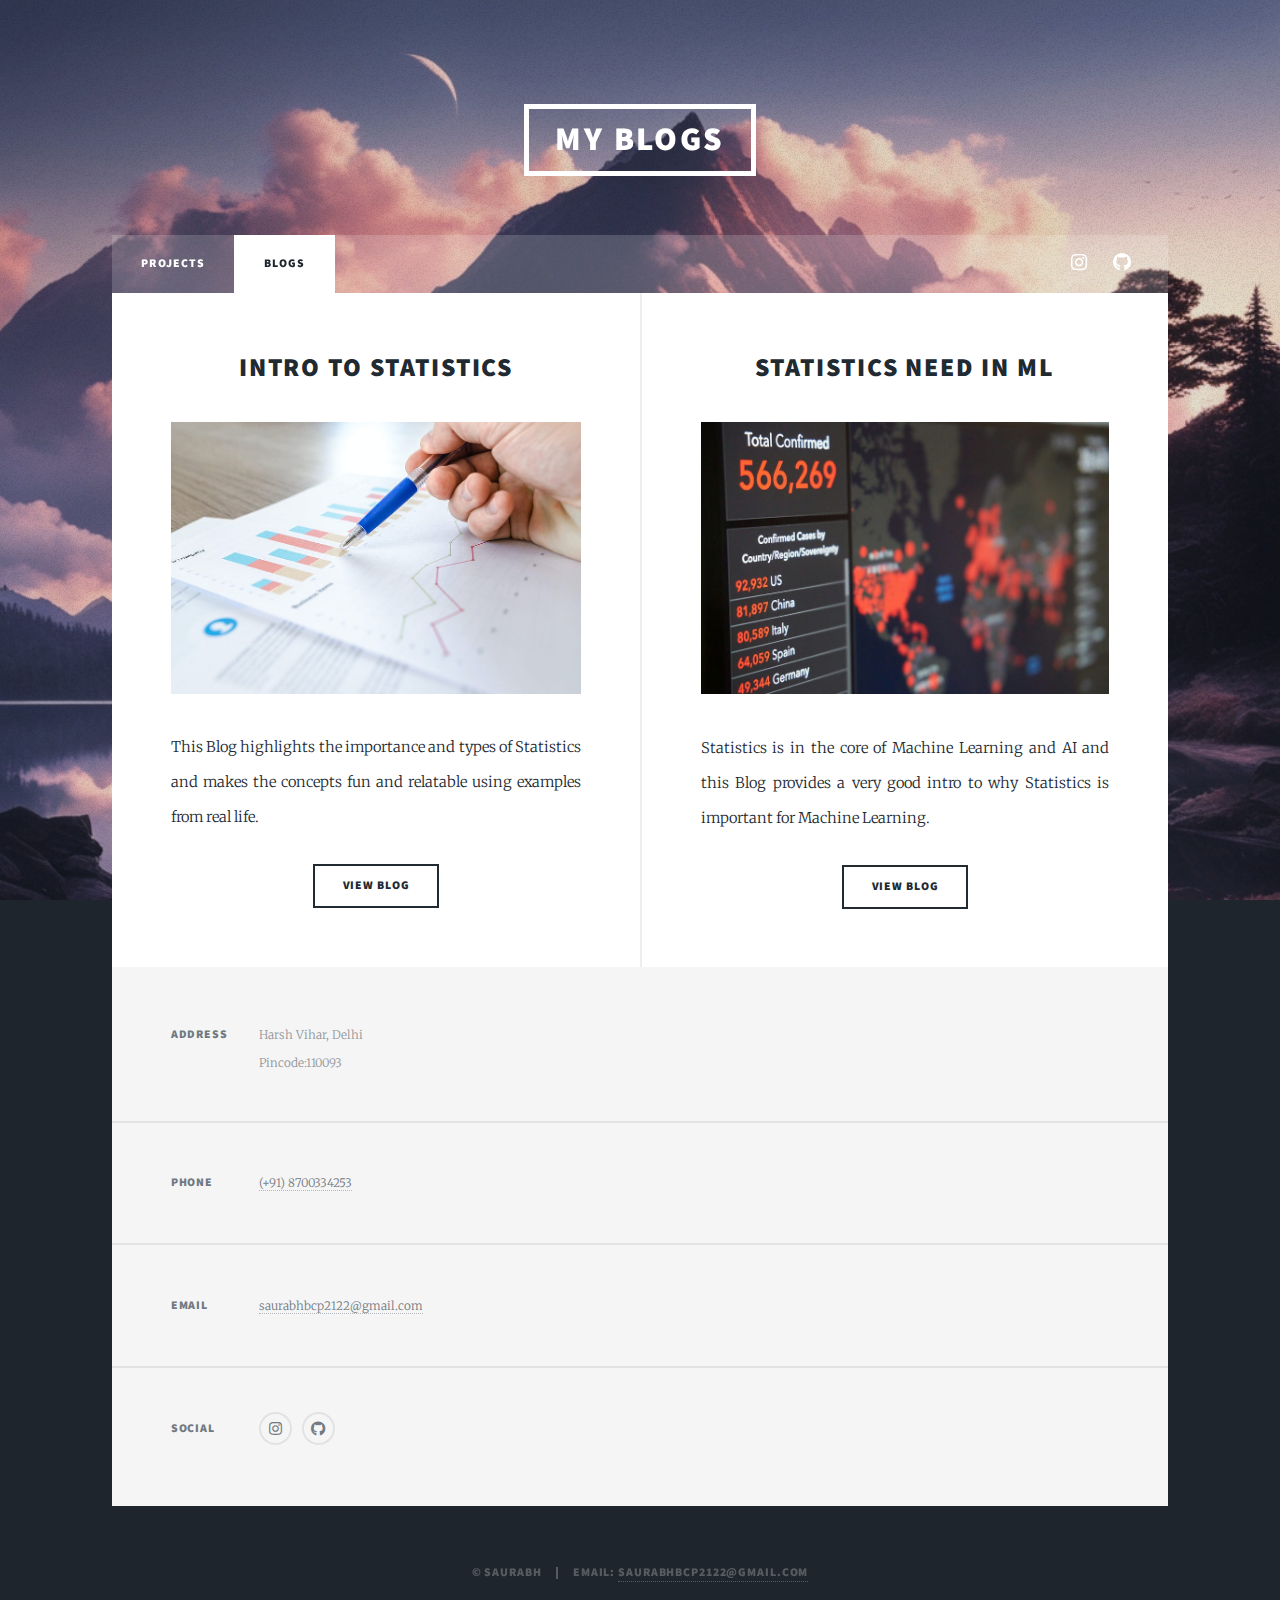
==== commit 29febd41: "Changes related to links" ====
--- a/generic.html
+++ b/generic.html
@@ -170,10 +170,10 @@
 							<!-- <li><a href="elements.html">Resume</a></li> -->
 						</ul>
 						<ul class="icons">
-							<li><a href="#" class="icon brands fa-twitter"><span class="label">Twitter</span></a></li>
-							<li><a href="#" class="icon brands fa-facebook-f"><span class="label">Facebook</span></a></li>
-							<li><a href="#" class="icon brands fa-instagram"><span class="label">Instagram</span></a></li>
-							<li><a href="#" class="icon brands fa-github"><span class="label">GitHub</span></a></li>
+							<!-- <li><a href="#" class="icon brands fa-twitter"><span class="label">Twitter</span></a></li>
+							<li><a href="#" class="icon brands fa-facebook-f"><span class="label">Facebook</span></a></li> -->
+							<li><a href="https://www.instagram.com/sourabhdubey544/" class="icon brands fa-instagram"><span class="label">Instagram</span></a></li>
+							<li><a href="https://github.com/saurabh-dubey-544" class="icon brands fa-github"><span class="label">GitHub</span></a></li>
 						</ul>
 					</nav>
 
@@ -319,10 +319,10 @@
 							<section>
 								<h3>Social</h3>
 								<ul class="icons alt">
-									<li><a href="#" class="icon brands alt fa-twitter"><span class="label">Twitter</span></a></li>
-									<li><a href="#" class="icon brands alt fa-facebook-f"><span class="label">Facebook</span></a></li>
-									<li><a href="#" class="icon brands alt fa-instagram"><span class="label">Instagram</span></a></li>
-									<li><a href="#" class="icon brands alt fa-github"><span class="label">GitHub</span></a></li>
+									<!-- <li><a href="#" class="icon brands alt fa-twitter"><span class="label">Twitter</span></a></li>
+									<li><a href="#" class="icon brands alt fa-facebook-f"><span class="label">Facebook</span></a></li> -->
+									<li><a href="https://www.instagram.com/sourabhdubey544/" class="icon brands alt fa-instagram"><span class="label">Instagram</span></a></li>
+									<li><a href="https://github.com/saurabh-dubey-544" class="icon brands alt fa-github"><span class="label">GitHub</span></a></li>
 								</ul>
 							</section>
 						</section>
